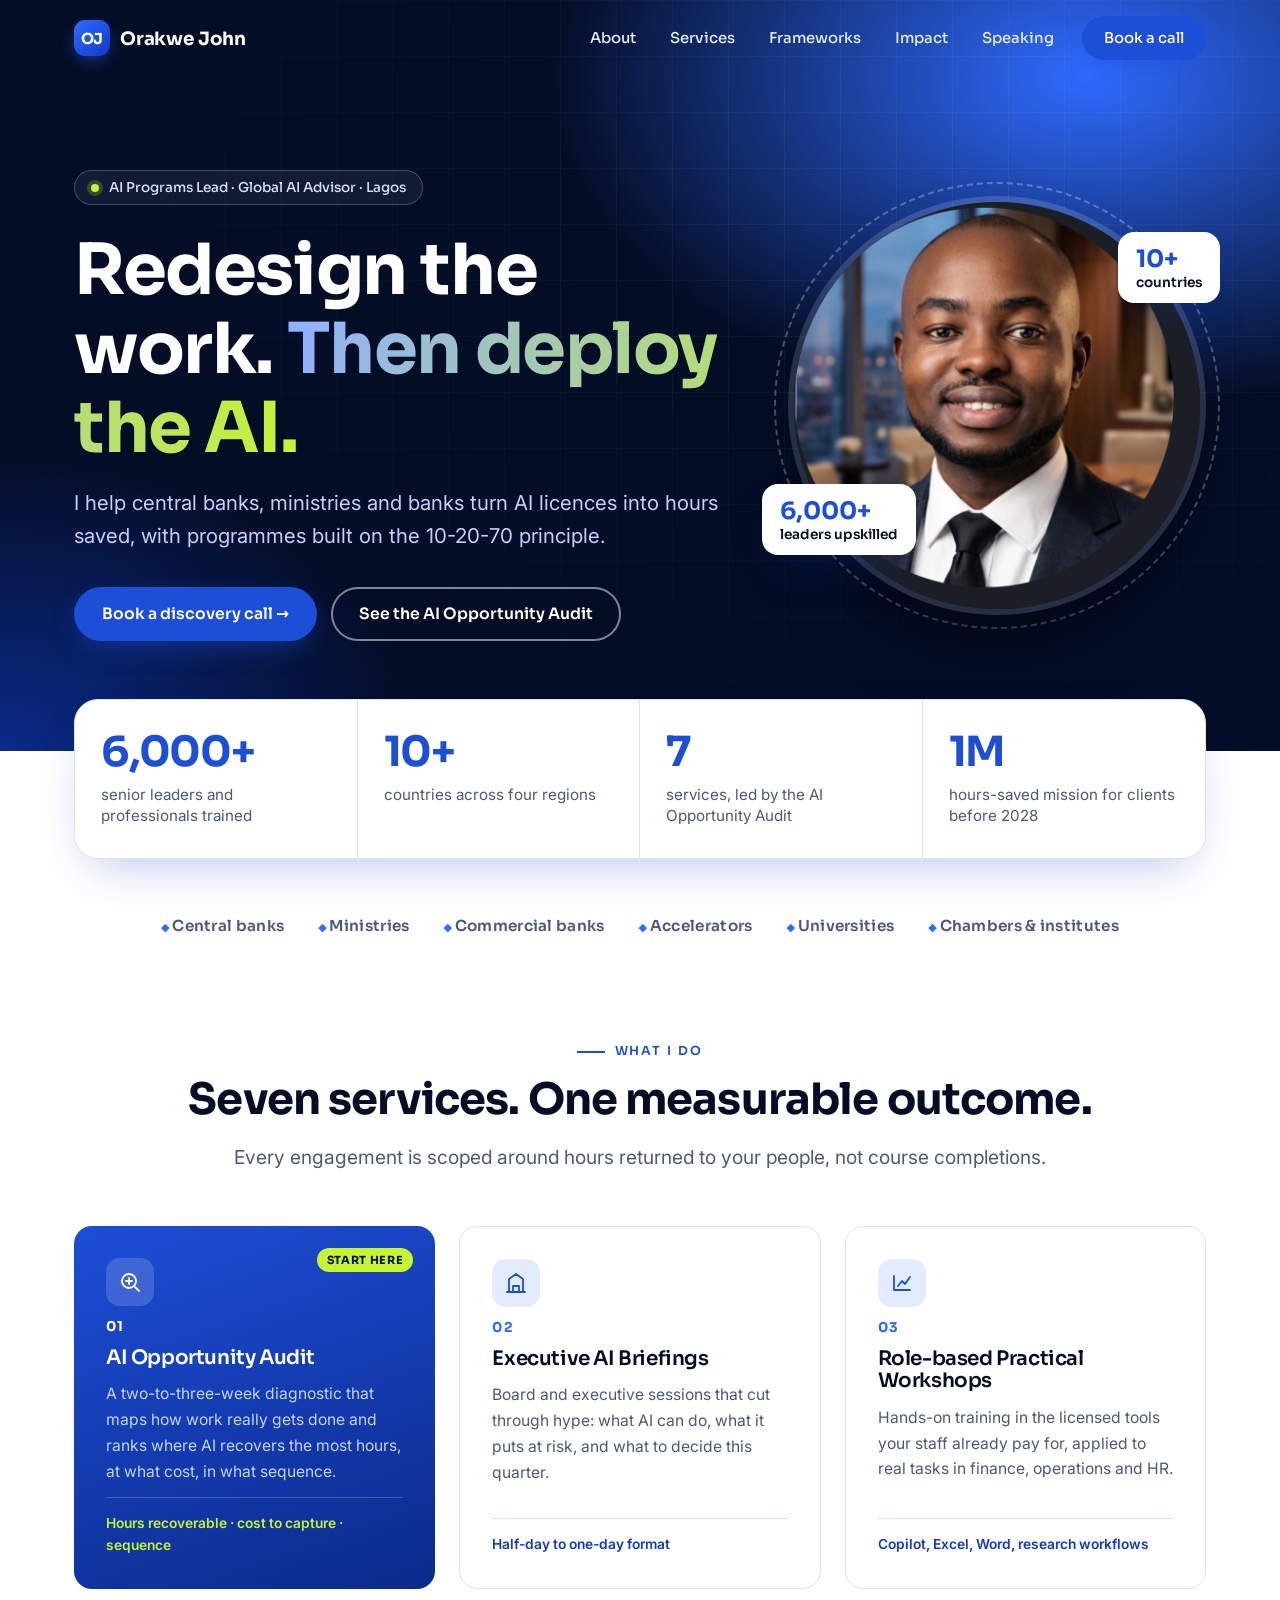
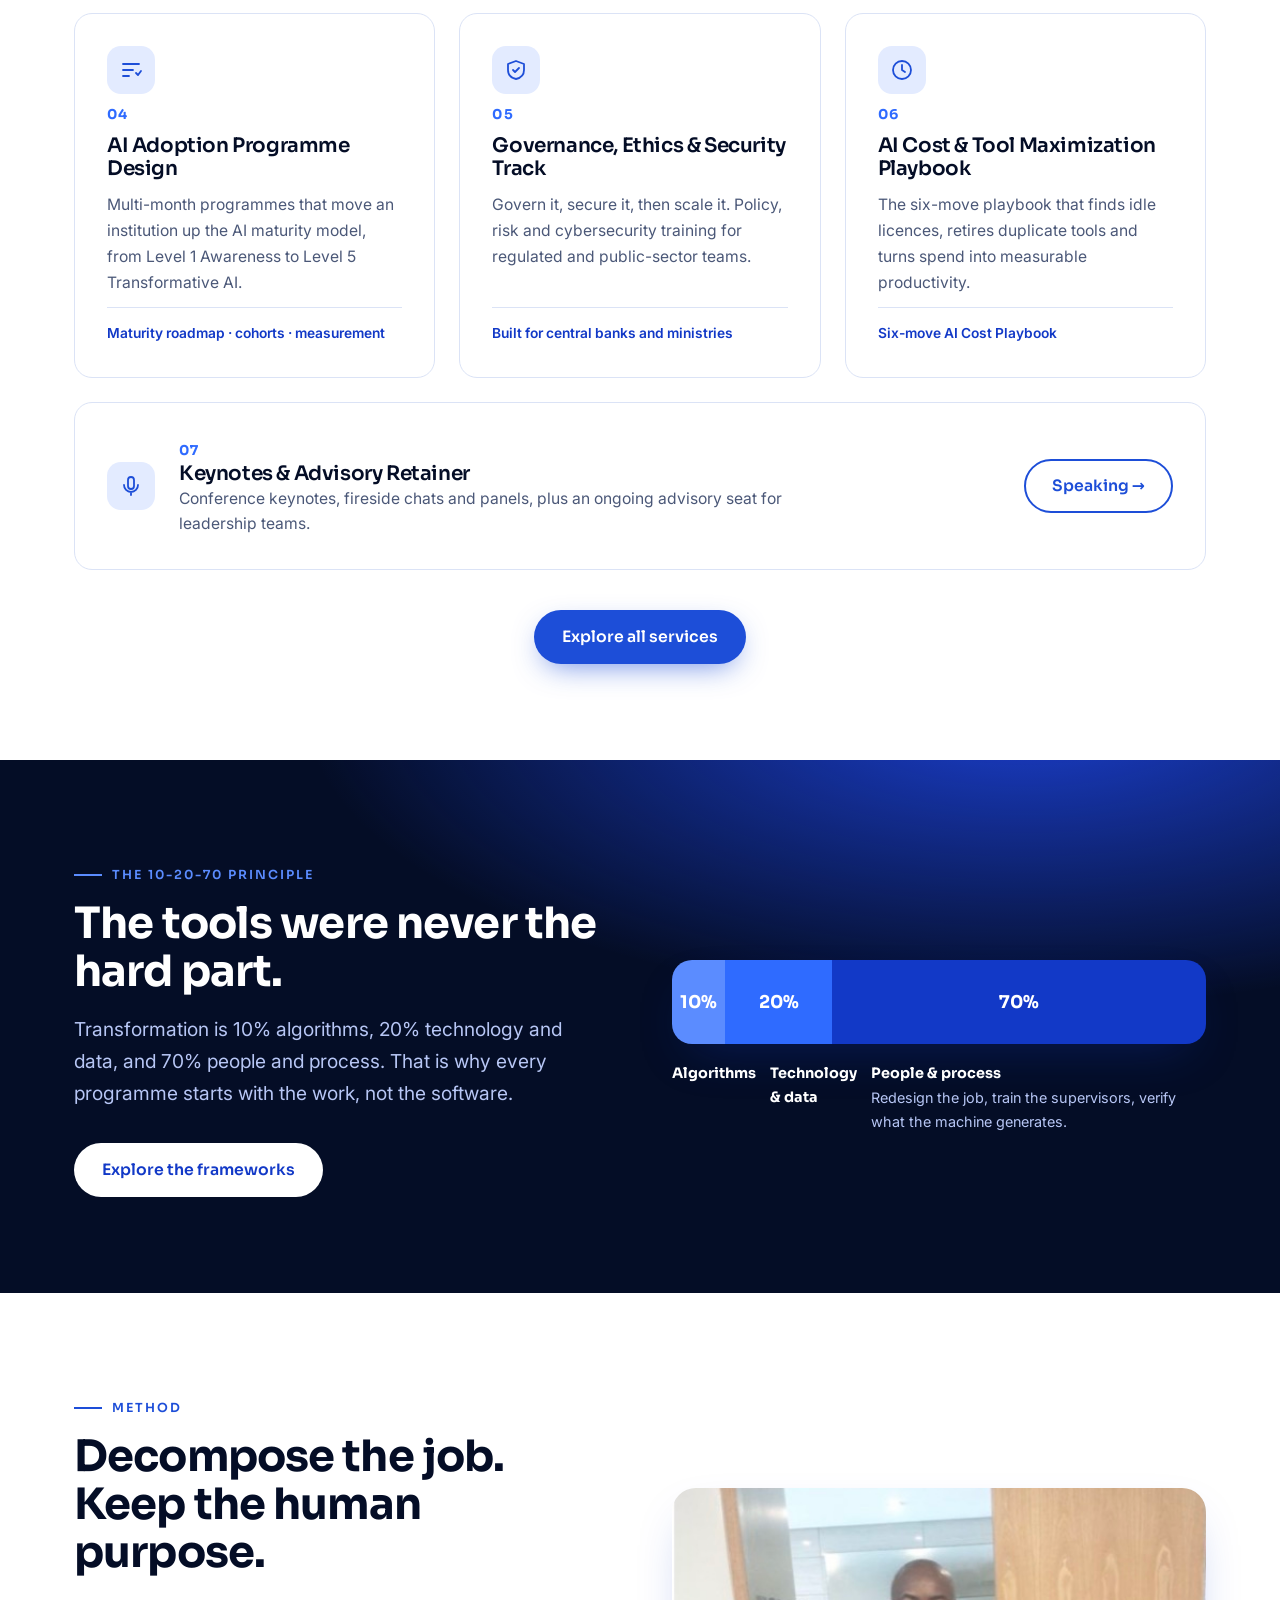
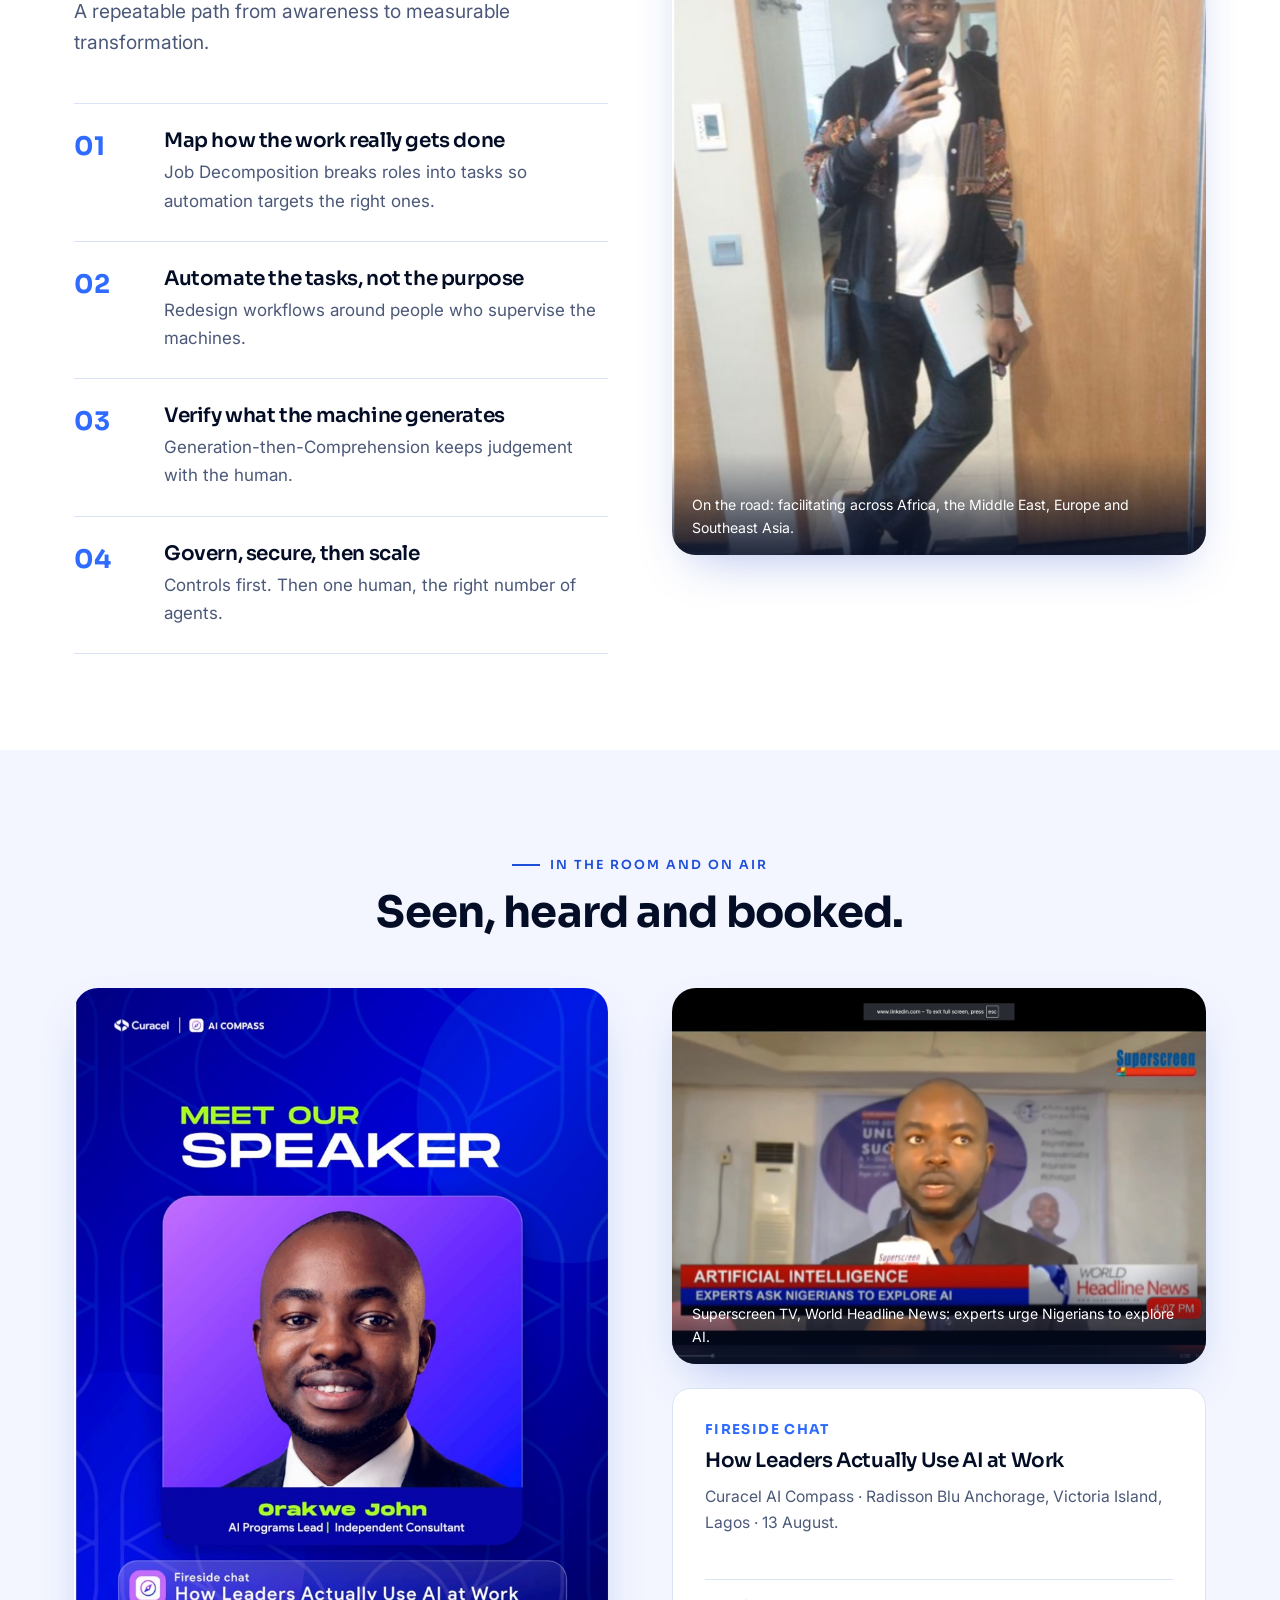
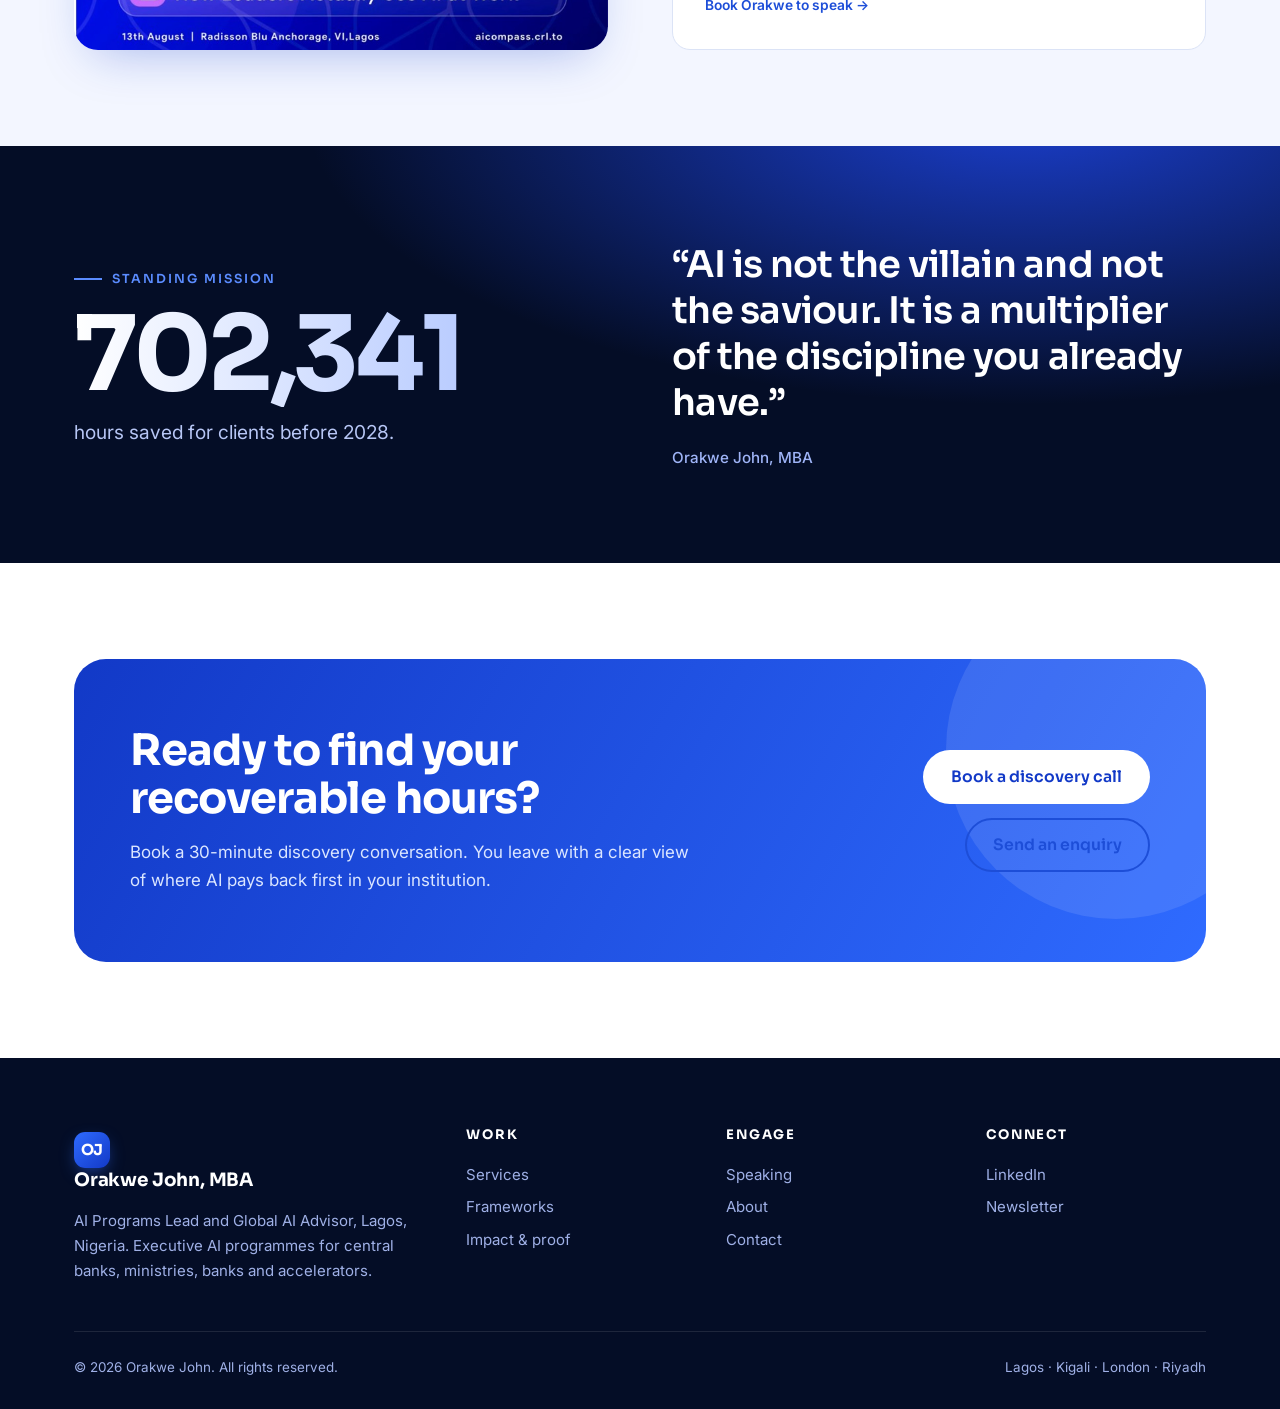
==== index.html @ abebc4cf "Add index.html" ====
<!doctype html>
<html lang="en">
<head>
<meta charset="utf-8">
<meta name="viewport" content="width=device-width,initial-scale=1">
<title>Orakwe John, MBA | From AI awareness to AI transformation</title>
<meta name="description" content="Executive AI programmes for central banks, ministries, banks and accelerators across Africa, the Middle East, Europe and Southeast Asia. Orakwe John, AI Programs Lead and Global AI Advisor.">
<meta property="og:title" content="Orakwe John, MBA | From AI awareness to AI transformation">
<meta property="og:description" content="Executive AI programmes built on the 10-20-70 principle, measured in hours saved.">
<meta property="og:image" content="assets/img/portrait.jpg">
<meta name="theme-color" content="#071a4d">
<link rel="icon" href="assets/img/favicon.svg" type="image/svg+xml">
<link rel="preconnect" href="https://fonts.googleapis.com"><link rel="preconnect" href="https://fonts.gstatic.com" crossorigin>
<link href="https://fonts.googleapis.com/css2?family=Inter:wght@400;500;600&family=Sora:wght@500;600;700&display=swap" rel="stylesheet">
<link rel="stylesheet" href="assets/css/style.css">
<script type="application/ld+json">{"@context":"https://schema.org","@type":"Person","name":"Orakwe John","honorificSuffix":"MBA","jobTitle":"AI Programs Lead and Global AI Advisor","address":{"@type":"PostalAddress","addressLocality":"Lagos","addressCountry":"NG"},"sameAs":["https://www.linkedin.com/in/orakwe"],"image":"assets/img/portrait.jpg"}</script>
</head>
<body>
<header id="site-header"></header>

<section class="hero">
  <div class="wrap grid">
    <div>
      <span class="tag"><i></i>AI Programs Lead · Global AI Advisor · Lagos</span>
      <h1>Redesign the work. <em>Then deploy the AI.</em></h1>
      <p class="lead">I help central banks, ministries and banks turn AI licences into hours saved, with programmes built on the 10-20-70 principle.</p>
      <div class="btn-row">
        <a class="btn btn-primary" data-book href="contact.html">Book a discovery call →</a>
        <a class="btn btn-ghost" href="services.html#audit">See the AI Opportunity Audit</a>
      </div>
    </div>
    <div class="portrait">
      <div class="ring"></div>
      <img src="assets/img/portrait.jpg" alt="Orakwe John, MBA" width="900" height="832" fetchpriority="high">
      <div class="chip c1"><b>6,000+</b>leaders upskilled</div>
      <div class="chip c2"><b>10+</b>countries</div>
    </div>
  </div>
</section>

<section class="proof">
  <div class="wrap">
    <div class="row">
      <div class="cell"><b>6,000+</b><span>senior leaders and professionals trained</span></div>
      <div class="cell"><b>10+</b><span>countries across four regions</span></div>
      <div class="cell"><b>7</b><span>services, led by the AI Opportunity Audit</span></div>
      <div class="cell"><b>1M</b><span>hours-saved mission for clients before 2028</span></div>
    </div>
    <div class="audiences"><span>Central banks</span><span>Ministries</span><span>Commercial banks</span><span>Accelerators</span><span>Universities</span><span>Chambers &amp; institutes</span></div>
  </div>
</section>

<section class="section">
  <div class="wrap">
    <div class="center reveal">
      <span class="eyebrow">What I do</span>
      <h2>Seven services. One measurable outcome.</h2>
      <p class="lead">Every engagement is scoped around hours returned to your people, not course completions.</p>
    </div>
    <div class="grid-3 cards">
      <article class="card feature reveal">
        <span class="badge">Start here</span>
        <div class="icon"><svg viewBox="0 0 24 24" fill="none" stroke="currentColor" stroke-width="1.8" stroke-linecap="round" stroke-linejoin="round"><circle cx="11" cy="11" r="7"/><path d="M21 21l-4.3-4.3M11 8v6M8 11h6"/></svg></div>
        <span class="num">01</span><h3>AI Opportunity Audit</h3>
        <p>A two-to-three-week diagnostic that maps how work really gets done and ranks where AI recovers the most hours, at what cost, in what sequence.</p>
        <span class="meta">Hours recoverable · cost to capture · sequence</span>
      </article>
      <article class="card reveal d1"><div class="icon"><svg viewBox="0 0 24 24" fill="none" stroke="currentColor" stroke-width="1.8" stroke-linecap="round" stroke-linejoin="round"><path d="M3 21h18M5 21V8l7-5 7 5v13M9 21v-6h6v6"/></svg></div><span class="num">02</span><h3>Executive AI Briefings</h3><p>Board and executive sessions that cut through hype: what AI can do, what it puts at risk, and what to decide this quarter.</p><span class="meta">Half-day to one-day format</span></article>
      <article class="card reveal d2"><div class="icon"><svg viewBox="0 0 24 24" fill="none" stroke="currentColor" stroke-width="1.8" stroke-linecap="round" stroke-linejoin="round"><path d="M4 19V5M4 19h16M8 15l4-5 3 3 5-7"/></svg></div><span class="num">03</span><h3>Role-based Practical Workshops</h3><p>Hands-on training in the licensed tools your staff already pay for, applied to real tasks in finance, operations and HR.</p><span class="meta">Copilot, Excel, Word, research workflows</span></article>
      <article class="card reveal"><div class="icon"><svg viewBox="0 0 24 24" fill="none" stroke="currentColor" stroke-width="1.8" stroke-linecap="round" stroke-linejoin="round"><path d="M4 6h16M4 12h10M4 18h6M17 15l2 2 3-4"/></svg></div><span class="num">04</span><h3>AI Adoption Programme Design</h3><p>Multi-month programmes that move an institution up the AI maturity model, from Level 1 Awareness to Level 5 Transformative AI.</p><span class="meta">Maturity roadmap · cohorts · measurement</span></article>
      <article class="card reveal d1"><div class="icon"><svg viewBox="0 0 24 24" fill="none" stroke="currentColor" stroke-width="1.8" stroke-linecap="round" stroke-linejoin="round"><path d="M12 3l8 3v6c0 5-3.5 8-8 9-4.5-1-8-4-8-9V6z"/><path d="M9 12l2 2 4-4"/></svg></div><span class="num">05</span><h3>Governance, Ethics &amp; Security Track</h3><p>Govern it, secure it, then scale it. Policy, risk and cybersecurity training for regulated and public-sector teams.</p><span class="meta">Built for central banks and ministries</span></article>
      <article class="card reveal d2"><div class="icon"><svg viewBox="0 0 24 24" fill="none" stroke="currentColor" stroke-width="1.8" stroke-linecap="round" stroke-linejoin="round"><circle cx="12" cy="12" r="9"/><path d="M12 7v5l3 2"/></svg></div><span class="num">06</span><h3>AI Cost &amp; Tool Maximization Playbook</h3><p>The six-move playbook that finds idle licences, retires duplicate tools and turns spend into measurable productivity.</p><span class="meta">Six-move AI Cost Playbook</span></article>
    </div>
    <div class="grid-3" style="margin-top:24px"><article class="card reveal" style="grid-column:span 3;flex-direction:row;align-items:center;gap:24px;flex-wrap:wrap"><div class="icon"><svg viewBox="0 0 24 24" fill="none" stroke="currentColor" stroke-width="1.8" stroke-linecap="round" stroke-linejoin="round"><path d="M12 3a3 3 0 00-3 3v6a3 3 0 006 0V6a3 3 0 00-3-3zM5 11a7 7 0 0014 0M12 18v3"/></svg></div><div style="flex:1;min-width:240px"><span class="num">07</span><h3>Keynotes &amp; Advisory Retainer</h3><p>Conference keynotes, fireside chats and panels, plus an ongoing advisory seat for leadership teams.</p></div><a class="btn btn-ghost" href="speaking.html">Speaking →</a></article></div>
    <p class="center" style="margin:40px auto 0"><a class="btn btn-primary" href="services.html">Explore all services</a></p>
  </div>
</section>

<section class="section dark">
  <div class="wrap">
    <div class="grid-2">
      <div class="reveal">
        <span class="eyebrow">The 10-20-70 principle</span>
        <h2>The tools were never the hard part.</h2>
        <p class="lead">Transformation is 10% algorithms, 20% technology and data, and 70% people and process. That is why every programme starts with the work, not the software.</p>
        <div class="btn-row"><a class="btn btn-light" href="frameworks.html">Explore the frameworks</a></div>
      </div>
      <div class="reveal d1">
        <div class="split"><div class="s1">10%</div><div class="s2">20%</div><div class="s3">70%</div></div>
        <div class="split-legend"><p><b>Algorithms</b></p><p><b>Technology &amp; data</b></p><p><b>People &amp; process</b>Redesign the job, train the supervisors, verify what the machine generates.</p></div>
      </div>
    </div>
  </div>
</section>

<section class="section">
  <div class="wrap grid-2">
    <div class="reveal">
      <span class="eyebrow">Method</span>
      <h2>Decompose the job. Keep the human purpose.</h2>
      <p class="lead">A repeatable path from awareness to measurable transformation.</p>
      <div class="steps">
        <div class="step"><div><h3>Map how the work really gets done</h3><p>Job Decomposition breaks roles into tasks so automation targets the right ones.</p></div></div>
        <div class="step"><div><h3>Automate the tasks, not the purpose</h3><p>Redesign workflows around people who supervise the machines.</p></div></div>
        <div class="step"><div><h3>Verify what the machine generates</h3><p>Generation-then-Comprehension keeps judgement with the human.</p></div></div>
        <div class="step"><div><h3>Govern, secure, then scale</h3><p>Controls first. Then one human, the right number of agents.</p></div></div>
      </div>
    </div>
    <figure class="photo reveal d1" style="aspect-ratio:4/5"><img src="assets/img/kente.jpg" alt="Orakwe John ahead of a workshop session" loading="lazy"><figcaption>On the road: facilitating across Africa, the Middle East, Europe and Southeast Asia.</figcaption></figure>
  </div>
</section>

<section class="section alt">
  <div class="wrap">
    <div class="center reveal"><span class="eyebrow">In the room and on air</span><h2>Seen, heard and booked.</h2></div>
    <div class="grid-2" style="margin-top:50px;align-items:stretch">
      <figure class="photo reveal"><img src="assets/img/flyer.jpg" alt="Speaker announcement: How Leaders Actually Use AI at Work, 13 August, Radisson Blu Anchorage, Victoria Island, Lagos" loading="lazy"></figure>
      <div style="display:grid;gap:24px">
        <figure class="photo reveal d1"><img src="assets/img/tv.jpg" alt="Orakwe John interviewed on Superscreen World Headline News about AI" loading="lazy"><figcaption>Superscreen TV, World Headline News: experts urge Nigerians to explore AI.</figcaption></figure>
        <div class="card reveal d2"><span class="num">FIRESIDE CHAT</span><h3>How Leaders Actually Use AI at Work</h3><p>Curacel AI Compass · Radisson Blu Anchorage, Victoria Island, Lagos · 13 August.</p><span class="meta"><a href="speaking.html">Book Orakwe to speak →</a></span></div>
      </div>
    </div>
  </div>
</section>

<section class="section dark">
  <div class="wrap grid-2">
    <div class="reveal">
      <span class="eyebrow">Standing mission</span>
      <div class="counter" data-count="target">0</div>
      <p class="lead" style="margin-top:10px">hours saved for clients before 2028.</p>
      <div class="bar-track" data-progress><i></i></div>
    </div>
    <div class="reveal d1">
      <p class="quote">“AI is not the villain and not the saviour. It is a multiplier of the discipline you already have.”<small>Orakwe John, MBA</small></p>
    </div>
  </div>
</section>

<section class="section">
  <div class="wrap">
    <div class="cta-band reveal">
      <div><h2>Ready to find your recoverable hours?</h2><p>Book a 30-minute discovery conversation. You leave with a clear view of where AI pays back first in your institution.</p></div>
      <div class="btn-row"><a class="btn btn-light" data-book href="contact.html">Book a discovery call</a><a class="btn btn-ghost" href="contact.html#enquiry">Send an enquiry</a></div>
    </div>
  </div>
</section>

<footer id="site-footer"></footer>
<script src="assets/js/main.js"></script>
</body>
</html>
---- assets/css/style.css ----
:root{
  --blue-950:#040d26;--blue-900:#071a4d;--blue-800:#0b2a8a;--blue-700:#1239c7;
  --blue-600:#1d4ed8;--blue-500:#2f6bff;--blue-400:#5b8cff;--blue-100:#e3ebff;--blue-50:#f3f6ff;
  --ink:#0b1430;--muted:#4b5878;--line:#dbe3f6;--white:#fff;--lime:#c6f432;
  --radius:18px;--shadow:0 20px 50px -20px rgba(18,57,199,.35);
  --font-head:"Sora",system-ui,sans-serif;--font-body:"Inter",system-ui,sans-serif;
  --max:1180px;
}
*{box-sizing:border-box;margin:0}
html{scroll-behavior:smooth}
body{font-family:var(--font-body);color:var(--ink);background:#fff;line-height:1.65;font-size:17px;-webkit-font-smoothing:antialiased}
img{max-width:100%;display:block}
a{color:var(--blue-600);text-decoration:none}
a:hover{color:var(--blue-800)}
h1,h2,h3,h4{font-family:var(--font-head);line-height:1.12;letter-spacing:-.02em;color:var(--blue-950)}
h1{font-size:clamp(2.4rem,5.6vw,4.4rem);font-weight:700}
h2{font-size:clamp(1.8rem,3.6vw,2.7rem);font-weight:700}
h3{font-size:1.25rem;font-weight:600}
p{max-width:68ch}
.wrap{max-width:var(--max);margin:0 auto;padding:0 24px}
.section{padding:96px 0}
.section.alt{background:var(--blue-50)}
.section.dark{background:radial-gradient(1200px 500px at 80% -10%,#1b3fd0 0%,transparent 60%),var(--blue-950);color:#d6e0ff}
.section.dark h2,.section.dark h3{color:#fff}
.eyebrow{display:inline-flex;align-items:center;gap:10px;font:600 .78rem/1 var(--font-head);letter-spacing:.16em;text-transform:uppercase;color:var(--blue-600);margin-bottom:18px}
.eyebrow::before{content:"";width:28px;height:2px;background:currentColor}
.dark .eyebrow{color:var(--blue-400)}
.lead{font-size:1.2rem;color:var(--muted);margin-top:18px}
.dark .lead{color:#b7c6f5}
.center{text-align:center}.center p,.center .lead{margin-left:auto;margin-right:auto}

/* buttons */
.btn{display:inline-flex;align-items:center;gap:10px;padding:15px 26px;border-radius:999px;font:600 .98rem var(--font-head);border:2px solid transparent;cursor:pointer;transition:.25s;white-space:nowrap}
.btn-primary{background:var(--blue-600);color:#fff;box-shadow:0 10px 30px -10px rgba(29,78,216,.7)}
.btn-primary:hover{background:var(--blue-700);color:#fff;transform:translateY(-2px)}
.btn-ghost{border-color:var(--blue-600);color:var(--blue-600);background:transparent}
.btn-ghost:hover{background:var(--blue-600);color:#fff}
.dark .btn-ghost,.hero .btn-ghost{border-color:rgba(255,255,255,.5);color:#fff}
.dark .btn-ghost:hover,.hero .btn-ghost:hover{background:#fff;color:var(--blue-900)}
.btn-light{background:#fff;color:var(--blue-700)}.btn-light:hover{background:var(--blue-100);color:var(--blue-800)}
.btn-row{display:flex;flex-wrap:wrap;gap:14px;margin-top:34px}

/* header */
.site-header{position:fixed;inset:0 0 auto 0;z-index:50;transition:.3s}
.site-header .bar{display:flex;align-items:center;justify-content:space-between;height:76px}
.site-header.scrolled,.site-header.solid{background:rgba(255,255,255,.92);backdrop-filter:blur(14px);box-shadow:0 1px 0 var(--line)}
.brand{font:700 1.15rem var(--font-head);color:#fff;display:flex;align-items:center;gap:10px;letter-spacing:-.01em}
.brand .mark{width:36px;height:36px;border-radius:11px;background:linear-gradient(135deg,var(--blue-500),var(--blue-700));display:grid;place-items:center;color:#fff;font-size:.95rem;box-shadow:0 6px 18px -6px rgba(47,107,255,.8)}
.site-header.scrolled .brand,.site-header.solid .brand{color:var(--blue-950)}
.nav{display:flex;align-items:center;gap:6px}
.nav a{color:#e5ecff;font:500 .93rem var(--font-head);padding:10px 14px;border-radius:999px}
.nav a:hover{color:#fff;background:rgba(255,255,255,.12)}
.site-header.scrolled .nav a:not(.btn),.site-header.solid .nav a:not(.btn){color:var(--ink)}
.site-header.scrolled .nav a:not(.btn):hover,.site-header.solid .nav a:not(.btn):hover{background:var(--blue-50);color:var(--blue-700)}
.nav a.active{color:var(--lime)}
.site-header.scrolled .nav a.active,.site-header.solid .nav a.active{color:var(--blue-600)}
.nav .btn{padding:11px 20px;margin-left:8px;color:#fff}
.burger{display:none;background:none;border:0;width:44px;height:44px;cursor:pointer}
.burger span{display:block;width:24px;height:2px;background:#fff;margin:5px auto;transition:.3s}
.site-header.scrolled .burger span,.site-header.solid .burger span{background:var(--blue-950)}

/* hero */
.hero{position:relative;overflow:hidden;color:#fff;padding:170px 0 110px;background:radial-gradient(900px 560px at 85% 10%,#2f6bff 0%,transparent 60%),radial-gradient(700px 500px at 0% 100%,#0b2a8a 0%,transparent 60%),var(--blue-950)}
.hero::before{content:"";position:absolute;inset:0;background-image:linear-gradient(rgba(255,255,255,.05) 1px,transparent 1px),linear-gradient(90deg,rgba(255,255,255,.05) 1px,transparent 1px);background-size:56px 56px;mask-image:radial-gradient(ellipse at 70% 30%,#000 10%,transparent 70%)}
.hero .grid{position:relative;display:grid;grid-template-columns:1.25fr .8fr;gap:60px;align-items:center}
.hero h1{color:#fff}
.hero h1 em{font-style:normal;background:linear-gradient(90deg,#8fb0ff,var(--lime));-webkit-background-clip:text;background-clip:text;color:transparent}
.hero .lead{color:#c3d1ff;font-size:1.28rem;max-width:56ch}
.tag{display:inline-flex;align-items:center;gap:10px;padding:8px 16px;border:1px solid rgba(255,255,255,.22);border-radius:999px;font:500 .85rem var(--font-head);color:#d6e0ff;margin-bottom:26px;background:rgba(255,255,255,.06)}
.tag i{width:8px;height:8px;border-radius:50%;background:var(--lime);box-shadow:0 0 0 4px rgba(198,244,50,.2)}
.portrait{position:relative;justify-self:center;width:min(430px,100%)}
.portrait .ring{position:absolute;inset:-14px;border-radius:50%;border:2px dashed rgba(255,255,255,.28);animation:spin 40s linear infinite}
.portrait img{width:100%;height:auto;aspect-ratio:1;border-radius:50%;object-fit:cover;object-position:center 40%;transform:scale(1);border:6px solid rgba(255,255,255,.14);box-shadow:0 40px 80px -30px rgba(0,0,0,.7)}
.portrait .chip{position:absolute;background:#fff;color:var(--blue-950);border-radius:16px;padding:12px 18px;font:600 .85rem var(--font-head);box-shadow:var(--shadow);display:flex;flex-direction:column;line-height:1.25}
.portrait .chip b{font-size:1.5rem;color:var(--blue-600)}
.chip.c1{left:-26px;bottom:60px}.chip.c2{right:-14px;top:36px}
@keyframes spin{to{transform:rotate(360deg)}}
.page-hero{padding:150px 0 70px;color:#fff;background:radial-gradient(800px 400px at 85% 0%,#2f6bff 0%,transparent 65%),var(--blue-950)}
.page-hero h1{color:#fff;font-size:clamp(2.2rem,4.6vw,3.6rem)}
.page-hero .lead{color:#c3d1ff}
.page-hero .eyebrow{color:var(--blue-400)}

/* proof strip */
.proof{margin-top:-52px;position:relative;z-index:5}
.proof .row{display:grid;grid-template-columns:repeat(4,1fr);background:#fff;border-radius:24px;box-shadow:var(--shadow);border:1px solid var(--line)}
.proof .cell{padding:32px 26px;border-right:1px solid var(--line)}
.proof .cell:last-child{border:0}
.proof b{display:block;font:700 2.6rem/1 var(--font-head);color:var(--blue-600);letter-spacing:-.03em}
.proof span{display:block;margin-top:10px;color:var(--muted);font-size:.95rem;line-height:1.4}
.audiences{display:flex;flex-wrap:wrap;gap:12px 34px;justify-content:center;margin-top:46px;font:600 .95rem var(--font-head);color:var(--muted);letter-spacing:.02em}
.audiences span::before{content:"◆ ";color:var(--blue-500);font-size:.7rem}

/* grids and cards */
.grid-2{display:grid;grid-template-columns:1fr 1fr;gap:64px;align-items:center}
.grid-3{display:grid;grid-template-columns:repeat(3,1fr);gap:24px}
.cards{margin-top:52px}
.card{background:#fff;border:1px solid var(--line);border-radius:var(--radius);padding:32px;transition:.3s;display:flex;flex-direction:column;gap:12px;position:relative}
.card:hover{transform:translateY(-6px);box-shadow:var(--shadow);border-color:var(--blue-400)}
.card .num{font:700 .85rem var(--font-head);color:var(--blue-500);letter-spacing:.1em}
.card p{color:var(--muted);font-size:.98rem}
.card .meta{margin-top:auto;padding-top:14px;border-top:1px solid var(--line);font-size:.86rem;color:var(--blue-700);font-weight:600}
.card.feature{background:linear-gradient(160deg,var(--blue-600),var(--blue-800));color:#dbe5ff;border:0}
.card.feature h3,.card.feature .num{color:#fff}.card.feature p{color:#c6d5ff}.card.feature .meta{color:var(--lime);border-color:rgba(255,255,255,.2)}
.badge{position:absolute;top:22px;right:22px;background:var(--lime);color:var(--blue-950);font:700 .7rem var(--font-head);padding:5px 10px;border-radius:999px;letter-spacing:.06em;text-transform:uppercase}
.icon{width:48px;height:48px;border-radius:14px;background:var(--blue-100);display:grid;place-items:center;color:var(--blue-600)}
.card.feature .icon{background:rgba(255,255,255,.16);color:#fff}
.icon svg{width:24px;height:24px}

/* 10-20-70 */
.split{display:flex;height:84px;border-radius:20px;overflow:hidden;margin:40px 0 18px;font:700 1.1rem var(--font-head);box-shadow:var(--shadow)}
.split div{display:flex;align-items:center;justify-content:center;color:#fff;width:0;transition:width 1.4s cubic-bezier(.2,.8,.2,1)}
.split.in .s1{width:10%;background:#5b8cff}.split.in .s2{width:20%;background:#2f6bff}.split.in .s3{width:70%;background:var(--blue-700)}
.split-legend{display:grid;grid-template-columns:1fr 2fr 7fr;gap:0;font-size:.92rem;color:#b7c6f5}
.split-legend p{padding-right:14px;font-size:.9rem}.split-legend b{color:#fff;display:block;font-family:var(--font-head)}
.steps{counter-reset:s;display:grid;gap:0;margin-top:44px}
.step{display:grid;grid-template-columns:70px 1fr;gap:20px;padding:26px 0;border-top:1px solid var(--line)}
.step:last-child{border-bottom:1px solid var(--line)}
.step::before{counter-increment:s;content:"0" counter(s);font:700 1.6rem var(--font-head);color:var(--blue-500)}
.step p{color:var(--muted);margin-top:6px}
.dark .step{border-color:rgba(255,255,255,.14)}.dark .step p{color:#b7c6f5}.dark .step::before{color:var(--blue-400)}

/* media */
.photo{border-radius:24px;overflow:hidden;box-shadow:var(--shadow);position:relative}
.photo img{width:100%;height:100%;object-fit:cover}
.photo figcaption{position:absolute;left:0;right:0;bottom:0;padding:40px 20px 16px;background:linear-gradient(transparent,rgba(4,13,38,.85));color:#fff;font-size:.88rem}
.gallery{display:grid;grid-template-columns:repeat(4,1fr);gap:18px;margin-top:44px}
.gallery .photo{aspect-ratio:3/4}
.quote{font:600 clamp(1.5rem,3vw,2.3rem)/1.25 var(--font-head);color:#fff;letter-spacing:-.02em;max-width:24ch}
.quote small{display:block;margin-top:22px;font:500 .95rem var(--font-body);color:#9fb4f7;letter-spacing:0}
.counter{font:700 clamp(3rem,9vw,6.5rem)/1 var(--font-head);letter-spacing:-.04em;background:linear-gradient(90deg,#fff,#9fb9ff);-webkit-background-clip:text;background-clip:text;color:transparent}
.bar-track{height:10px;background:rgba(255,255,255,.14);border-radius:999px;margin-top:26px;overflow:hidden;max-width:560px}
.bar-track i{display:block;height:100%;width:0;background:linear-gradient(90deg,var(--blue-500),var(--lime));border-radius:999px}
.list{list-style:none;padding:0;display:grid;gap:14px;margin-top:24px}
.list li{padding-left:34px;position:relative;color:var(--muted)}
.list li::before{content:"";position:absolute;left:0;top:7px;width:20px;height:20px;border-radius:50%;background:var(--blue-100) url("data:image/svg+xml,%3Csvg xmlns='http://www.w3.org/2000/svg' viewBox='0 0 20 20'%3E%3Cpath d='M5.5 10.5l3 3 6-6.5' fill='none' stroke='%231d4ed8' stroke-width='2' stroke-linecap='round' stroke-linejoin='round'/%3E%3C/svg%3E") center/20px}
.dark .list li{color:#c3d1ff}
.table{width:100%;border-collapse:collapse;margin-top:30px;font-size:.98rem}
.table th,.table td{text-align:left;padding:16px 14px;border-bottom:1px solid var(--line);vertical-align:top}
.table th{font:600 .78rem var(--font-head);text-transform:uppercase;letter-spacing:.12em;color:var(--blue-600)}
.timeline{border-left:2px solid var(--blue-100);margin-top:36px;padding-left:30px;display:grid;gap:30px}
.timeline div{position:relative}
.timeline div::before{content:"";position:absolute;left:-39px;top:6px;width:16px;height:16px;background:var(--blue-600);border:4px solid #fff;border-radius:50%;box-shadow:0 0 0 2px var(--blue-100)}
.timeline small{color:var(--blue-600);font:600 .82rem var(--font-head);letter-spacing:.08em;text-transform:uppercase}
.timeline p{color:var(--muted)}

/* forms */
.form{display:grid;gap:18px;background:#fff;border:1px solid var(--line);border-radius:24px;padding:36px;box-shadow:var(--shadow)}
.form .two{display:grid;grid-template-columns:1fr 1fr;gap:18px}
label{display:grid;gap:8px;font:600 .88rem var(--font-head);color:var(--blue-950)}
input,select,textarea{font:400 1rem var(--font-body);padding:14px 16px;border:1.5px solid var(--line);border-radius:12px;background:var(--blue-50);color:var(--ink);width:100%;transition:.2s}
input:focus,select:focus,textarea:focus{outline:0;border-color:var(--blue-500);background:#fff;box-shadow:0 0 0 4px rgba(47,107,255,.15)}
textarea{min-height:130px;resize:vertical}
.hp{position:absolute;left:-9999px}
.note{font-size:.85rem;color:var(--muted)}
.status{padding:14px 18px;border-radius:12px;background:var(--blue-100);color:var(--blue-800);font-weight:500;display:none}
.status.show{display:block}
.news{display:flex;gap:10px;margin-top:26px;max-width:520px}
.news input{background:rgba(255,255,255,.1);border-color:rgba(255,255,255,.25);color:#fff}
.news input::placeholder{color:#a5b8f5}
.cta-band{background:linear-gradient(120deg,var(--blue-700),var(--blue-500));color:#fff;border-radius:32px;padding:68px 56px;display:grid;grid-template-columns:1.4fr 1fr;gap:30px;align-items:center;position:relative;overflow:hidden}
.cta-band::after{content:"";position:absolute;right:-80px;top:-80px;width:340px;height:340px;border-radius:50%;background:rgba(255,255,255,.1)}
.cta-band h2{color:#fff}.cta-band p{color:#dbe6ff;margin-top:14px}
.cta-band .btn-row{justify-content:flex-end;margin:0;position:relative;z-index:1}

/* footer */
.site-footer{background:var(--blue-950);color:#9fb0e6;padding:70px 0 30px;font-size:.94rem}
.site-footer .cols{display:grid;grid-template-columns:1.6fr 1fr 1fr 1fr;gap:40px}
.site-footer h4{color:#fff;font-size:.82rem;text-transform:uppercase;letter-spacing:.14em;margin-bottom:16px}
.site-footer a{color:#9fb0e6;display:block;padding:4px 0}.site-footer a:hover{color:#fff}
.site-footer .brand{color:#fff;margin-bottom:14px}
.site-footer .legal{margin-top:48px;padding-top:24px;border-top:1px solid rgba(255,255,255,.1);display:flex;justify-content:space-between;flex-wrap:wrap;gap:12px;font-size:.84rem}

/* reveal */
.reveal{opacity:0;transform:translateY(28px);transition:opacity .8s,transform .8s}
.reveal.in{opacity:1;transform:none}
.reveal.d1{transition-delay:.1s}.reveal.d2{transition-delay:.2s}.reveal.d3{transition-delay:.3s}

@media (max-width:980px){
  .hero .grid,.grid-2,.cta-band{grid-template-columns:1fr}
  .portrait{order:-1;width:min(300px,80%)}
  .hero{padding-top:130px}
  .grid-3{grid-template-columns:1fr 1fr}
  .proof .row{grid-template-columns:1fr 1fr}.proof .cell:nth-child(2){border-right:0}.proof .cell:nth-child(-n+2){border-bottom:1px solid var(--line)}
  .gallery{grid-template-columns:1fr 1fr}
  .site-footer .cols{grid-template-columns:1fr 1fr}
  .cta-band .btn-row{justify-content:flex-start}
  .burger{display:block}
  .nav{position:fixed;inset:76px 0 auto 0;background:#fff;flex-direction:column;align-items:stretch;padding:14px 24px 24px;gap:2px;box-shadow:0 30px 40px -20px rgba(4,13,38,.3);transform:translateY(-130%);transition:.35s}
  .nav.open{transform:none}
  .nav a:not(.btn){color:var(--ink)!important;padding:14px 10px;border-bottom:1px solid var(--line);border-radius:0}
  .nav .btn{margin:14px 0 0;justify-content:center}
}
@media (max-width:640px){
  body{font-size:16px}.section{padding:68px 0}
  .grid-3{grid-template-columns:1fr}
  .form .two{grid-template-columns:1fr}.form{padding:24px}
  .cta-band{padding:44px 26px}
  .news{flex-direction:column}
  .chip.c1{left:-6px}.chip.c2{right:-6px}
  .split{height:64px;font-size:.9rem}
  .split-legend{grid-template-columns:1fr}
  .proof b{font-size:2rem}.proof .cell{padding:22px 18px}
  .site-footer .cols{grid-template-columns:1fr}
}
@media (prefers-reduced-motion:reduce){*{animation:none!important;transition:none!important}.reveal{opacity:1;transform:none}.split div{width:revert}}
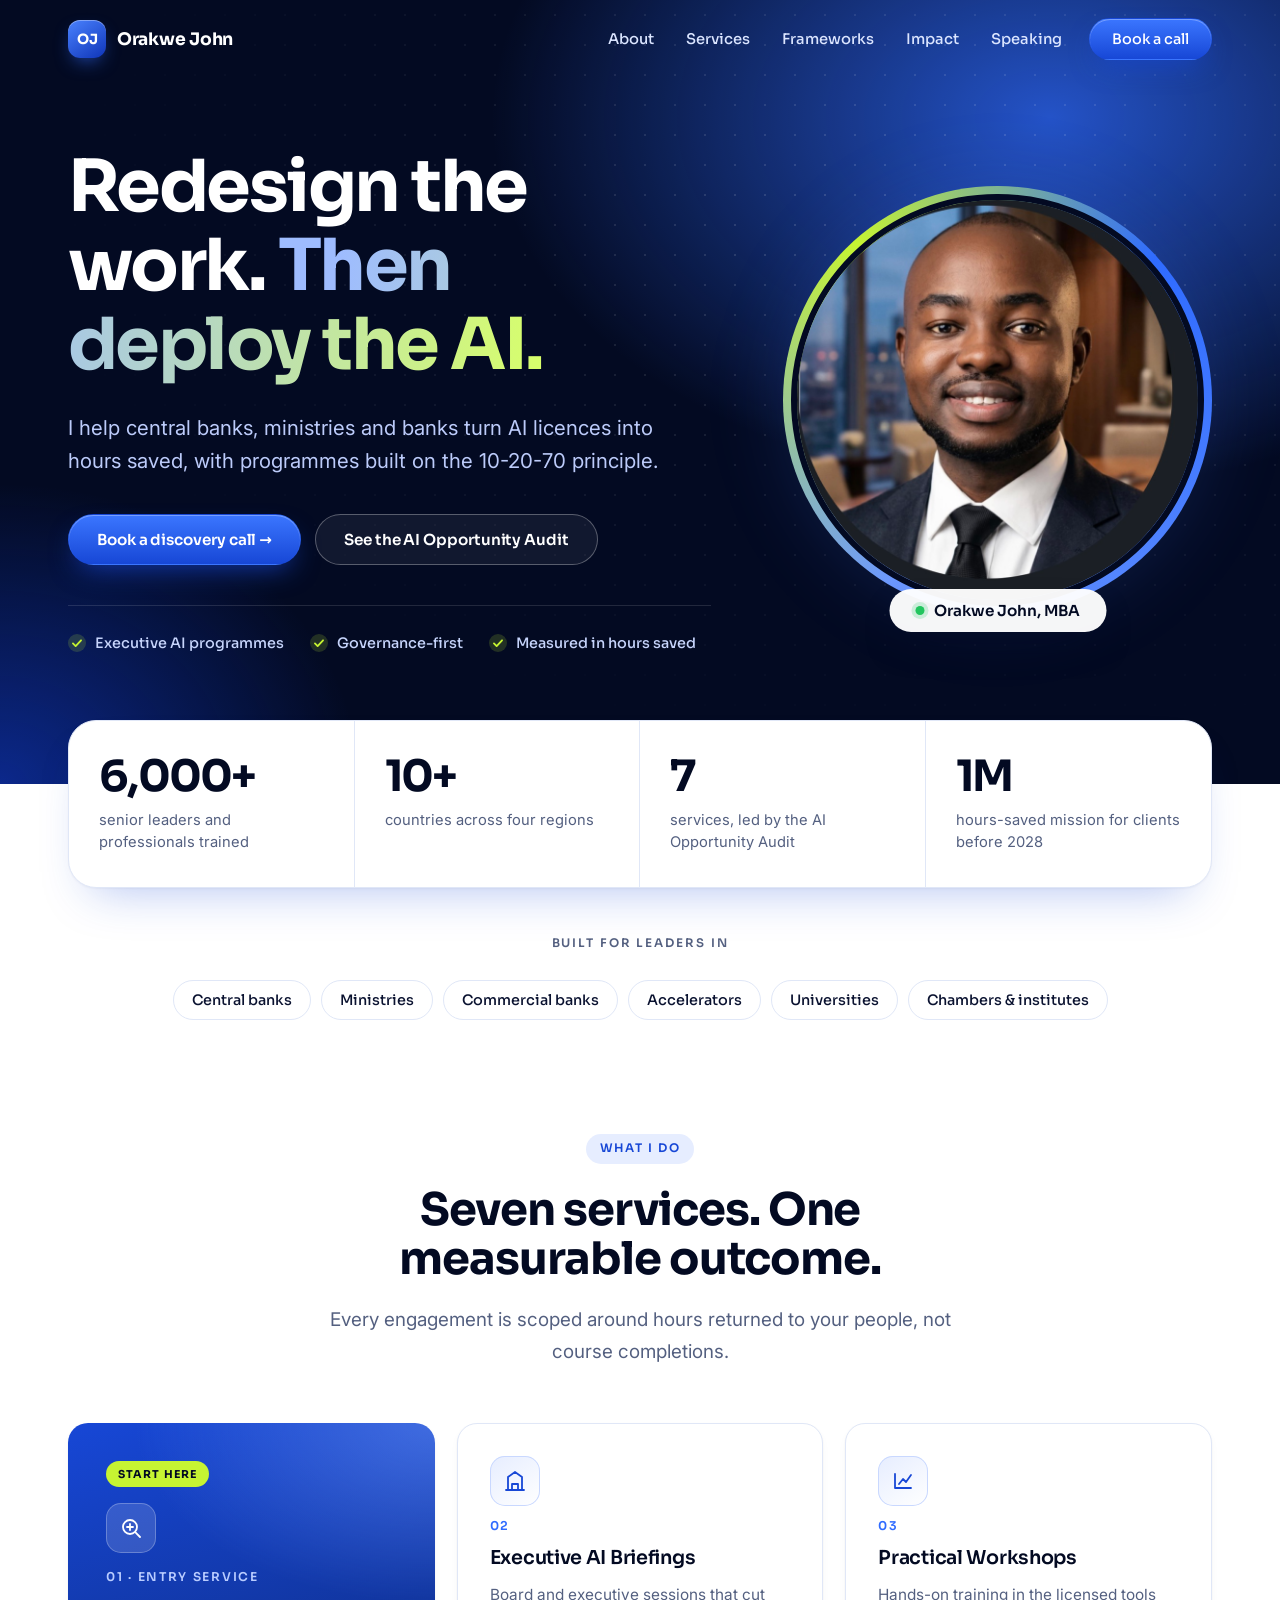
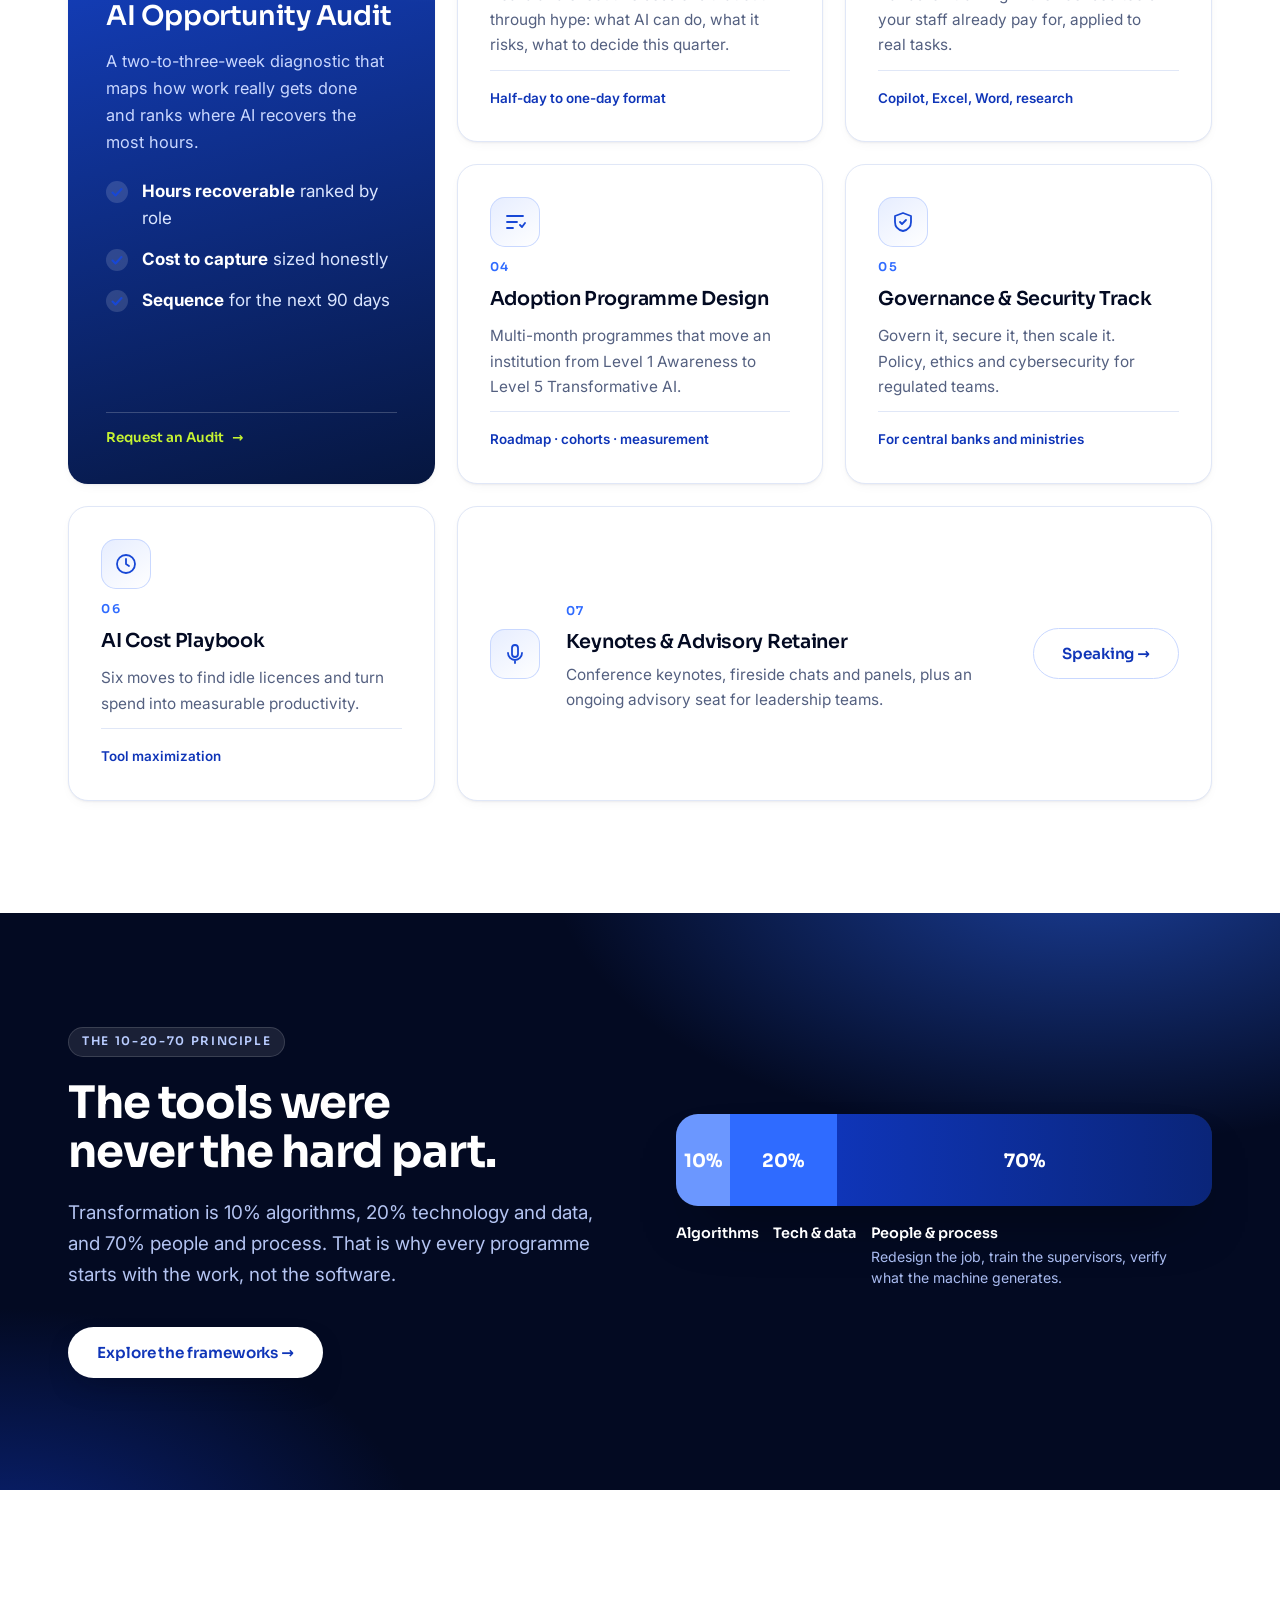
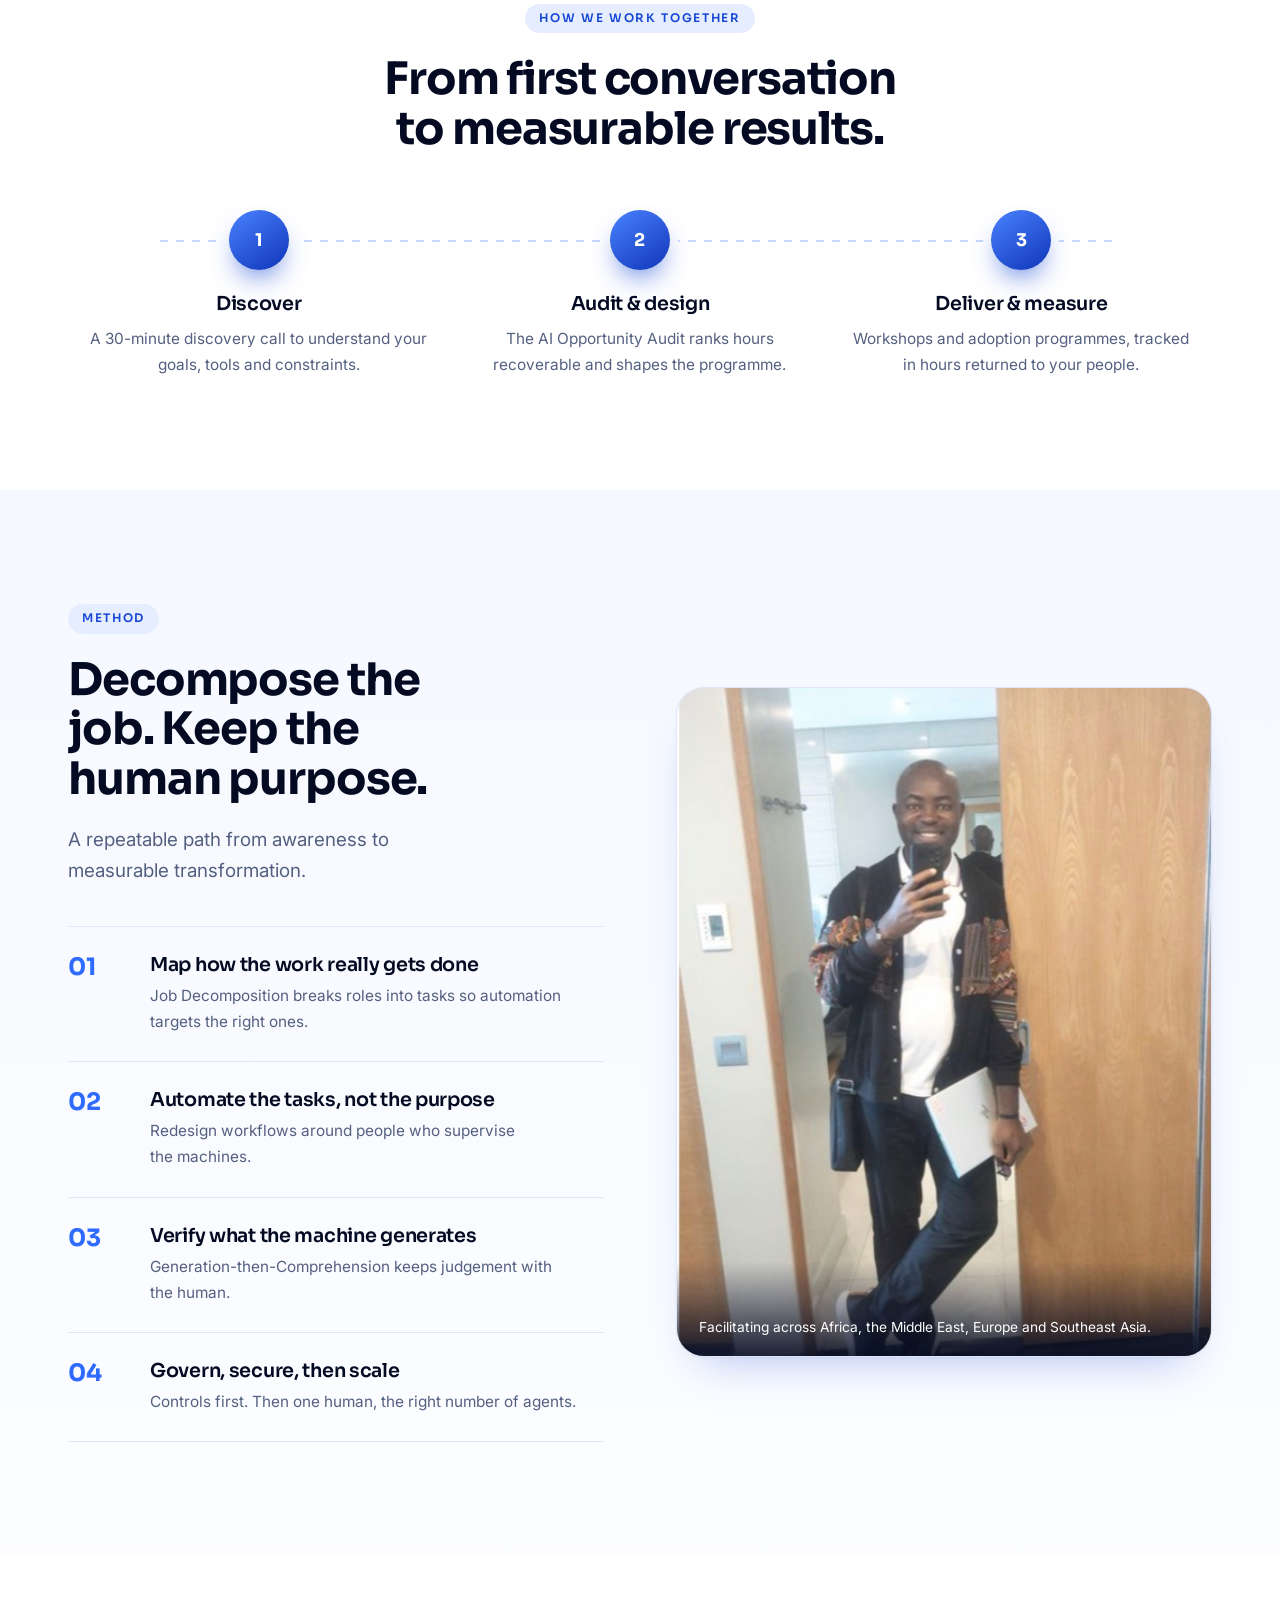
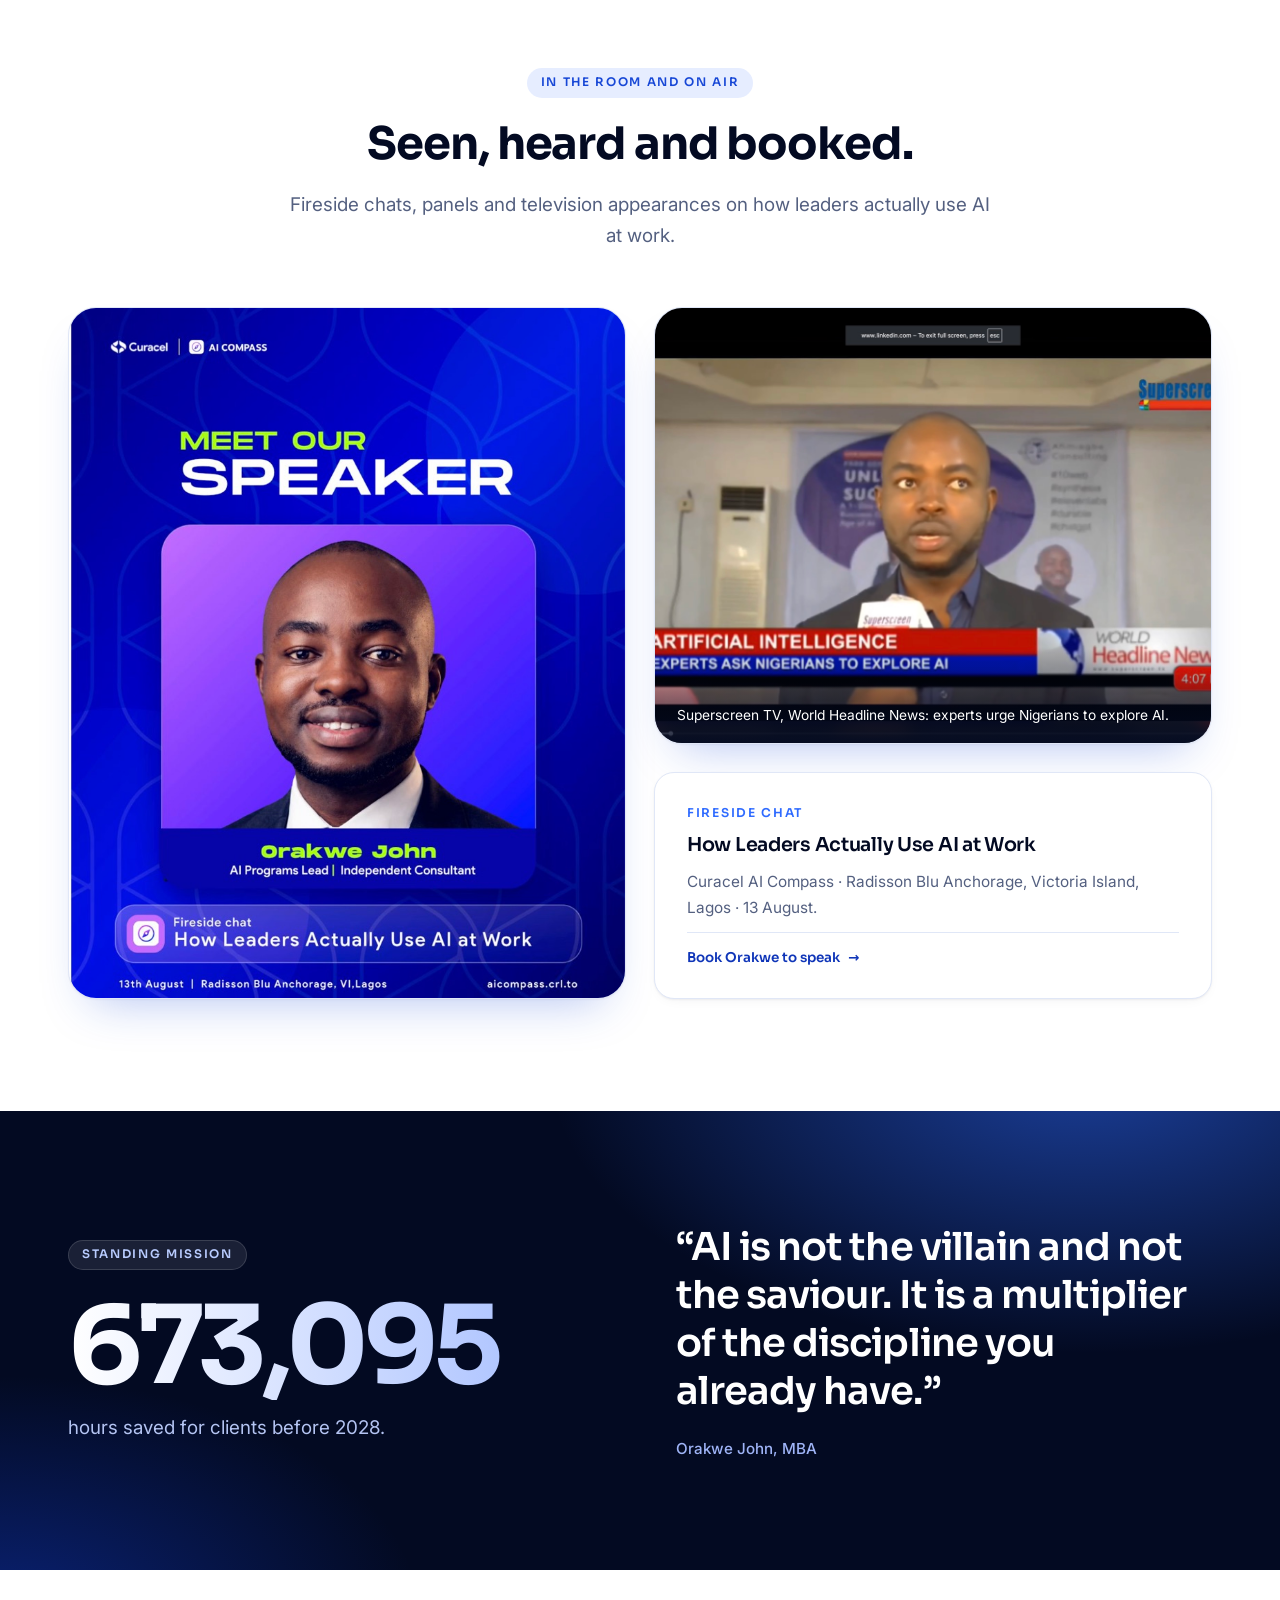
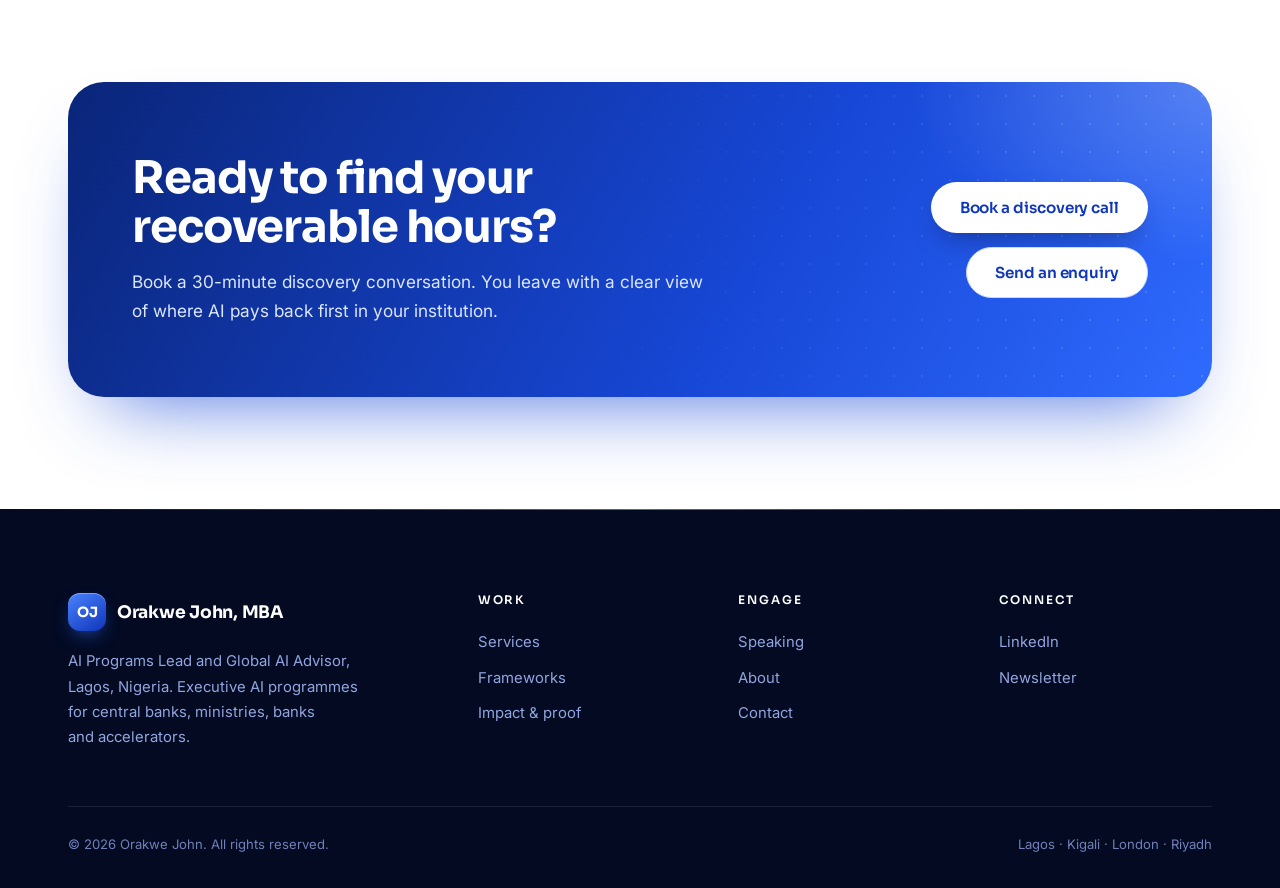
==== commit 33b450b0: "Update index.html" ====
--- a/index.html
+++ b/index.html
@@ -8,7 +8,7 @@
 <meta property="og:title" content="Orakwe John, MBA | From AI awareness to AI transformation">
 <meta property="og:description" content="Executive AI programmes built on the 10-20-70 principle, measured in hours saved.">
 <meta property="og:image" content="assets/img/portrait.jpg">
-<meta name="theme-color" content="#071a4d">
+<meta name="theme-color" content="#030a22">
 <link rel="icon" href="assets/img/favicon.svg" type="image/svg+xml">
 <link rel="preconnect" href="https://fonts.googleapis.com"><link rel="preconnect" href="https://fonts.gstatic.com" crossorigin>
 <link href="https://fonts.googleapis.com/css2?family=Inter:wght@400;500;600&family=Sora:wght@500;600;700&display=swap" rel="stylesheet">
@@ -16,24 +16,24 @@
 <script type="application/ld+json">{"@context":"https://schema.org","@type":"Person","name":"Orakwe John","honorificSuffix":"MBA","jobTitle":"AI Programs Lead and Global AI Advisor","address":{"@type":"PostalAddress","addressLocality":"Lagos","addressCountry":"NG"},"sameAs":["https://www.linkedin.com/in/orakwe"],"image":"assets/img/portrait.jpg"}</script>
 </head>
 <body>
+<a class="skip" href="#main">Skip to content</a>
 <header id="site-header"></header>
 
+<main id="main">
 <section class="hero">
   <div class="wrap grid">
     <div>
-      <span class="tag"><i></i>AI Programs Lead · Global AI Advisor · Lagos</span>
       <h1>Redesign the work. <em>Then deploy the AI.</em></h1>
       <p class="lead">I help central banks, ministries and banks turn AI licences into hours saved, with programmes built on the 10-20-70 principle.</p>
       <div class="btn-row">
         <a class="btn btn-primary" data-book href="contact.html">Book a discovery call →</a>
         <a class="btn btn-ghost" href="services.html#audit">See the AI Opportunity Audit</a>
       </div>
+      <div class="hero-points"><span>Executive AI programmes</span><span>Governance-first</span><span>Measured in hours saved</span></div>
     </div>
     <div class="portrait">
-      <div class="ring"></div>
-      <img src="assets/img/portrait.jpg" alt="Orakwe John, MBA" width="900" height="832" fetchpriority="high">
-      <div class="chip c1"><b>6,000+</b>leaders upskilled</div>
-      <div class="chip c2"><b>10+</b>countries</div>
+      <div class="frame"><img src="assets/img/portrait.jpg" alt="Orakwe John, MBA" width="900" height="832" fetchpriority="high"></div>
+      <div class="name"><i></i>Orakwe John, MBA</div>
     </div>
   </div>
 </section>
@@ -46,54 +46,63 @@
       <div class="cell"><b>7</b><span>services, led by the AI Opportunity Audit</span></div>
       <div class="cell"><b>1M</b><span>hours-saved mission for clients before 2028</span></div>
     </div>
-    <div class="audiences"><span>Central banks</span><span>Ministries</span><span>Commercial banks</span><span>Accelerators</span><span>Universities</span><span>Chambers &amp; institutes</span></div>
+    <div class="trust"><p>Built for leaders in</p><div><span>Central banks</span><span>Ministries</span><span>Commercial banks</span><span>Accelerators</span><span>Universities</span><span>Chambers &amp; institutes</span></div></div>
   </div>
 </section>
 
 <section class="section">
   <div class="wrap">
-    <div class="center reveal">
+    <div class="head reveal">
       <span class="eyebrow">What I do</span>
       <h2>Seven services. One measurable outcome.</h2>
       <p class="lead">Every engagement is scoped around hours returned to your people, not course completions.</p>
     </div>
-    <div class="grid-3 cards">
+    <div class="bento">
       <article class="card feature reveal">
         <span class="badge">Start here</span>
         <div class="icon"><svg viewBox="0 0 24 24" fill="none" stroke="currentColor" stroke-width="1.8" stroke-linecap="round" stroke-linejoin="round"><circle cx="11" cy="11" r="7"/><path d="M21 21l-4.3-4.3M11 8v6M8 11h6"/></svg></div>
-        <span class="num">01</span><h3>AI Opportunity Audit</h3>
-        <p>A two-to-three-week diagnostic that maps how work really gets done and ranks where AI recovers the most hours, at what cost, in what sequence.</p>
-        <span class="meta">Hours recoverable · cost to capture · sequence</span>
+        <span class="num">01 · Entry service</span><h3>AI Opportunity Audit</h3>
+        <p>A two-to-three-week diagnostic that maps how work really gets done and ranks where AI recovers the most hours.</p>
+        <ul class="list"><li><b>Hours recoverable</b> ranked by role</li><li><b>Cost to capture</b> sized honestly</li><li><b>Sequence</b> for the next 90 days</li></ul>
+        <a class="meta link-arrow" data-book href="contact.html">Request an Audit</a>
       </article>
-      <article class="card reveal d1"><div class="icon"><svg viewBox="0 0 24 24" fill="none" stroke="currentColor" stroke-width="1.8" stroke-linecap="round" stroke-linejoin="round"><path d="M3 21h18M5 21V8l7-5 7 5v13M9 21v-6h6v6"/></svg></div><span class="num">02</span><h3>Executive AI Briefings</h3><p>Board and executive sessions that cut through hype: what AI can do, what it puts at risk, and what to decide this quarter.</p><span class="meta">Half-day to one-day format</span></article>
-      <article class="card reveal d2"><div class="icon"><svg viewBox="0 0 24 24" fill="none" stroke="currentColor" stroke-width="1.8" stroke-linecap="round" stroke-linejoin="round"><path d="M4 19V5M4 19h16M8 15l4-5 3 3 5-7"/></svg></div><span class="num">03</span><h3>Role-based Practical Workshops</h3><p>Hands-on training in the licensed tools your staff already pay for, applied to real tasks in finance, operations and HR.</p><span class="meta">Copilot, Excel, Word, research workflows</span></article>
-      <article class="card reveal"><div class="icon"><svg viewBox="0 0 24 24" fill="none" stroke="currentColor" stroke-width="1.8" stroke-linecap="round" stroke-linejoin="round"><path d="M4 6h16M4 12h10M4 18h6M17 15l2 2 3-4"/></svg></div><span class="num">04</span><h3>AI Adoption Programme Design</h3><p>Multi-month programmes that move an institution up the AI maturity model, from Level 1 Awareness to Level 5 Transformative AI.</p><span class="meta">Maturity roadmap · cohorts · measurement</span></article>
-      <article class="card reveal d1"><div class="icon"><svg viewBox="0 0 24 24" fill="none" stroke="currentColor" stroke-width="1.8" stroke-linecap="round" stroke-linejoin="round"><path d="M12 3l8 3v6c0 5-3.5 8-8 9-4.5-1-8-4-8-9V6z"/><path d="M9 12l2 2 4-4"/></svg></div><span class="num">05</span><h3>Governance, Ethics &amp; Security Track</h3><p>Govern it, secure it, then scale it. Policy, risk and cybersecurity training for regulated and public-sector teams.</p><span class="meta">Built for central banks and ministries</span></article>
-      <article class="card reveal d2"><div class="icon"><svg viewBox="0 0 24 24" fill="none" stroke="currentColor" stroke-width="1.8" stroke-linecap="round" stroke-linejoin="round"><circle cx="12" cy="12" r="9"/><path d="M12 7v5l3 2"/></svg></div><span class="num">06</span><h3>AI Cost &amp; Tool Maximization Playbook</h3><p>The six-move playbook that finds idle licences, retires duplicate tools and turns spend into measurable productivity.</p><span class="meta">Six-move AI Cost Playbook</span></article>
+      <article class="card reveal d1"><div class="icon"><svg viewBox="0 0 24 24" fill="none" stroke="currentColor" stroke-width="1.8" stroke-linecap="round" stroke-linejoin="round"><path d="M3 21h18M5 21V8l7-5 7 5v13M9 21v-6h6v6"/></svg></div><span class="num">02</span><h3>Executive AI Briefings</h3><p>Board and executive sessions that cut through hype: what AI can do, what it risks, what to decide this quarter.</p><span class="meta">Half-day to one-day format</span></article>
+      <article class="card reveal d2"><div class="icon"><svg viewBox="0 0 24 24" fill="none" stroke="currentColor" stroke-width="1.8" stroke-linecap="round" stroke-linejoin="round"><path d="M4 19V5M4 19h16M8 15l4-5 3 3 5-7"/></svg></div><span class="num">03</span><h3>Practical Workshops</h3><p>Hands-on training in the licensed tools your staff already pay for, applied to real tasks.</p><span class="meta">Copilot, Excel, Word, research</span></article>
+      <article class="card reveal d1"><div class="icon"><svg viewBox="0 0 24 24" fill="none" stroke="currentColor" stroke-width="1.8" stroke-linecap="round" stroke-linejoin="round"><path d="M4 6h16M4 12h10M4 18h6M17 15l2 2 3-4"/></svg></div><span class="num">04</span><h3>Adoption Programme Design</h3><p>Multi-month programmes that move an institution from Level 1 Awareness to Level 5 Transformative AI.</p><span class="meta">Roadmap · cohorts · measurement</span></article>
+      <article class="card reveal d2"><div class="icon"><svg viewBox="0 0 24 24" fill="none" stroke="currentColor" stroke-width="1.8" stroke-linecap="round" stroke-linejoin="round"><path d="M12 3l8 3v6c0 5-3.5 8-8 9-4.5-1-8-4-8-9V6z"/><path d="M9 12l2 2 4-4"/></svg></div><span class="num">05</span><h3>Governance &amp; Security Track</h3><p>Govern it, secure it, then scale it. Policy, ethics and cybersecurity for regulated teams.</p><span class="meta">For central banks and ministries</span></article>
+      <article class="card reveal"><div class="icon"><svg viewBox="0 0 24 24" fill="none" stroke="currentColor" stroke-width="1.8" stroke-linecap="round" stroke-linejoin="round"><circle cx="12" cy="12" r="9"/><path d="M12 7v5l3 2"/></svg></div><span class="num">06</span><h3>AI Cost Playbook</h3><p>Six moves to find idle licences and turn spend into measurable productivity.</p><span class="meta">Tool maximization</span></article>
+      <article class="card wide reveal d1"><div class="icon"><svg viewBox="0 0 24 24" fill="none" stroke="currentColor" stroke-width="1.8" stroke-linecap="round" stroke-linejoin="round"><path d="M12 3a3 3 0 00-3 3v6a3 3 0 006 0V6a3 3 0 00-3-3zM5 11a7 7 0 0014 0M12 18v3"/></svg></div><div style="flex:1;min-width:230px"><span class="num">07</span><h3 style="margin-top:6px">Keynotes &amp; Advisory Retainer</h3><p style="margin-top:8px">Conference keynotes, fireside chats and panels, plus an ongoing advisory seat for leadership teams.</p></div><a class="btn btn-ghost" href="speaking.html">Speaking →</a></article>
     </div>
-    <div class="grid-3" style="margin-top:24px"><article class="card reveal" style="grid-column:span 3;flex-direction:row;align-items:center;gap:24px;flex-wrap:wrap"><div class="icon"><svg viewBox="0 0 24 24" fill="none" stroke="currentColor" stroke-width="1.8" stroke-linecap="round" stroke-linejoin="round"><path d="M12 3a3 3 0 00-3 3v6a3 3 0 006 0V6a3 3 0 00-3-3zM5 11a7 7 0 0014 0M12 18v3"/></svg></div><div style="flex:1;min-width:240px"><span class="num">07</span><h3>Keynotes &amp; Advisory Retainer</h3><p>Conference keynotes, fireside chats and panels, plus an ongoing advisory seat for leadership teams.</p></div><a class="btn btn-ghost" href="speaking.html">Speaking →</a></article></div>
-    <p class="center" style="margin:40px auto 0"><a class="btn btn-primary" href="services.html">Explore all services</a></p>
   </div>
 </section>
 
 <section class="section dark">
-  <div class="wrap">
-    <div class="grid-2">
-      <div class="reveal">
-        <span class="eyebrow">The 10-20-70 principle</span>
-        <h2>The tools were never the hard part.</h2>
-        <p class="lead">Transformation is 10% algorithms, 20% technology and data, and 70% people and process. That is why every programme starts with the work, not the software.</p>
-        <div class="btn-row"><a class="btn btn-light" href="frameworks.html">Explore the frameworks</a></div>
-      </div>
-      <div class="reveal d1">
-        <div class="split"><div class="s1">10%</div><div class="s2">20%</div><div class="s3">70%</div></div>
-        <div class="split-legend"><p><b>Algorithms</b></p><p><b>Technology &amp; data</b></p><p><b>People &amp; process</b>Redesign the job, train the supervisors, verify what the machine generates.</p></div>
-      </div>
+  <div class="wrap grid-2">
+    <div class="reveal">
+      <span class="eyebrow">The 10-20-70 principle</span>
+      <h2>The tools were never the hard part.</h2>
+      <p class="lead">Transformation is 10% algorithms, 20% technology and data, and 70% people and process. That is why every programme starts with the work, not the software.</p>
+      <div class="btn-row"><a class="btn btn-light" href="frameworks.html">Explore the frameworks →</a></div>
+    </div>
+    <div class="reveal d1">
+      <div class="split"><div class="s1">10%</div><div class="s2">20%</div><div class="s3">70%</div></div>
+      <div class="split-legend"><p><b>Algorithms</b></p><p><b>Tech &amp; data</b></p><p><b>People &amp; process</b>Redesign the job, train the supervisors, verify what the machine generates.</p></div>
     </div>
   </div>
 </section>
 
 <section class="section">
+  <div class="wrap">
+    <div class="head reveal"><span class="eyebrow">How we work together</span><h2>From first conversation to measurable results.</h2></div>
+    <div class="journey">
+      <div class="j reveal"><div class="dot">1</div><h3>Discover</h3><p>A 30-minute discovery call to understand your goals, tools and constraints.</p></div>
+      <div class="j reveal d1"><div class="dot">2</div><h3>Audit &amp; design</h3><p>The AI Opportunity Audit ranks hours recoverable and shapes the programme.</p></div>
+      <div class="j reveal d2"><div class="dot">3</div><h3>Deliver &amp; measure</h3><p>Workshops and adoption programmes, tracked in hours returned to your people.</p></div>
+    </div>
+  </div>
+</section>
+
+<section class="section alt">
   <div class="wrap grid-2">
     <div class="reveal">
       <span class="eyebrow">Method</span>
@@ -106,18 +115,18 @@
         <div class="step"><div><h3>Govern, secure, then scale</h3><p>Controls first. Then one human, the right number of agents.</p></div></div>
       </div>
     </div>
-    <figure class="photo reveal d1" style="aspect-ratio:4/5"><img src="assets/img/kente.jpg" alt="Orakwe John ahead of a workshop session" loading="lazy"><figcaption>On the road: facilitating across Africa, the Middle East, Europe and Southeast Asia.</figcaption></figure>
+    <figure class="photo reveal d1" style="aspect-ratio:4/5"><img src="assets/img/kente.jpg" alt="Orakwe John ahead of a workshop session" loading="lazy"><figcaption>Facilitating across Africa, the Middle East, Europe and Southeast Asia.</figcaption></figure>
   </div>
 </section>
 
-<section class="section alt">
+<section class="section">
   <div class="wrap">
-    <div class="center reveal"><span class="eyebrow">In the room and on air</span><h2>Seen, heard and booked.</h2></div>
-    <div class="grid-2" style="margin-top:50px;align-items:stretch">
+    <div class="head reveal"><span class="eyebrow">In the room and on air</span><h2>Seen, heard and booked.</h2><p class="lead">Fireside chats, panels and television appearances on how leaders actually use AI at work.</p></div>
+    <div class="grid-2" style="align-items:stretch;gap:28px">
       <figure class="photo reveal"><img src="assets/img/flyer.jpg" alt="Speaker announcement: How Leaders Actually Use AI at Work, 13 August, Radisson Blu Anchorage, Victoria Island, Lagos" loading="lazy"></figure>
-      <div style="display:grid;gap:24px">
+      <div style="display:grid;gap:28px;grid-template-rows:1fr auto">
         <figure class="photo reveal d1"><img src="assets/img/tv.jpg" alt="Orakwe John interviewed on Superscreen World Headline News about AI" loading="lazy"><figcaption>Superscreen TV, World Headline News: experts urge Nigerians to explore AI.</figcaption></figure>
-        <div class="card reveal d2"><span class="num">FIRESIDE CHAT</span><h3>How Leaders Actually Use AI at Work</h3><p>Curacel AI Compass · Radisson Blu Anchorage, Victoria Island, Lagos · 13 August.</p><span class="meta"><a href="speaking.html">Book Orakwe to speak →</a></span></div>
+        <div class="card reveal d2"><span class="num">Fireside chat</span><h3>How Leaders Actually Use AI at Work</h3><p>Curacel AI Compass · Radisson Blu Anchorage, Victoria Island, Lagos · 13 August.</p><a class="meta link-arrow" href="speaking.html">Book Orakwe to speak</a></div>
       </div>
     </div>
   </div>
@@ -128,7 +137,7 @@
     <div class="reveal">
       <span class="eyebrow">Standing mission</span>
       <div class="counter" data-count="target">0</div>
-      <p class="lead" style="margin-top:10px">hours saved for clients before 2028.</p>
+      <p class="lead" style="margin-top:12px">hours saved for clients before 2028.</p>
       <div class="bar-track" data-progress><i></i></div>
     </div>
     <div class="reveal d1">
@@ -145,6 +154,7 @@
     </div>
   </div>
 </section>
+</main>
 
 <footer id="site-footer"></footer>
 <script src="assets/js/main.js"></script>
--- a/assets/css/style.css
+++ b/assets/css/style.css
@@ -1,205 +1,250 @@
 :root{
-  --blue-950:#040d26;--blue-900:#071a4d;--blue-800:#0b2a8a;--blue-700:#1239c7;
-  --blue-600:#1d4ed8;--blue-500:#2f6bff;--blue-400:#5b8cff;--blue-100:#e3ebff;--blue-50:#f3f6ff;
-  --ink:#0b1430;--muted:#4b5878;--line:#dbe3f6;--white:#fff;--lime:#c6f432;
-  --radius:18px;--shadow:0 20px 50px -20px rgba(18,57,199,.35);
+  --blue-950:#030a22;--blue-900:#06163f;--blue-800:#0a2579;--blue-700:#0f35b8;
+  --blue-600:#1747d6;--blue-500:#2f6bff;--blue-400:#6b97ff;--blue-200:#c9d8ff;--blue-100:#e6edff;--blue-50:#f5f8ff;
+  --ink:#0a1230;--muted:#546080;--line:#e0e7f7;--white:#fff;--lime:#c6f432;
+  --r-sm:12px;--r:20px;--r-lg:28px;
+  --sh-sm:0 1px 2px rgba(10,18,48,.05),0 4px 14px -6px rgba(10,18,48,.08);
+  --sh:0 1px 2px rgba(10,18,48,.04),0 24px 48px -24px rgba(23,71,214,.35);
   --font-head:"Sora",system-ui,sans-serif;--font-body:"Inter",system-ui,sans-serif;
-  --max:1180px;
+  --max:1200px;
 }
 *{box-sizing:border-box;margin:0}
-html{scroll-behavior:smooth}
-body{font-family:var(--font-body);color:var(--ink);background:#fff;line-height:1.65;font-size:17px;-webkit-font-smoothing:antialiased}
+html{scroll-behavior:smooth;scroll-padding-top:96px}
+body{font-family:var(--font-body);color:var(--ink);background:#fff;line-height:1.7;font-size:17px;-webkit-font-smoothing:antialiased;text-rendering:optimizeLegibility}
+::selection{background:var(--blue-500);color:#fff}
 img{max-width:100%;display:block}
-a{color:var(--blue-600);text-decoration:none}
+a{color:var(--blue-600);text-decoration:none;transition:color .2s}
 a:hover{color:var(--blue-800)}
-h1,h2,h3,h4{font-family:var(--font-head);line-height:1.12;letter-spacing:-.02em;color:var(--blue-950)}
-h1{font-size:clamp(2.4rem,5.6vw,4.4rem);font-weight:700}
-h2{font-size:clamp(1.8rem,3.6vw,2.7rem);font-weight:700}
-h3{font-size:1.25rem;font-weight:600}
-p{max-width:68ch}
-.wrap{max-width:var(--max);margin:0 auto;padding:0 24px}
-.section{padding:96px 0}
-.section.alt{background:var(--blue-50)}
-.section.dark{background:radial-gradient(1200px 500px at 80% -10%,#1b3fd0 0%,transparent 60%),var(--blue-950);color:#d6e0ff}
+:focus-visible{outline:3px solid var(--blue-400);outline-offset:3px;border-radius:6px}
+.skip{position:absolute;left:16px;top:-60px;background:#fff;color:var(--blue-700);padding:10px 18px;border-radius:10px;z-index:100;font:600 .9rem var(--font-head);box-shadow:var(--sh)}
+.skip:focus{top:12px}
+h1,h2,h3,h4{font-family:var(--font-head);line-height:1.1;letter-spacing:-.025em;color:var(--blue-950);text-wrap:balance}
+h1{font-size:clamp(2.5rem,5.4vw,4.5rem);font-weight:700}
+h2{font-size:clamp(1.9rem,3.5vw,2.8rem);font-weight:700}
+h3{font-size:1.2rem;font-weight:600;letter-spacing:-.015em;line-height:1.25}
+p{max-width:66ch;text-wrap:pretty}
+.wrap{max-width:var(--max);margin:0 auto;padding:0 28px}
+.section{padding:112px 0}
+.section.alt{background:linear-gradient(180deg,var(--blue-50),#fff 140%)}
+.section.dark{position:relative;overflow:hidden;background:radial-gradient(900px 480px at 85% -10%,rgba(47,107,255,.55),transparent 60%),radial-gradient(700px 400px at 0% 110%,rgba(15,53,184,.55),transparent 60%),var(--blue-950);color:#cdd9fb}
 .section.dark h2,.section.dark h3{color:#fff}
-.eyebrow{display:inline-flex;align-items:center;gap:10px;font:600 .78rem/1 var(--font-head);letter-spacing:.16em;text-transform:uppercase;color:var(--blue-600);margin-bottom:18px}
-.eyebrow::before{content:"";width:28px;height:2px;background:currentColor}
-.dark .eyebrow{color:var(--blue-400)}
-.lead{font-size:1.2rem;color:var(--muted);margin-top:18px}
-.dark .lead{color:#b7c6f5}
+.eyebrow{display:inline-flex;align-items:center;gap:8px;font:600 .74rem/1 var(--font-head);letter-spacing:.14em;text-transform:uppercase;color:var(--blue-600);background:var(--blue-100);padding:9px 14px;border-radius:999px;margin-bottom:22px}
+.dark .eyebrow,.page-hero .eyebrow,.hero .eyebrow{color:#b9ccff;background:rgba(255,255,255,.09);box-shadow:inset 0 0 0 1px rgba(255,255,255,.14)}
+.lead{font-size:1.18rem;color:var(--muted);margin-top:20px;line-height:1.65}
+.dark .lead{color:#b4c4f2}
 .center{text-align:center}.center p,.center .lead{margin-left:auto;margin-right:auto}
+.head{max-width:720px;margin:0 auto 56px;text-align:center}.head p{margin-left:auto;margin-right:auto}
 
 /* buttons */
-.btn{display:inline-flex;align-items:center;gap:10px;padding:15px 26px;border-radius:999px;font:600 .98rem var(--font-head);border:2px solid transparent;cursor:pointer;transition:.25s;white-space:nowrap}
-.btn-primary{background:var(--blue-600);color:#fff;box-shadow:0 10px 30px -10px rgba(29,78,216,.7)}
-.btn-primary:hover{background:var(--blue-700);color:#fff;transform:translateY(-2px)}
-.btn-ghost{border-color:var(--blue-600);color:var(--blue-600);background:transparent}
-.btn-ghost:hover{background:var(--blue-600);color:#fff}
-.dark .btn-ghost,.hero .btn-ghost{border-color:rgba(255,255,255,.5);color:#fff}
-.dark .btn-ghost:hover,.hero .btn-ghost:hover{background:#fff;color:var(--blue-900)}
-.btn-light{background:#fff;color:var(--blue-700)}.btn-light:hover{background:var(--blue-100);color:var(--blue-800)}
-.btn-row{display:flex;flex-wrap:wrap;gap:14px;margin-top:34px}
+.btn{display:inline-flex;align-items:center;justify-content:center;gap:10px;padding:15px 28px;border-radius:999px;font:600 .95rem var(--font-head);border:1.5px solid transparent;cursor:pointer;transition:transform .25s,box-shadow .25s,background .25s,color .25s,border-color .25s;white-space:nowrap;letter-spacing:-.005em}
+.btn-primary{background:linear-gradient(180deg,#3b76ff,var(--blue-600));color:#fff;box-shadow:0 1px 0 rgba(255,255,255,.3) inset,0 12px 28px -10px rgba(23,71,214,.8)}
+.btn-primary:hover{color:#fff;transform:translateY(-2px);box-shadow:0 1px 0 rgba(255,255,255,.3) inset,0 18px 34px -10px rgba(23,71,214,.9)}
+.btn-ghost{border-color:var(--blue-200);color:var(--blue-700);background:#fff}
+.btn-ghost:hover{border-color:var(--blue-600);background:var(--blue-50);color:var(--blue-700)}
+.dark .btn-ghost,.hero .btn-ghost,.page-hero .btn-ghost{border-color:rgba(255,255,255,.3);color:#fff;background:rgba(255,255,255,.06)}
+.dark .btn-ghost:hover,.hero .btn-ghost:hover{background:#fff;color:var(--blue-900);border-color:#fff}
+.btn-light{background:#fff;color:var(--blue-700);box-shadow:0 12px 28px -12px rgba(3,10,34,.5)}.btn-light:hover{background:var(--blue-100);color:var(--blue-800);transform:translateY(-2px)}
+.btn-row{display:flex;flex-wrap:wrap;gap:14px;margin-top:36px}
+.link-arrow{font:600 .95rem var(--font-head);display:inline-flex;gap:8px;align-items:center}
+.link-arrow::after{content:"→";transition:transform .25s}.link-arrow:hover::after{transform:translateX(4px)}
 
 /* header */
-.site-header{position:fixed;inset:0 0 auto 0;z-index:50;transition:.3s}
-.site-header .bar{display:flex;align-items:center;justify-content:space-between;height:76px}
-.site-header.scrolled,.site-header.solid{background:rgba(255,255,255,.92);backdrop-filter:blur(14px);box-shadow:0 1px 0 var(--line)}
-.brand{font:700 1.15rem var(--font-head);color:#fff;display:flex;align-items:center;gap:10px;letter-spacing:-.01em}
-.brand .mark{width:36px;height:36px;border-radius:11px;background:linear-gradient(135deg,var(--blue-500),var(--blue-700));display:grid;place-items:center;color:#fff;font-size:.95rem;box-shadow:0 6px 18px -6px rgba(47,107,255,.8)}
+.site-header{position:fixed;inset:0 0 auto 0;z-index:50;transition:background .3s,box-shadow .3s}
+.site-header .bar{display:flex;align-items:center;justify-content:space-between;height:78px;transition:height .3s}
+.site-header.scrolled .bar,.site-header.solid .bar{height:68px}
+.site-header.scrolled,.site-header.solid{background:rgba(255,255,255,.86);backdrop-filter:saturate(180%) blur(16px);-webkit-backdrop-filter:saturate(180%) blur(16px);box-shadow:0 1px 0 var(--line)}
+.brand{font:700 1.08rem var(--font-head);color:#fff;display:flex;align-items:center;gap:11px;letter-spacing:-.015em}
+.brand:hover{color:#fff}
+.brand .mark{width:38px;height:38px;border-radius:12px;background:linear-gradient(145deg,#4a82ff,var(--blue-700));display:grid;place-items:center;color:#fff;font:700 .88rem var(--font-head);letter-spacing:0;box-shadow:0 8px 20px -8px rgba(47,107,255,.9),inset 0 1px 0 rgba(255,255,255,.35)}
 .site-header.scrolled .brand,.site-header.solid .brand{color:var(--blue-950)}
-.nav{display:flex;align-items:center;gap:6px}
-.nav a{color:#e5ecff;font:500 .93rem var(--font-head);padding:10px 14px;border-radius:999px}
-.nav a:hover{color:#fff;background:rgba(255,255,255,.12)}
-.site-header.scrolled .nav a:not(.btn),.site-header.solid .nav a:not(.btn){color:var(--ink)}
+.nav{display:flex;align-items:center;gap:2px}
+.nav a{color:#dbe5ff;font:500 .92rem var(--font-head);padding:10px 15px;border-radius:999px;position:relative}
+.nav a:not(.btn):hover{color:#fff;background:rgba(255,255,255,.1)}
+.site-header.scrolled .nav a:not(.btn),.site-header.solid .nav a:not(.btn){color:var(--muted)}
 .site-header.scrolled .nav a:not(.btn):hover,.site-header.solid .nav a:not(.btn):hover{background:var(--blue-50);color:var(--blue-700)}
-.nav a.active{color:var(--lime)}
-.site-header.scrolled .nav a.active,.site-header.solid .nav a.active{color:var(--blue-600)}
-.nav .btn{padding:11px 20px;margin-left:8px;color:#fff}
+.nav a.active{color:#fff;background:rgba(255,255,255,.12)}
+.site-header.scrolled .nav a.active,.site-header.solid .nav a.active{color:var(--blue-700);background:var(--blue-100)}
+.nav .btn{padding:11px 22px;margin-left:10px;color:#fff;font-size:.9rem}
 .burger{display:none;background:none;border:0;width:44px;height:44px;cursor:pointer}
-.burger span{display:block;width:24px;height:2px;background:#fff;margin:5px auto;transition:.3s}
+.burger span{display:block;width:22px;height:2px;background:#fff;margin:5px auto;transition:.3s;border-radius:2px}
 .site-header.scrolled .burger span,.site-header.solid .burger span{background:var(--blue-950)}
 
 /* hero */
-.hero{position:relative;overflow:hidden;color:#fff;padding:170px 0 110px;background:radial-gradient(900px 560px at 85% 10%,#2f6bff 0%,transparent 60%),radial-gradient(700px 500px at 0% 100%,#0b2a8a 0%,transparent 60%),var(--blue-950)}
-.hero::before{content:"";position:absolute;inset:0;background-image:linear-gradient(rgba(255,255,255,.05) 1px,transparent 1px),linear-gradient(90deg,rgba(255,255,255,.05) 1px,transparent 1px);background-size:56px 56px;mask-image:radial-gradient(ellipse at 70% 30%,#000 10%,transparent 70%)}
-.hero .grid{position:relative;display:grid;grid-template-columns:1.25fr .8fr;gap:60px;align-items:center}
-.hero h1{color:#fff}
-.hero h1 em{font-style:normal;background:linear-gradient(90deg,#8fb0ff,var(--lime));-webkit-background-clip:text;background-clip:text;color:transparent}
-.hero .lead{color:#c3d1ff;font-size:1.28rem;max-width:56ch}
-.tag{display:inline-flex;align-items:center;gap:10px;padding:8px 16px;border:1px solid rgba(255,255,255,.22);border-radius:999px;font:500 .85rem var(--font-head);color:#d6e0ff;margin-bottom:26px;background:rgba(255,255,255,.06)}
-.tag i{width:8px;height:8px;border-radius:50%;background:var(--lime);box-shadow:0 0 0 4px rgba(198,244,50,.2)}
-.portrait{position:relative;justify-self:center;width:min(430px,100%)}
-.portrait .ring{position:absolute;inset:-14px;border-radius:50%;border:2px dashed rgba(255,255,255,.28);animation:spin 40s linear infinite}
-.portrait img{width:100%;height:auto;aspect-ratio:1;border-radius:50%;object-fit:cover;object-position:center 40%;transform:scale(1);border:6px solid rgba(255,255,255,.14);box-shadow:0 40px 80px -30px rgba(0,0,0,.7)}
-.portrait .chip{position:absolute;background:#fff;color:var(--blue-950);border-radius:16px;padding:12px 18px;font:600 .85rem var(--font-head);box-shadow:var(--shadow);display:flex;flex-direction:column;line-height:1.25}
-.portrait .chip b{font-size:1.5rem;color:var(--blue-600)}
-.chip.c1{left:-26px;bottom:60px}.chip.c2{right:-14px;top:36px}
-@keyframes spin{to{transform:rotate(360deg)}}
-.page-hero{padding:150px 0 70px;color:#fff;background:radial-gradient(800px 400px at 85% 0%,#2f6bff 0%,transparent 65%),var(--blue-950)}
-.page-hero h1{color:#fff;font-size:clamp(2.2rem,4.6vw,3.6rem)}
-.page-hero .lead{color:#c3d1ff}
-.page-hero .eyebrow{color:var(--blue-400)}
+.hero{position:relative;overflow:hidden;color:#fff;padding:148px 0 132px;background:radial-gradient(900px 600px at 82% 15%,rgba(47,107,255,.75),transparent 62%),radial-gradient(600px 500px at 0% 100%,rgba(15,53,184,.7),transparent 60%),var(--blue-950)}
+.hero::before{content:"";position:absolute;inset:0;background-image:radial-gradient(rgba(255,255,255,.14) 1px,transparent 1.4px);background-size:30px 30px;mask-image:radial-gradient(ellipse at 72% 30%,#000 5%,transparent 68%);-webkit-mask-image:radial-gradient(ellipse at 72% 30%,#000 5%,transparent 68%)}
+.hero .grid{position:relative;display:grid;grid-template-columns:1.2fr .8fr;gap:72px;align-items:center}
+.hero h1{color:#fff;font-size:clamp(2.6rem,5.6vw,4.7rem);letter-spacing:-.035em}
+.hero h1 em{font-style:normal;background:linear-gradient(95deg,#9ebcff 10%,#d8ff6a);-webkit-background-clip:text;background-clip:text;color:transparent}
+.hero .lead{color:#bccbfa;font-size:1.28rem;max-width:52ch;margin-top:26px}
+.hero-points{display:flex;flex-wrap:wrap;gap:12px 26px;margin-top:40px;padding-top:28px;border-top:1px solid rgba(255,255,255,.12);font:500 .9rem var(--font-head);color:#c6d4fb}
+.hero-points span{display:inline-flex;align-items:center;gap:9px}
+.hero-points span::before{content:"";width:18px;height:18px;border-radius:50%;background:rgba(198,244,50,.16) url("data:image/svg+xml,%3Csvg xmlns='http://www.w3.org/2000/svg' viewBox='0 0 20 20'%3E%3Cpath d='M5.5 10.5l3 3 6-6.5' fill='none' stroke='%23c6f432' stroke-width='2' stroke-linecap='round' stroke-linejoin='round'/%3E%3C/svg%3E") center/18px}
+.portrait{position:relative;justify-self:center;width:min(440px,100%)}
+.portrait::before{content:"";position:absolute;inset:-12%;border-radius:50%;background:radial-gradient(circle,rgba(70,120,255,.55),transparent 66%);filter:blur(30px)}
+.portrait .frame{position:relative;padding:8px;border-radius:50%;background:conic-gradient(from 210deg,#6b97ff,#c6f432 30%,#2f6bff 55%,#6b97ff 100%)}
+.portrait img{width:100%;height:auto;aspect-ratio:1;border-radius:50%;object-fit:cover;object-position:center 38%;border:6px solid var(--blue-950);display:block}
+.portrait .name{position:absolute;left:50%;bottom:-18px;transform:translateX(-50%);background:rgba(255,255,255,.96);color:var(--blue-950);border-radius:999px;padding:12px 26px;font:600 .95rem var(--font-head);box-shadow:0 18px 36px -14px rgba(3,10,34,.7);white-space:nowrap;display:flex;align-items:center;gap:10px}
+.portrait .name i{width:9px;height:9px;border-radius:50%;background:#22c55e;box-shadow:0 0 0 4px rgba(34,197,94,.2)}
+.page-hero{position:relative;overflow:hidden;padding:164px 0 84px;color:#fff;background:radial-gradient(800px 420px at 88% -10%,rgba(47,107,255,.7),transparent 65%),var(--blue-950)}
+.page-hero::before{content:"";position:absolute;inset:0;background-image:radial-gradient(rgba(255,255,255,.12) 1px,transparent 1.4px);background-size:30px 30px;mask-image:linear-gradient(90deg,transparent 30%,#000);-webkit-mask-image:linear-gradient(90deg,transparent 30%,#000)}
+.page-hero .wrap{position:relative}
+.page-hero h1{color:#fff;font-size:clamp(2.2rem,4.5vw,3.7rem);max-width:20ch}
+.page-hero .lead{color:#bccbfa;max-width:56ch}
 
 /* proof strip */
-.proof{margin-top:-52px;position:relative;z-index:5}
-.proof .row{display:grid;grid-template-columns:repeat(4,1fr);background:#fff;border-radius:24px;box-shadow:var(--shadow);border:1px solid var(--line)}
-.proof .cell{padding:32px 26px;border-right:1px solid var(--line)}
+.proof{margin-top:-64px;position:relative;z-index:5}
+.proof .row{display:grid;grid-template-columns:repeat(4,1fr);background:#fff;border-radius:var(--r-lg);box-shadow:var(--sh);border:1px solid var(--line)}
+.proof .cell{padding:34px 30px;border-right:1px solid var(--line)}
 .proof .cell:last-child{border:0}
-.proof b{display:block;font:700 2.6rem/1 var(--font-head);color:var(--blue-600);letter-spacing:-.03em}
-.proof span{display:block;margin-top:10px;color:var(--muted);font-size:.95rem;line-height:1.4}
-.audiences{display:flex;flex-wrap:wrap;gap:12px 34px;justify-content:center;margin-top:46px;font:600 .95rem var(--font-head);color:var(--muted);letter-spacing:.02em}
-.audiences span::before{content:"◆ ";color:var(--blue-500);font-size:.7rem}
+.proof b{display:block;font:700 2.7rem/1 var(--font-head);color:var(--blue-950);letter-spacing:-.04em}
+.proof b sup,.proof b small{color:var(--blue-500);font-size:.6em}
+.proof span{display:block;margin-top:12px;color:var(--muted);font-size:.92rem;line-height:1.45}
+.trust{margin-top:48px;text-align:center}
+.trust p{margin:0 auto 18px;font:600 .74rem var(--font-head);letter-spacing:.16em;text-transform:uppercase;color:var(--muted)}
+.trust div{display:flex;flex-wrap:wrap;gap:10px;justify-content:center}
+.trust span{padding:10px 18px;border:1px solid var(--line);border-radius:999px;font:500 .9rem var(--font-head);color:var(--ink);background:#fff}
 
 /* grids and cards */
-.grid-2{display:grid;grid-template-columns:1fr 1fr;gap:64px;align-items:center}
+.grid-2{display:grid;grid-template-columns:1fr 1fr;gap:72px;align-items:center}
 .grid-3{display:grid;grid-template-columns:repeat(3,1fr);gap:24px}
 .cards{margin-top:52px}
-.card{background:#fff;border:1px solid var(--line);border-radius:var(--radius);padding:32px;transition:.3s;display:flex;flex-direction:column;gap:12px;position:relative}
-.card:hover{transform:translateY(-6px);box-shadow:var(--shadow);border-color:var(--blue-400)}
-.card .num{font:700 .85rem var(--font-head);color:var(--blue-500);letter-spacing:.1em}
-.card p{color:var(--muted);font-size:.98rem}
-.card .meta{margin-top:auto;padding-top:14px;border-top:1px solid var(--line);font-size:.86rem;color:var(--blue-700);font-weight:600}
-.card.feature{background:linear-gradient(160deg,var(--blue-600),var(--blue-800));color:#dbe5ff;border:0}
-.card.feature h3,.card.feature .num{color:#fff}.card.feature p{color:#c6d5ff}.card.feature .meta{color:var(--lime);border-color:rgba(255,255,255,.2)}
-.badge{position:absolute;top:22px;right:22px;background:var(--lime);color:var(--blue-950);font:700 .7rem var(--font-head);padding:5px 10px;border-radius:999px;letter-spacing:.06em;text-transform:uppercase}
-.icon{width:48px;height:48px;border-radius:14px;background:var(--blue-100);display:grid;place-items:center;color:var(--blue-600)}
-.card.feature .icon{background:rgba(255,255,255,.16);color:#fff}
+.bento{display:grid;grid-template-columns:repeat(3,1fr);grid-auto-rows:minmax(0,auto);gap:22px}
+.bento .feature{grid-row:span 2}
+.bento .wide{grid-column:span 2;flex-direction:row;align-items:center;gap:26px;flex-wrap:wrap}
+.card{background:#fff;border:1px solid var(--line);border-radius:var(--r);padding:32px;transition:transform .3s,box-shadow .3s,border-color .3s;display:flex;flex-direction:column;gap:12px;position:relative;box-shadow:var(--sh-sm)}
+.card:hover{transform:translateY(-5px);box-shadow:var(--sh);border-color:var(--blue-200)}
+.card .num{font:600 .76rem var(--font-head);color:var(--blue-500);letter-spacing:.14em;text-transform:uppercase}
+.card p{color:var(--muted);font-size:.96rem;line-height:1.65}
+.card .meta{margin-top:auto;padding-top:16px;border-top:1px solid var(--line);font-size:.84rem;color:var(--blue-700);font-weight:600}
+.card.feature{background:radial-gradient(500px 300px at 100% 0%,rgba(107,151,255,.5),transparent 60%),linear-gradient(165deg,var(--blue-600),var(--blue-900));color:#d4e0ff;border:0;padding:38px;justify-content:flex-start;gap:16px}
+.card.feature h3{color:#fff;font-size:1.7rem;line-height:1.15}.card.feature .num{color:#b9ccff}.card.feature p{color:#c9d7ff;font-size:1.02rem}.card.feature .meta{color:var(--lime);border-color:rgba(255,255,255,.2)}
+.card.feature .list{margin-top:6px}.card.feature .list li{color:#dbe6ff}
+.badge{align-self:flex-start;background:var(--lime);color:var(--blue-950);font:700 .68rem var(--font-head);padding:6px 12px;border-radius:999px;letter-spacing:.1em;text-transform:uppercase}
+.icon{width:50px;height:50px;border-radius:15px;background:linear-gradient(145deg,var(--blue-100),#fff);display:grid;place-items:center;color:var(--blue-600);box-shadow:inset 0 0 0 1px var(--blue-200)}
+.card.feature .icon{background:rgba(255,255,255,.14);color:#fff;box-shadow:inset 0 0 0 1px rgba(255,255,255,.25)}
 .icon svg{width:24px;height:24px}
 
 /* 10-20-70 */
-.split{display:flex;height:84px;border-radius:20px;overflow:hidden;margin:40px 0 18px;font:700 1.1rem var(--font-head);box-shadow:var(--shadow)}
-.split div{display:flex;align-items:center;justify-content:center;color:#fff;width:0;transition:width 1.4s cubic-bezier(.2,.8,.2,1)}
-.split.in .s1{width:10%;background:#5b8cff}.split.in .s2{width:20%;background:#2f6bff}.split.in .s3{width:70%;background:var(--blue-700)}
-.split-legend{display:grid;grid-template-columns:1fr 2fr 7fr;gap:0;font-size:.92rem;color:#b7c6f5}
-.split-legend p{padding-right:14px;font-size:.9rem}.split-legend b{color:#fff;display:block;font-family:var(--font-head)}
-.steps{counter-reset:s;display:grid;gap:0;margin-top:44px}
-.step{display:grid;grid-template-columns:70px 1fr;gap:20px;padding:26px 0;border-top:1px solid var(--line)}
+.split{display:flex;height:92px;border-radius:22px;overflow:hidden;margin:0 0 18px;font:700 1.15rem var(--font-head);box-shadow:0 30px 60px -30px rgba(0,0,0,.6),inset 0 0 0 1px rgba(255,255,255,.1)}
+.split div{display:flex;align-items:center;justify-content:center;color:#fff;width:0;overflow:hidden;transition:width 1.5s cubic-bezier(.2,.8,.2,1)}
+.split.in .s1{width:10%;background:#6b97ff}.split.in .s2{width:20%;background:#2f6bff}.split.in .s3{width:70%;background:linear-gradient(90deg,var(--blue-700),var(--blue-800))}
+.split-legend{display:grid;grid-template-columns:1fr 2fr 7fr;gap:0;font-size:.9rem;color:#a9bbf0}
+.split-legend p{padding-right:14px;font-size:.88rem;line-height:1.5}.split-legend b{color:#fff;display:block;font:600 .9rem var(--font-head);margin-bottom:4px}
+.steps{counter-reset:s;display:grid;gap:0;margin-top:40px}
+.step{display:grid;grid-template-columns:64px 1fr;gap:18px;padding:26px 0;border-top:1px solid var(--line);align-items:start}
 .step:last-child{border-bottom:1px solid var(--line)}
-.step::before{counter-increment:s;content:"0" counter(s);font:700 1.6rem var(--font-head);color:var(--blue-500)}
-.step p{color:var(--muted);margin-top:6px}
-.dark .step{border-color:rgba(255,255,255,.14)}.dark .step p{color:#b7c6f5}.dark .step::before{color:var(--blue-400)}
+.step::before{counter-increment:s;content:"0" counter(s);font:700 1.5rem var(--font-head);color:var(--blue-500);letter-spacing:-.02em;line-height:1.2}
+.step p{color:var(--muted);margin-top:6px;font-size:.96rem}
+.dark .step{border-color:rgba(255,255,255,.13)}.dark .step p{color:#a9bbf0}.dark .step::before{color:var(--blue-400)}
+
+/* journey */
+.journey{display:grid;grid-template-columns:repeat(3,1fr);gap:0;position:relative;margin-top:12px}
+.journey::before{content:"";position:absolute;left:8%;right:8%;top:30px;height:2px;background:repeating-linear-gradient(90deg,var(--blue-200) 0 8px,transparent 8px 16px)}
+.journey .j{position:relative;text-align:center;padding:0 22px}
+.journey .dot{width:60px;height:60px;border-radius:50%;margin:0 auto 22px;background:linear-gradient(145deg,#4a82ff,var(--blue-700));color:#fff;display:grid;place-items:center;font:700 1.1rem var(--font-head);box-shadow:0 14px 28px -10px rgba(23,71,214,.8),0 0 0 8px #fff;position:relative}
+.journey p{margin:10px auto 0;color:var(--muted);font-size:.96rem}
 
 /* media */
-.photo{border-radius:24px;overflow:hidden;box-shadow:var(--shadow);position:relative}
-.photo img{width:100%;height:100%;object-fit:cover}
-.photo figcaption{position:absolute;left:0;right:0;bottom:0;padding:40px 20px 16px;background:linear-gradient(transparent,rgba(4,13,38,.85));color:#fff;font-size:.88rem}
-.gallery{display:grid;grid-template-columns:repeat(4,1fr);gap:18px;margin-top:44px}
+.photo{border-radius:var(--r-lg);overflow:hidden;box-shadow:var(--sh);position:relative;background:var(--blue-100);border:1px solid var(--line)}
+.photo img{width:100%;height:100%;object-fit:cover;transition:transform .8s}
+.photo:hover img{transform:scale(1.03)}
+.photo figcaption{position:absolute;left:0;right:0;bottom:0;padding:56px 22px 18px;background:linear-gradient(transparent,rgba(3,10,34,.88));color:#fff;font-size:.86rem;line-height:1.5}
+.gallery{display:grid;grid-template-columns:repeat(4,1fr);gap:18px;margin-top:48px}
 .gallery .photo{aspect-ratio:3/4}
-.quote{font:600 clamp(1.5rem,3vw,2.3rem)/1.25 var(--font-head);color:#fff;letter-spacing:-.02em;max-width:24ch}
-.quote small{display:block;margin-top:22px;font:500 .95rem var(--font-body);color:#9fb4f7;letter-spacing:0}
-.counter{font:700 clamp(3rem,9vw,6.5rem)/1 var(--font-head);letter-spacing:-.04em;background:linear-gradient(90deg,#fff,#9fb9ff);-webkit-background-clip:text;background-clip:text;color:transparent}
+.quote{font:600 clamp(1.6rem,3vw,2.4rem)/1.25 var(--font-head);color:#fff;letter-spacing:-.025em;max-width:22ch}
+.quote small{display:block;margin-top:24px;font:500 .95rem var(--font-body);color:#9fb4f7;letter-spacing:0}
+.counter{font:700 clamp(3.2rem,9vw,6.8rem)/1 var(--font-head);letter-spacing:-.05em;background:linear-gradient(90deg,#fff,#9fb9ff);-webkit-background-clip:text;background-clip:text;color:transparent}
 .bar-track{height:10px;background:rgba(255,255,255,.14);border-radius:999px;margin-top:26px;overflow:hidden;max-width:560px}
 .bar-track i{display:block;height:100%;width:0;background:linear-gradient(90deg,var(--blue-500),var(--lime));border-radius:999px}
-.list{list-style:none;padding:0;display:grid;gap:14px;margin-top:24px}
-.list li{padding-left:34px;position:relative;color:var(--muted)}
-.list li::before{content:"";position:absolute;left:0;top:7px;width:20px;height:20px;border-radius:50%;background:var(--blue-100) url("data:image/svg+xml,%3Csvg xmlns='http://www.w3.org/2000/svg' viewBox='0 0 20 20'%3E%3Cpath d='M5.5 10.5l3 3 6-6.5' fill='none' stroke='%231d4ed8' stroke-width='2' stroke-linecap='round' stroke-linejoin='round'/%3E%3C/svg%3E") center/20px}
-.dark .list li{color:#c3d1ff}
-.table{width:100%;border-collapse:collapse;margin-top:30px;font-size:.98rem}
-.table th,.table td{text-align:left;padding:16px 14px;border-bottom:1px solid var(--line);vertical-align:top}
-.table th{font:600 .78rem var(--font-head);text-transform:uppercase;letter-spacing:.12em;color:var(--blue-600)}
-.timeline{border-left:2px solid var(--blue-100);margin-top:36px;padding-left:30px;display:grid;gap:30px}
+.list{list-style:none;padding:0;display:grid;gap:14px;margin-top:26px}
+.list li{padding-left:36px;position:relative;color:var(--muted);line-height:1.6}
+.list li b{color:var(--ink)}
+.list li::before{content:"";position:absolute;left:0;top:3px;width:22px;height:22px;border-radius:50%;background:var(--blue-100) url("data:image/svg+xml,%3Csvg xmlns='http://www.w3.org/2000/svg' viewBox='0 0 20 20'%3E%3Cpath d='M5.5 10.5l3 3 6-6.5' fill='none' stroke='%231747d6' stroke-width='2' stroke-linecap='round' stroke-linejoin='round'/%3E%3C/svg%3E") center/20px}
+.dark .list li,.feature .list li{color:#c3d1fb}.dark .list li b,.feature .list li b{color:#fff}
+.dark .list li::before,.feature .list li::before{background-color:rgba(255,255,255,.14)}
+.table{width:100%;border-collapse:separate;border-spacing:0;margin-top:30px;font-size:.96rem;background:#fff;border:1px solid var(--line);border-radius:var(--r);overflow:hidden;box-shadow:var(--sh-sm)}
+.table th,.table td{text-align:left;padding:18px 22px;border-bottom:1px solid var(--line);vertical-align:top}
+.table tr:last-child td{border-bottom:0}
+.table tbody tr:hover td{background:var(--blue-50)}
+.table th{font:600 .72rem var(--font-head);text-transform:uppercase;letter-spacing:.14em;color:var(--blue-600);background:var(--blue-50)}
+.table td:first-child{color:var(--blue-950)}
+.timeline{border-left:2px solid var(--blue-100);margin-top:36px;padding-left:34px;display:grid;gap:32px}
 .timeline div{position:relative}
-.timeline div::before{content:"";position:absolute;left:-39px;top:6px;width:16px;height:16px;background:var(--blue-600);border:4px solid #fff;border-radius:50%;box-shadow:0 0 0 2px var(--blue-100)}
-.timeline small{color:var(--blue-600);font:600 .82rem var(--font-head);letter-spacing:.08em;text-transform:uppercase}
-.timeline p{color:var(--muted)}
+.timeline div::before{content:"";position:absolute;left:-43px;top:5px;width:16px;height:16px;background:var(--blue-600);border:4px solid #fff;border-radius:50%;box-shadow:0 0 0 2px var(--blue-200)}
+.timeline small{color:var(--blue-600);font:600 .74rem var(--font-head);letter-spacing:.12em;text-transform:uppercase}
+.timeline h3{margin:6px 0 4px}.timeline p{color:var(--muted);font-size:.96rem}
 
 /* forms */
-.form{display:grid;gap:18px;background:#fff;border:1px solid var(--line);border-radius:24px;padding:36px;box-shadow:var(--shadow)}
-.form .two{display:grid;grid-template-columns:1fr 1fr;gap:18px}
-label{display:grid;gap:8px;font:600 .88rem var(--font-head);color:var(--blue-950)}
-input,select,textarea{font:400 1rem var(--font-body);padding:14px 16px;border:1.5px solid var(--line);border-radius:12px;background:var(--blue-50);color:var(--ink);width:100%;transition:.2s}
+.form{display:grid;gap:20px;background:#fff;border:1px solid var(--line);border-radius:var(--r-lg);padding:40px;box-shadow:var(--sh)}
+.form .two{display:grid;grid-template-columns:1fr 1fr;gap:20px}
+label{display:grid;gap:8px;font:600 .84rem var(--font-head);color:var(--blue-950)}
+input,select,textarea{font:400 1rem var(--font-body);padding:14px 16px;border:1.5px solid var(--line);border-radius:var(--r-sm);background:var(--blue-50);color:var(--ink);width:100%;transition:border-color .2s,background .2s,box-shadow .2s}
+input:hover,select:hover,textarea:hover{border-color:var(--blue-200)}
 input:focus,select:focus,textarea:focus{outline:0;border-color:var(--blue-500);background:#fff;box-shadow:0 0 0 4px rgba(47,107,255,.15)}
-textarea{min-height:130px;resize:vertical}
+textarea{min-height:140px;resize:vertical}
 .hp{position:absolute;left:-9999px}
-.note{font-size:.85rem;color:var(--muted)}
-.status{padding:14px 18px;border-radius:12px;background:var(--blue-100);color:var(--blue-800);font-weight:500;display:none}
+.note{font-size:.84rem;color:var(--muted)}
+.status{padding:14px 18px;border-radius:var(--r-sm);background:var(--blue-100);color:var(--blue-800);font-weight:500;display:none;font-size:.95rem}
 .status.show{display:block}
-.news{display:flex;gap:10px;margin-top:26px;max-width:520px}
-.news input{background:rgba(255,255,255,.1);border-color:rgba(255,255,255,.25);color:#fff}
+.news{display:flex;gap:10px;margin-top:28px;max-width:520px}
+.news input{background:rgba(255,255,255,.08);border-color:rgba(255,255,255,.22);color:#fff}
 .news input::placeholder{color:#a5b8f5}
-.cta-band{background:linear-gradient(120deg,var(--blue-700),var(--blue-500));color:#fff;border-radius:32px;padding:68px 56px;display:grid;grid-template-columns:1.4fr 1fr;gap:30px;align-items:center;position:relative;overflow:hidden}
-.cta-band::after{content:"";position:absolute;right:-80px;top:-80px;width:340px;height:340px;border-radius:50%;background:rgba(255,255,255,.1)}
-.cta-band h2{color:#fff}.cta-band p{color:#dbe6ff;margin-top:14px}
-.cta-band .btn-row{justify-content:flex-end;margin:0;position:relative;z-index:1}
+.cta-band{background:radial-gradient(500px 300px at 100% 0%,rgba(255,255,255,.22),transparent 60%),linear-gradient(120deg,var(--blue-800),var(--blue-600) 60%,var(--blue-500));color:#fff;border-radius:36px;padding:72px 64px;display:grid;grid-template-columns:1.4fr 1fr;gap:34px;align-items:center;position:relative;overflow:hidden;box-shadow:0 40px 80px -40px rgba(23,71,214,.8)}
+.cta-band::before{content:"";position:absolute;inset:0;background-image:radial-gradient(rgba(255,255,255,.16) 1px,transparent 1.4px);background-size:28px 28px;mask-image:linear-gradient(90deg,transparent 40%,#000);-webkit-mask-image:linear-gradient(90deg,transparent 40%,#000)}
+.cta-band>*{position:relative}
+.cta-band h2{color:#fff}.cta-band p{color:#dbe6ff;margin-top:14px;font-size:1.08rem}
+.cta-band .btn-row{justify-content:flex-end;margin:0}
 
 /* footer */
-.site-footer{background:var(--blue-950);color:#9fb0e6;padding:70px 0 30px;font-size:.94rem}
-.site-footer .cols{display:grid;grid-template-columns:1.6fr 1fr 1fr 1fr;gap:40px}
-.site-footer h4{color:#fff;font-size:.82rem;text-transform:uppercase;letter-spacing:.14em;margin-bottom:16px}
-.site-footer a{color:#9fb0e6;display:block;padding:4px 0}.site-footer a:hover{color:#fff}
-.site-footer .brand{color:#fff;margin-bottom:14px}
-.site-footer .legal{margin-top:48px;padding-top:24px;border-top:1px solid rgba(255,255,255,.1);display:flex;justify-content:space-between;flex-wrap:wrap;gap:12px;font-size:.84rem}
+.site-footer{background:var(--blue-950);color:#93a5de;padding:84px 0 32px;font-size:.93rem;position:relative}
+.site-footer::before{content:"";position:absolute;top:0;left:0;right:0;height:1px;background:linear-gradient(90deg,transparent,var(--blue-500),transparent)}
+.site-footer .cols{display:grid;grid-template-columns:1.7fr 1fr 1fr 1fr;gap:48px}
+.site-footer h4{color:#fff;font:600 .74rem var(--font-head);text-transform:uppercase;letter-spacing:.16em;margin-bottom:18px}
+.site-footer a{color:#93a5de;display:block;padding:5px 0}.site-footer a:hover{color:#fff}
+.site-footer .brand{color:#fff;margin-bottom:18px;display:inline-flex;padding:0}
+.site-footer .cols p{max-width:34ch;line-height:1.7}
+.site-footer .legal{margin-top:56px;padding-top:26px;border-top:1px solid rgba(255,255,255,.09);display:flex;justify-content:space-between;flex-wrap:wrap;gap:12px;font-size:.82rem;color:#6f81b8}
 
 /* reveal */
-.reveal{opacity:0;transform:translateY(28px);transition:opacity .8s,transform .8s}
+.reveal{opacity:0;transform:translateY(24px);transition:opacity .8s cubic-bezier(.2,.7,.2,1),transform .8s cubic-bezier(.2,.7,.2,1)}
 .reveal.in{opacity:1;transform:none}
 .reveal.d1{transition-delay:.1s}.reveal.d2{transition-delay:.2s}.reveal.d3{transition-delay:.3s}
 
-@media (max-width:980px){
+@media (max-width:1020px){
   .hero .grid,.grid-2,.cta-band{grid-template-columns:1fr}
-  .portrait{order:-1;width:min(300px,80%)}
-  .hero{padding-top:130px}
-  .grid-3{grid-template-columns:1fr 1fr}
+  .hero .grid{gap:56px}
+  .grid-2{gap:48px}
+  .portrait{order:-1;width:min(300px,76%);margin-bottom:12px}
+  .hero{padding:118px 0 112px}
+  .grid-3,.bento{grid-template-columns:1fr 1fr}
+  .bento .feature{grid-row:auto;grid-column:span 2}
+  .bento .wide{grid-column:span 2}
   .proof .row{grid-template-columns:1fr 1fr}.proof .cell:nth-child(2){border-right:0}.proof .cell:nth-child(-n+2){border-bottom:1px solid var(--line)}
   .gallery{grid-template-columns:1fr 1fr}
   .site-footer .cols{grid-template-columns:1fr 1fr}
-  .cta-band .btn-row{justify-content:flex-start}
+  .cta-band{padding:56px 36px}.cta-band .btn-row{justify-content:flex-start}
   .burger{display:block}
-  .nav{position:fixed;inset:76px 0 auto 0;background:#fff;flex-direction:column;align-items:stretch;padding:14px 24px 24px;gap:2px;box-shadow:0 30px 40px -20px rgba(4,13,38,.3);transform:translateY(-130%);transition:.35s}
+  .nav{position:fixed;inset:68px 0 auto 0;background:#fff;flex-direction:column;align-items:stretch;padding:12px 24px 26px;gap:0;box-shadow:0 30px 40px -20px rgba(3,10,34,.3);transform:translateY(-130%);transition:transform .35s;border-top:1px solid var(--line)}
+  .site-header .bar{height:68px}
   .nav.open{transform:none}
-  .nav a:not(.btn){color:var(--ink)!important;padding:14px 10px;border-bottom:1px solid var(--line);border-radius:0}
-  .nav .btn{margin:14px 0 0;justify-content:center}
+  .nav a:not(.btn){color:var(--ink)!important;background:none!important;padding:16px 6px;border-bottom:1px solid var(--line);border-radius:0}
+  .nav a.active{color:var(--blue-600)!important}
+  .nav .btn{margin:18px 0 0}
+  .journey{grid-template-columns:1fr;gap:34px}.journey::before{display:none}
 }
 @media (max-width:640px){
-  body{font-size:16px}.section{padding:68px 0}
-  .grid-3{grid-template-columns:1fr}
-  .form .two{grid-template-columns:1fr}.form{padding:24px}
-  .cta-band{padding:44px 26px}
+  body{font-size:16px}.section{padding:76px 0}.wrap{padding:0 20px}
+  .grid-3,.bento{grid-template-columns:1fr}.bento .feature,.bento .wide{grid-column:auto}
+  .form .two{grid-template-columns:1fr}.form{padding:26px 22px}
+  .cta-band{padding:46px 26px;border-radius:28px}
   .news{flex-direction:column}
-  .chip.c1{left:-6px}.chip.c2{right:-6px}
-  .split{height:64px;font-size:.9rem}
-  .split-legend{grid-template-columns:1fr}
-  .proof b{font-size:2rem}.proof .cell{padding:22px 18px}
-  .site-footer .cols{grid-template-columns:1fr}
+  .split{height:68px;font-size:.9rem}
+  .split-legend{grid-template-columns:1fr;gap:12px}
+  .proof .cell{padding:24px 20px}.proof b{font-size:2.1rem}
+  .site-footer .cols{grid-template-columns:1fr;gap:32px}
+  .hero-points{gap:10px 18px}
+  .btn-row .btn{flex:1 1 100%}
+  .table th,.table td{padding:14px 12px;font-size:.88rem}
+  .gallery{gap:12px}
 }
-@media (prefers-reduced-motion:reduce){*{animation:none!important;transition:none!important}.reveal{opacity:1;transform:none}.split div{width:revert}}
+@media (prefers-reduced-motion:reduce){html{scroll-behavior:auto}*{animation:none!important;transition:none!important}.reveal{opacity:1;transform:none}.split.in div{transition:none}}
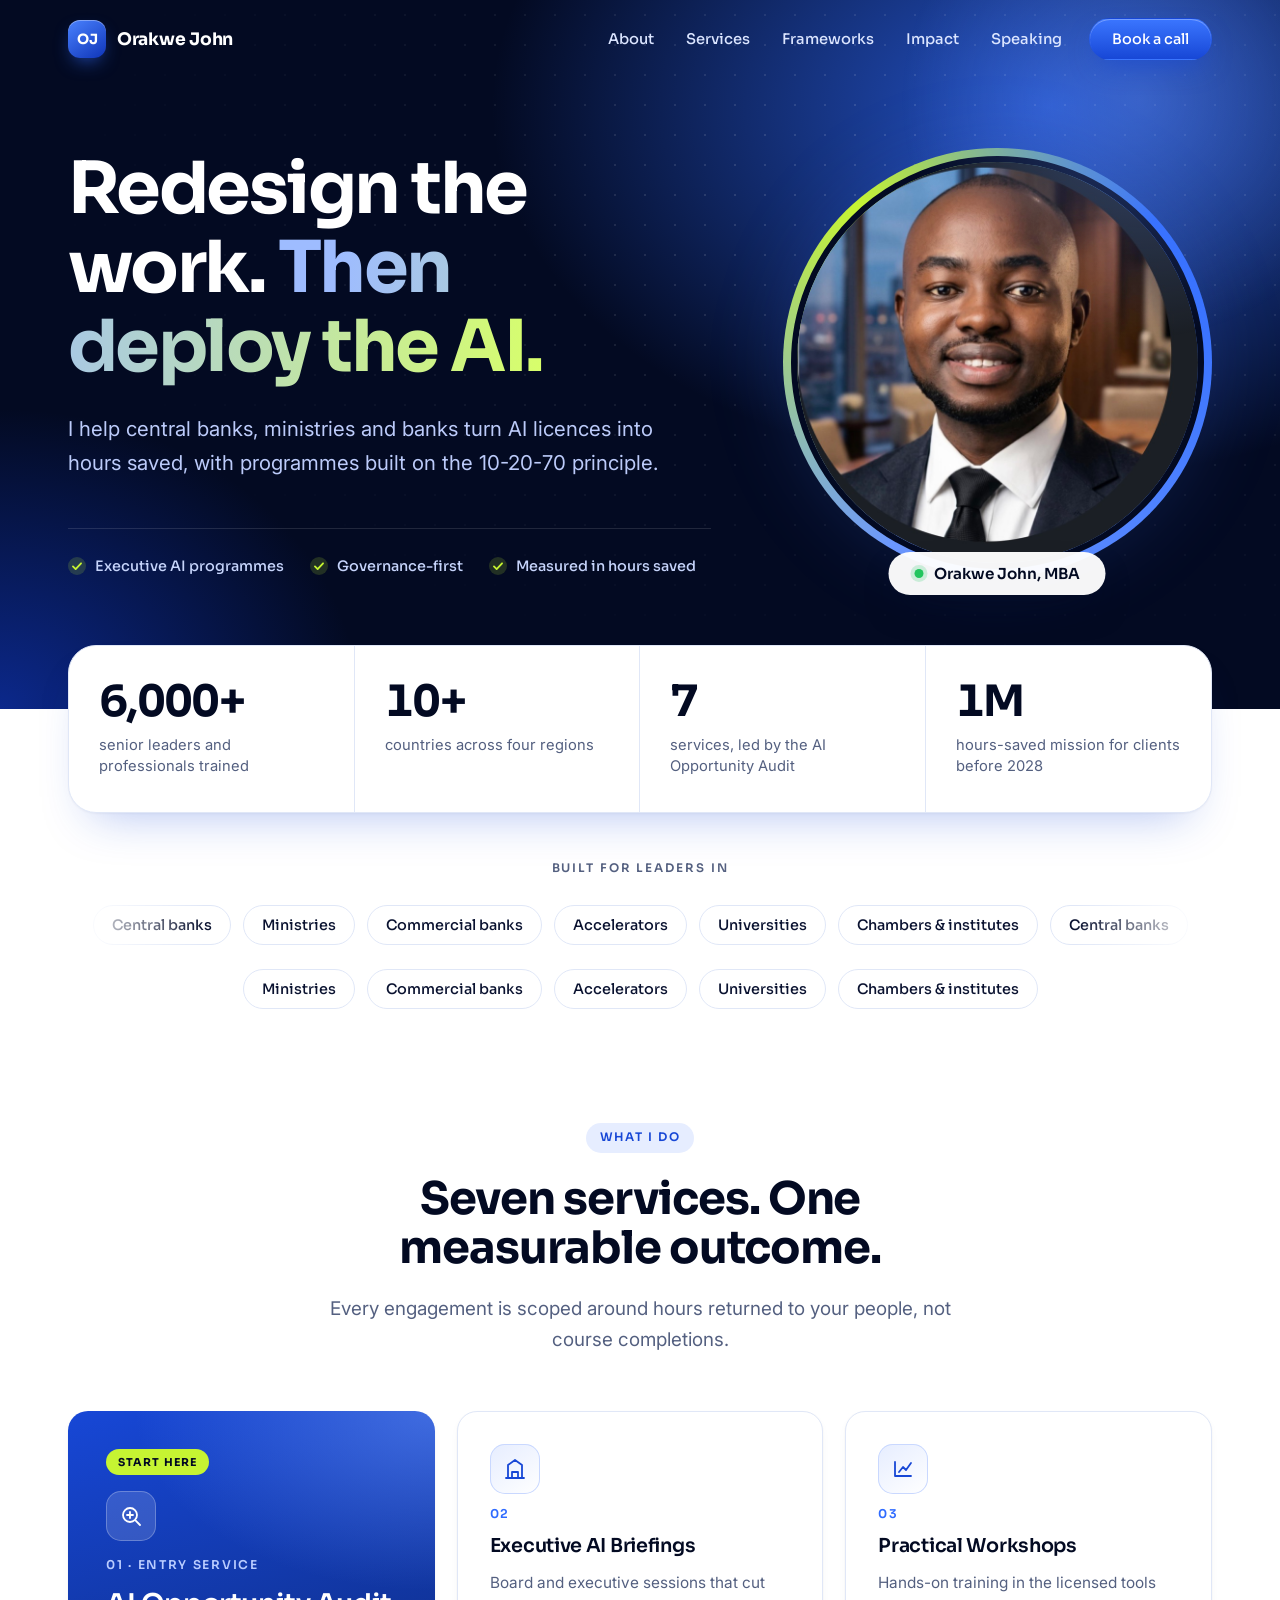
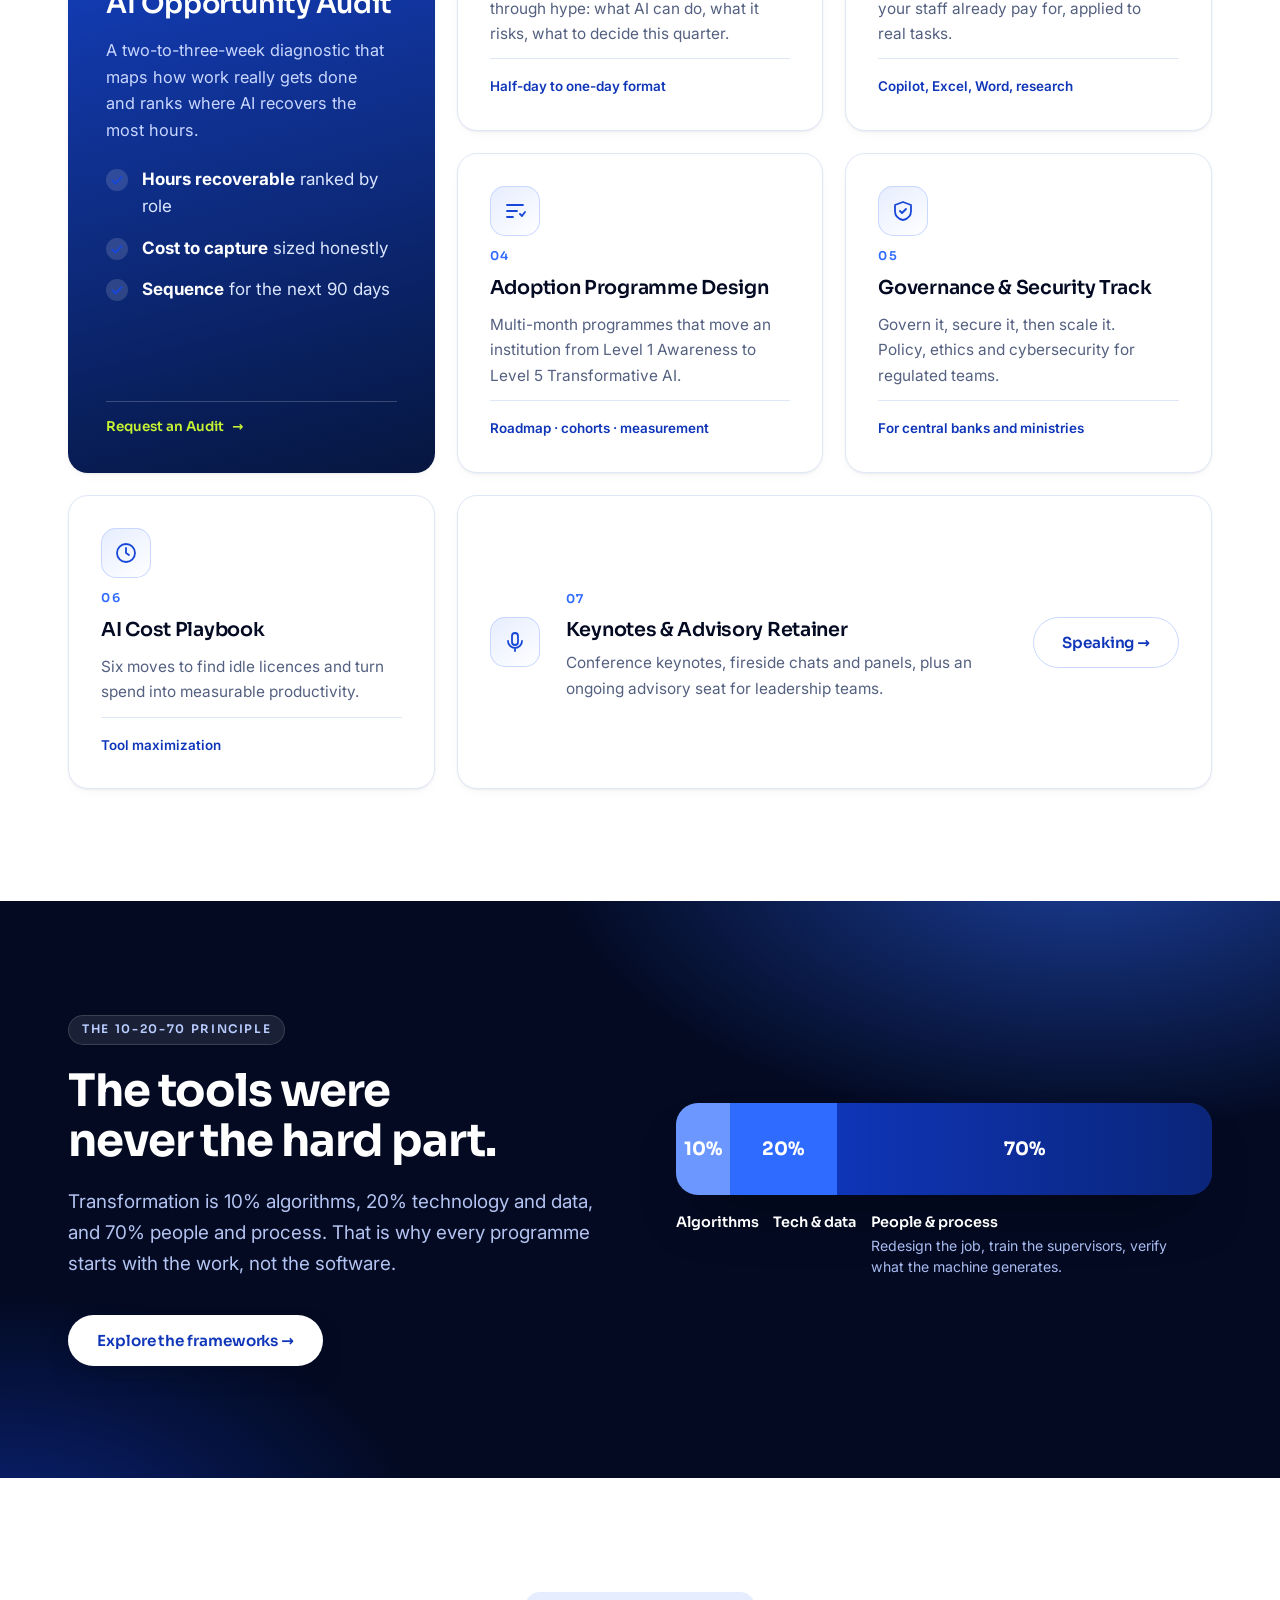
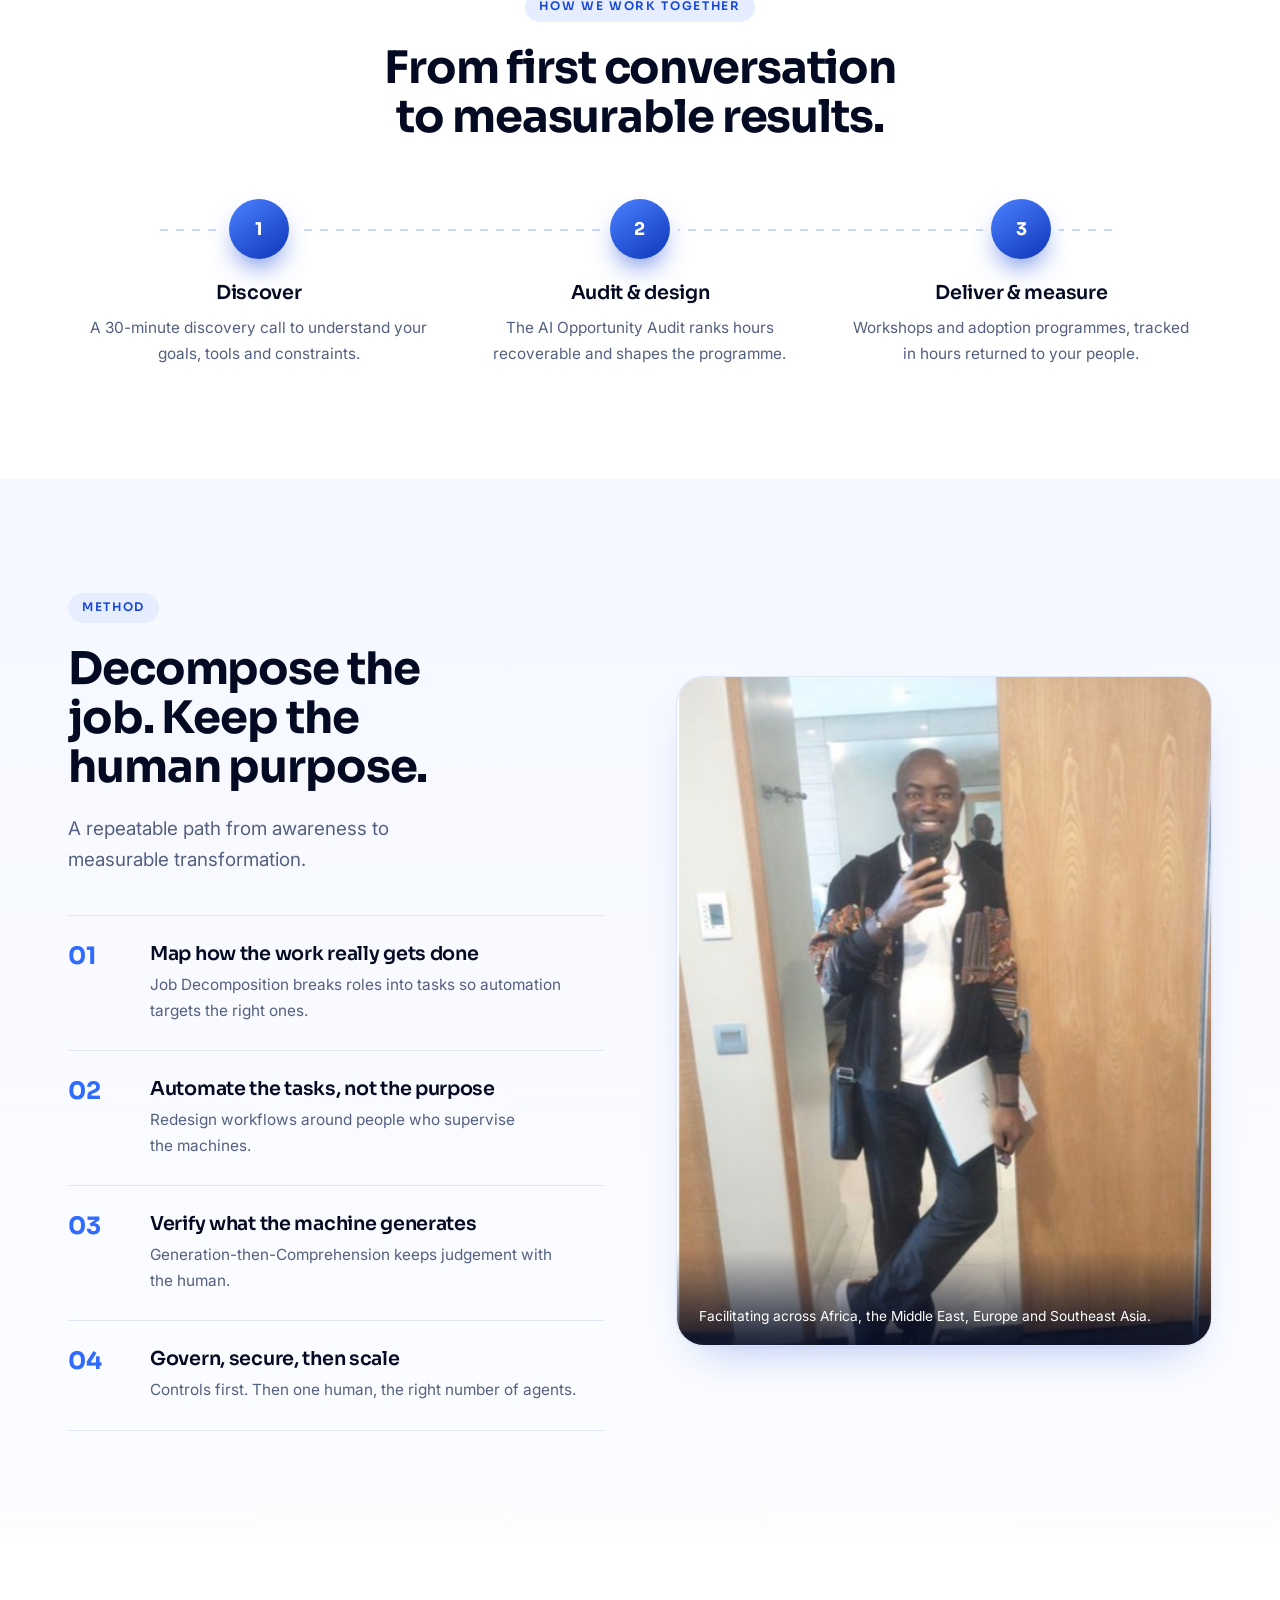
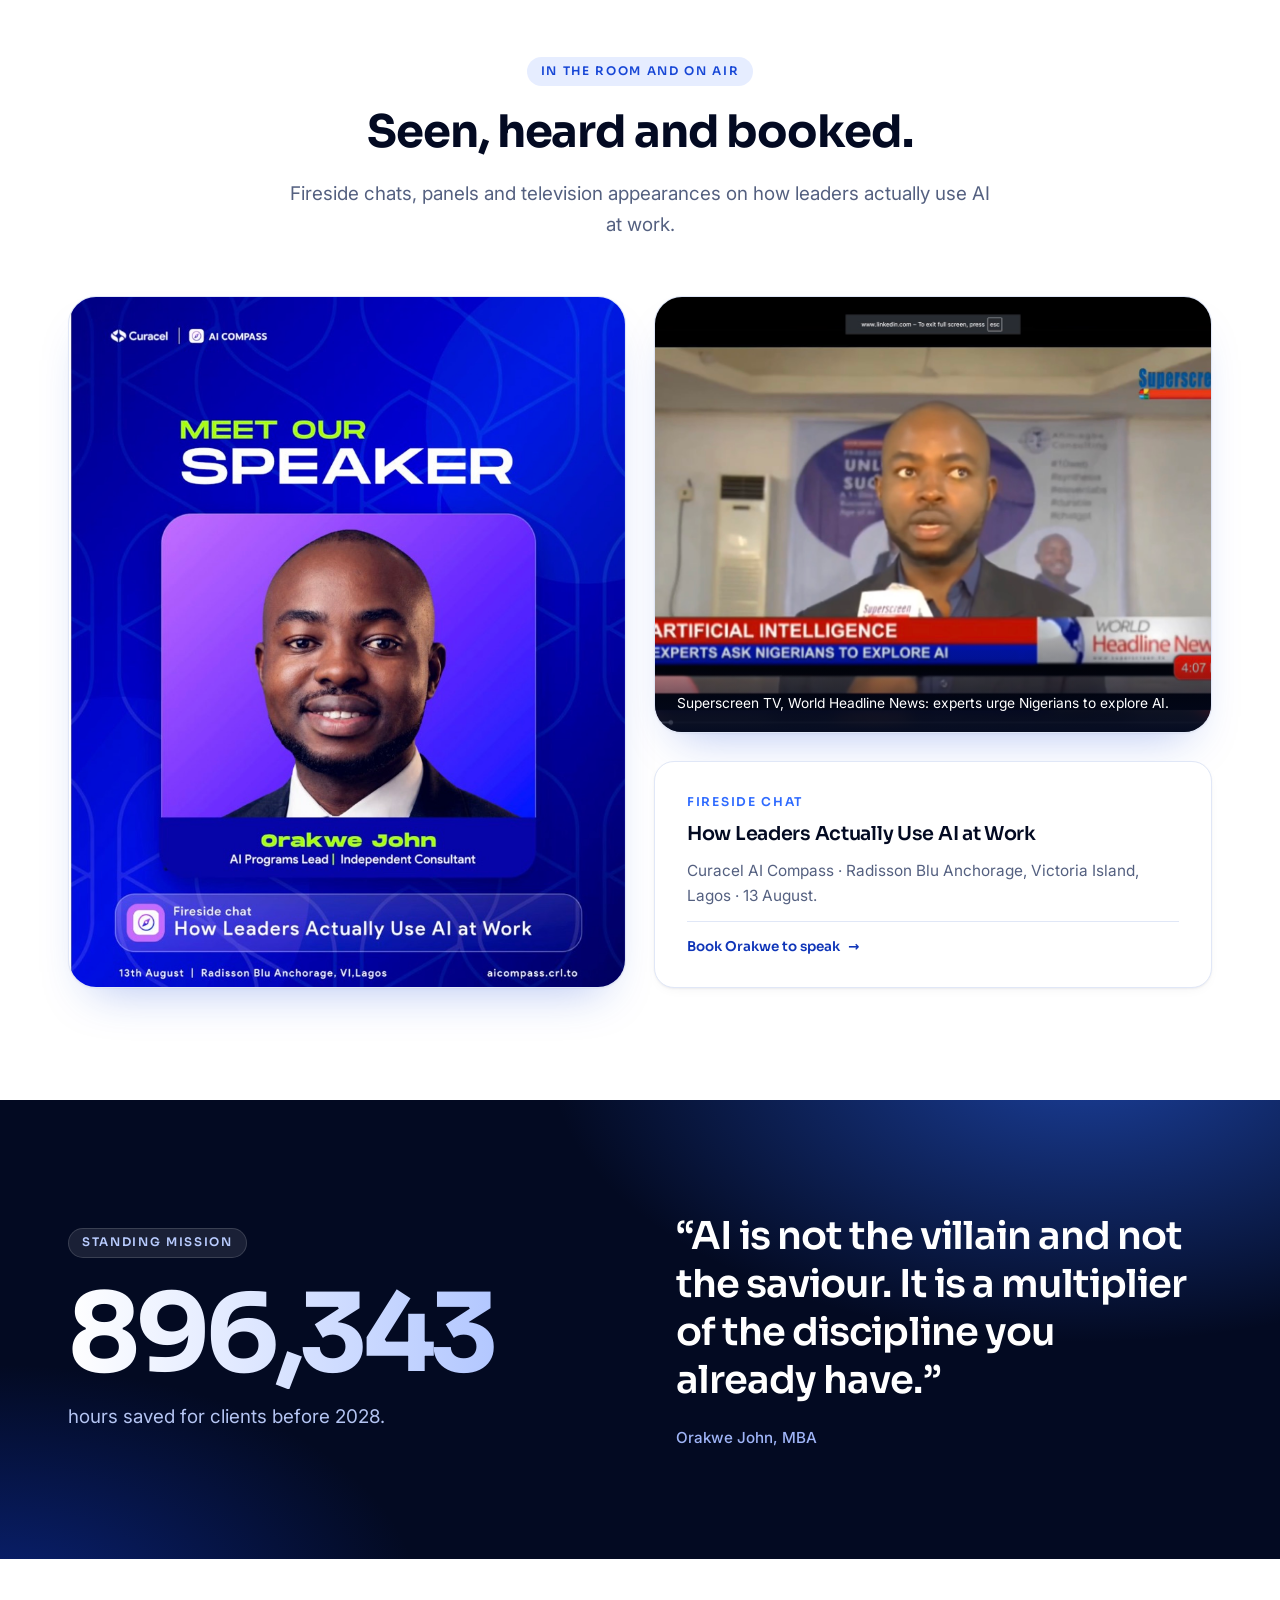
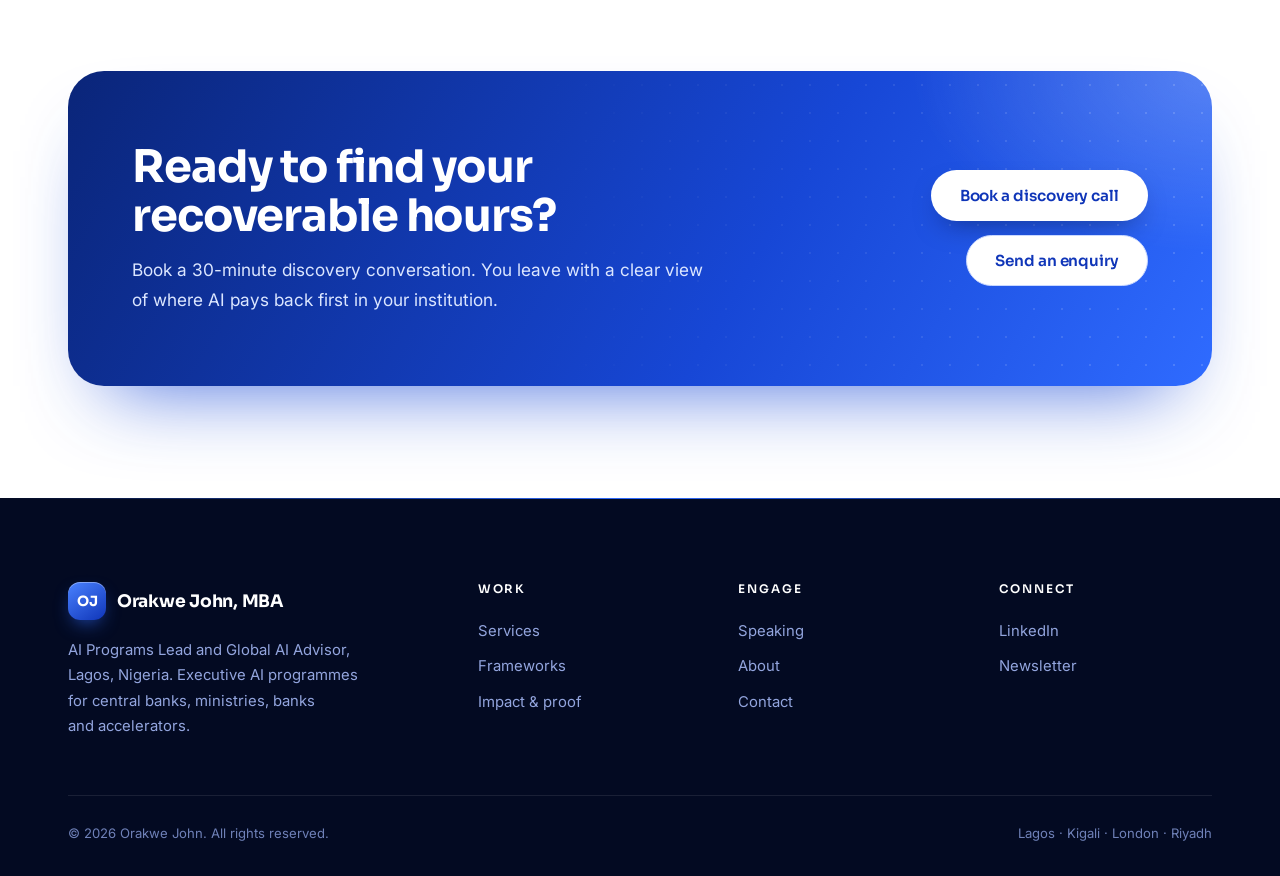
==== commit 48579f43: "Update index.html" ====
--- a/index.html
+++ b/index.html
@@ -24,11 +24,7 @@
   <div class="wrap grid">
     <div>
       <h1>Redesign the work. <em>Then deploy the AI.</em></h1>
-      <p class="lead">I help central banks, ministries and banks turn AI licences into hours saved, with programmes built on the 10-20-70 principle.</p>
-      <div class="btn-row">
-        <a class="btn btn-primary" data-book href="contact.html">Book a discovery call →</a>
-        <a class="btn btn-ghost" href="services.html#audit">See the AI Opportunity Audit</a>
-      </div>
+      <p class="lead typed" data-type="I help central banks, ministries and banks turn AI licences into hours saved, with programmes built on the 10-20-70 principle.">I help central banks, ministries and banks turn AI licences into hours saved, with programmes built on the 10-20-70 principle.</p>
       <div class="hero-points"><span>Executive AI programmes</span><span>Governance-first</span><span>Measured in hours saved</span></div>
     </div>
     <div class="portrait">
@@ -41,12 +37,16 @@
 <section class="proof">
   <div class="wrap">
     <div class="row">
-      <div class="cell"><b>6,000+</b><span>senior leaders and professionals trained</span></div>
-      <div class="cell"><b>10+</b><span>countries across four regions</span></div>
-      <div class="cell"><b>7</b><span>services, led by the AI Opportunity Audit</span></div>
-      <div class="cell"><b>1M</b><span>hours-saved mission for clients before 2028</span></div>
+      <div class="cell"><b data-count="6000" data-suffix="+">6,000+</b><span>senior leaders and professionals trained</span></div>
+      <div class="cell"><b data-count="10" data-suffix="+">10+</b><span>countries across four regions</span></div>
+      <div class="cell"><b data-count="7">7</b><span>services, led by the AI Opportunity Audit</span></div>
+      <div class="cell"><b data-count="1" data-suffix="M">1M</b><span>hours-saved mission for clients before 2028</span></div>
     </div>
-    <div class="trust"><p>Built for leaders in</p><div><span>Central banks</span><span>Ministries</span><span>Commercial banks</span><span>Accelerators</span><span>Universities</span><span>Chambers &amp; institutes</span></div></div>
+    <div class="trust"><p>Built for leaders in</p>
+      <div class="marquee" aria-label="Central banks, ministries, commercial banks, accelerators, universities, chambers and institutes"><div class="track" aria-hidden="true">
+        <span>Central banks</span><span>Ministries</span><span>Commercial banks</span><span>Accelerators</span><span>Universities</span><span>Chambers &amp; institutes</span>
+        <span>Central banks</span><span>Ministries</span><span>Commercial banks</span><span>Accelerators</span><span>Universities</span><span>Chambers &amp; institutes</span>
+      </div></div></div>
   </div>
 </section>
 
--- a/assets/css/style.css
+++ b/assets/css/style.css
@@ -248,3 +248,47 @@
   .gallery{gap:12px}
 }
 @media (prefers-reduced-motion:reduce){html{scroll-behavior:auto}*{animation:none!important;transition:none!important}.reveal{opacity:1;transform:none}.split.in div{transition:none}}
+
+/* ---- refinements ---- */
+.sr-only{position:absolute;width:1px;height:1px;overflow:hidden;clip:rect(0 0 0 0);white-space:nowrap}
+.progress{position:fixed;top:0;left:0;right:0;height:3px;z-index:60;transform-origin:0 50%;transform:scaleX(0);background:linear-gradient(90deg,var(--blue-500),var(--lime));pointer-events:none}
+
+/* typewriter */
+.typed{position:relative;min-height:1px}
+.typed .tw-ghost{visibility:hidden}
+.typed .tw-live{position:absolute;left:0;top:0;right:0}
+.typed .tw-live::after{content:"";display:inline-block;width:2px;height:1.05em;margin-left:3px;vertical-align:-.15em;background:var(--lime);animation:blink 1s steps(1) infinite}
+.typed.done .tw-live::after{animation:blink 1s steps(1) 3,fadeout .3s 3s forwards}
+@keyframes blink{50%{opacity:0}}
+@keyframes fadeout{to{opacity:0}}
+
+/* hero entrance */
+@keyframes rise{from{opacity:0;transform:translateY(22px)}to{opacity:1;transform:none}}
+@keyframes pop{from{opacity:0;transform:scale(.92)}to{opacity:1;transform:none}}
+.hero h1{animation:rise .9s cubic-bezier(.2,.7,.2,1) both}
+.hero .lead{animation:rise .9s .15s cubic-bezier(.2,.7,.2,1) both}
+.hero .hero-points{animation:rise .9s .3s cubic-bezier(.2,.7,.2,1) both}
+.hero .portrait{animation:pop 1.1s .1s cubic-bezier(.2,.7,.2,1) both}
+.hero::after{content:"";position:absolute;width:520px;height:520px;right:-120px;top:-160px;border-radius:50%;background:radial-gradient(circle,rgba(107,151,255,.35),transparent 65%);animation:drift 14s ease-in-out infinite alternate;pointer-events:none}
+@keyframes drift{to{transform:translate(-60px,50px) scale(1.15)}}
+.hero-points{margin-top:48px}
+
+/* marquee */
+.marquee{overflow:hidden;mask-image:linear-gradient(90deg,transparent,#000 12%,#000 88%,transparent);-webkit-mask-image:linear-gradient(90deg,transparent,#000 12%,#000 88%,transparent)}
+.marquee .track{display:flex;gap:12px;width:max-content;animation:scroll 38s linear infinite}
+.marquee:hover .track{animation-play-state:paused}
+.trust .marquee span{white-space:nowrap}
+@keyframes scroll{to{transform:translateX(calc(-50% - 6px))}}
+
+/* card spotlight */
+.card::after{content:"";position:absolute;inset:0;border-radius:inherit;pointer-events:none;opacity:0;transition:opacity .3s;background:radial-gradient(320px circle at var(--mx,50%) var(--my,50%),rgba(47,107,255,.10),transparent 70%)}
+.card:hover::after{opacity:1}
+.card.feature::after{background:radial-gradient(360px circle at var(--mx,50%) var(--my,50%),rgba(255,255,255,.16),transparent 70%)}
+.proof .cell{transition:background .3s}
+.proof .cell:hover{background:var(--blue-50)}
+.proof .cell:first-child{border-radius:var(--r-lg) 0 0 var(--r-lg)}.proof .cell:last-child{border-radius:0 var(--r-lg) var(--r-lg) 0}
+.proof b{font-variant-numeric:tabular-nums}
+.btn:active{transform:translateY(0) scale(.98)}
+.site-header.scrolled{box-shadow:0 1px 0 var(--line),0 12px 30px -18px rgba(10,18,48,.25)}
+@media (max-width:1020px){.proof .cell:first-child,.proof .cell:last-child{border-radius:0}}
+@media (prefers-reduced-motion:reduce){.hero h1,.hero .lead,.hero .hero-points,.hero .portrait{animation:none}.marquee .track{animation:none;flex-wrap:wrap;width:auto;justify-content:center}.hero::after{animation:none}}
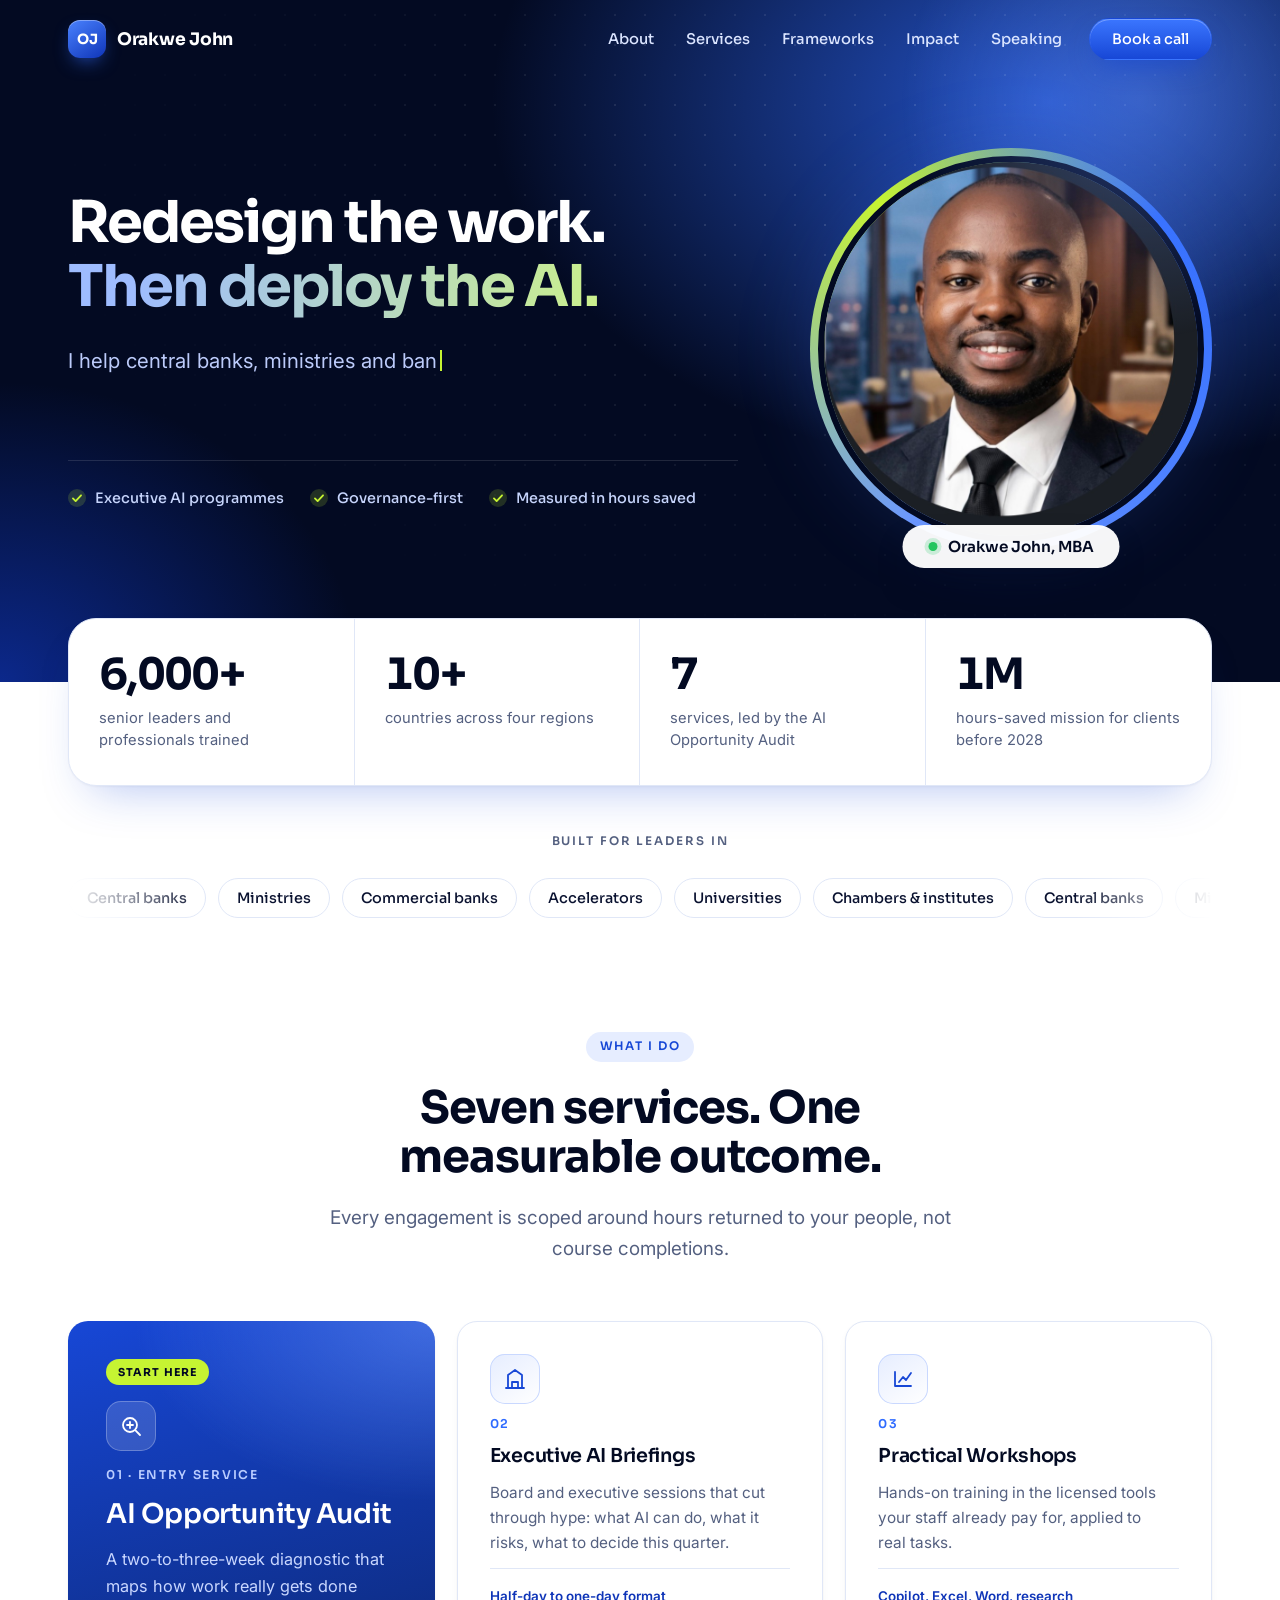
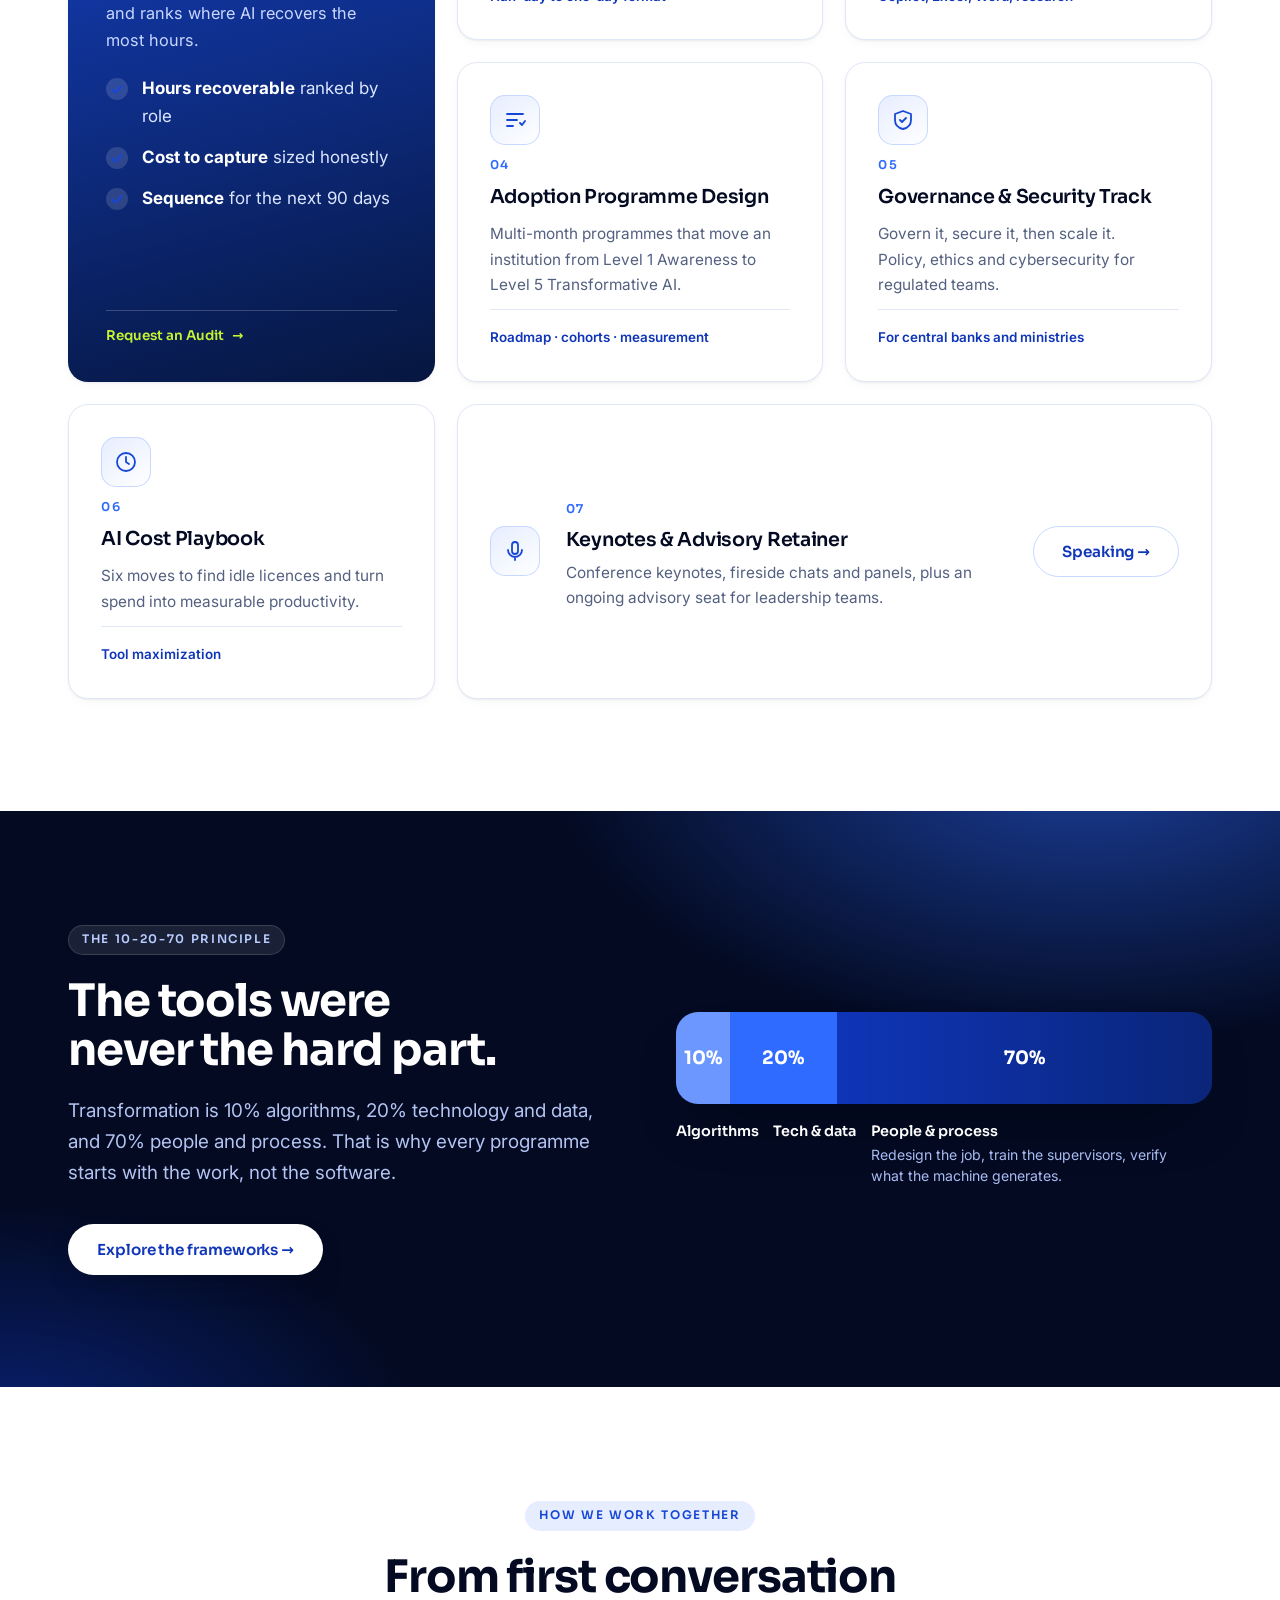
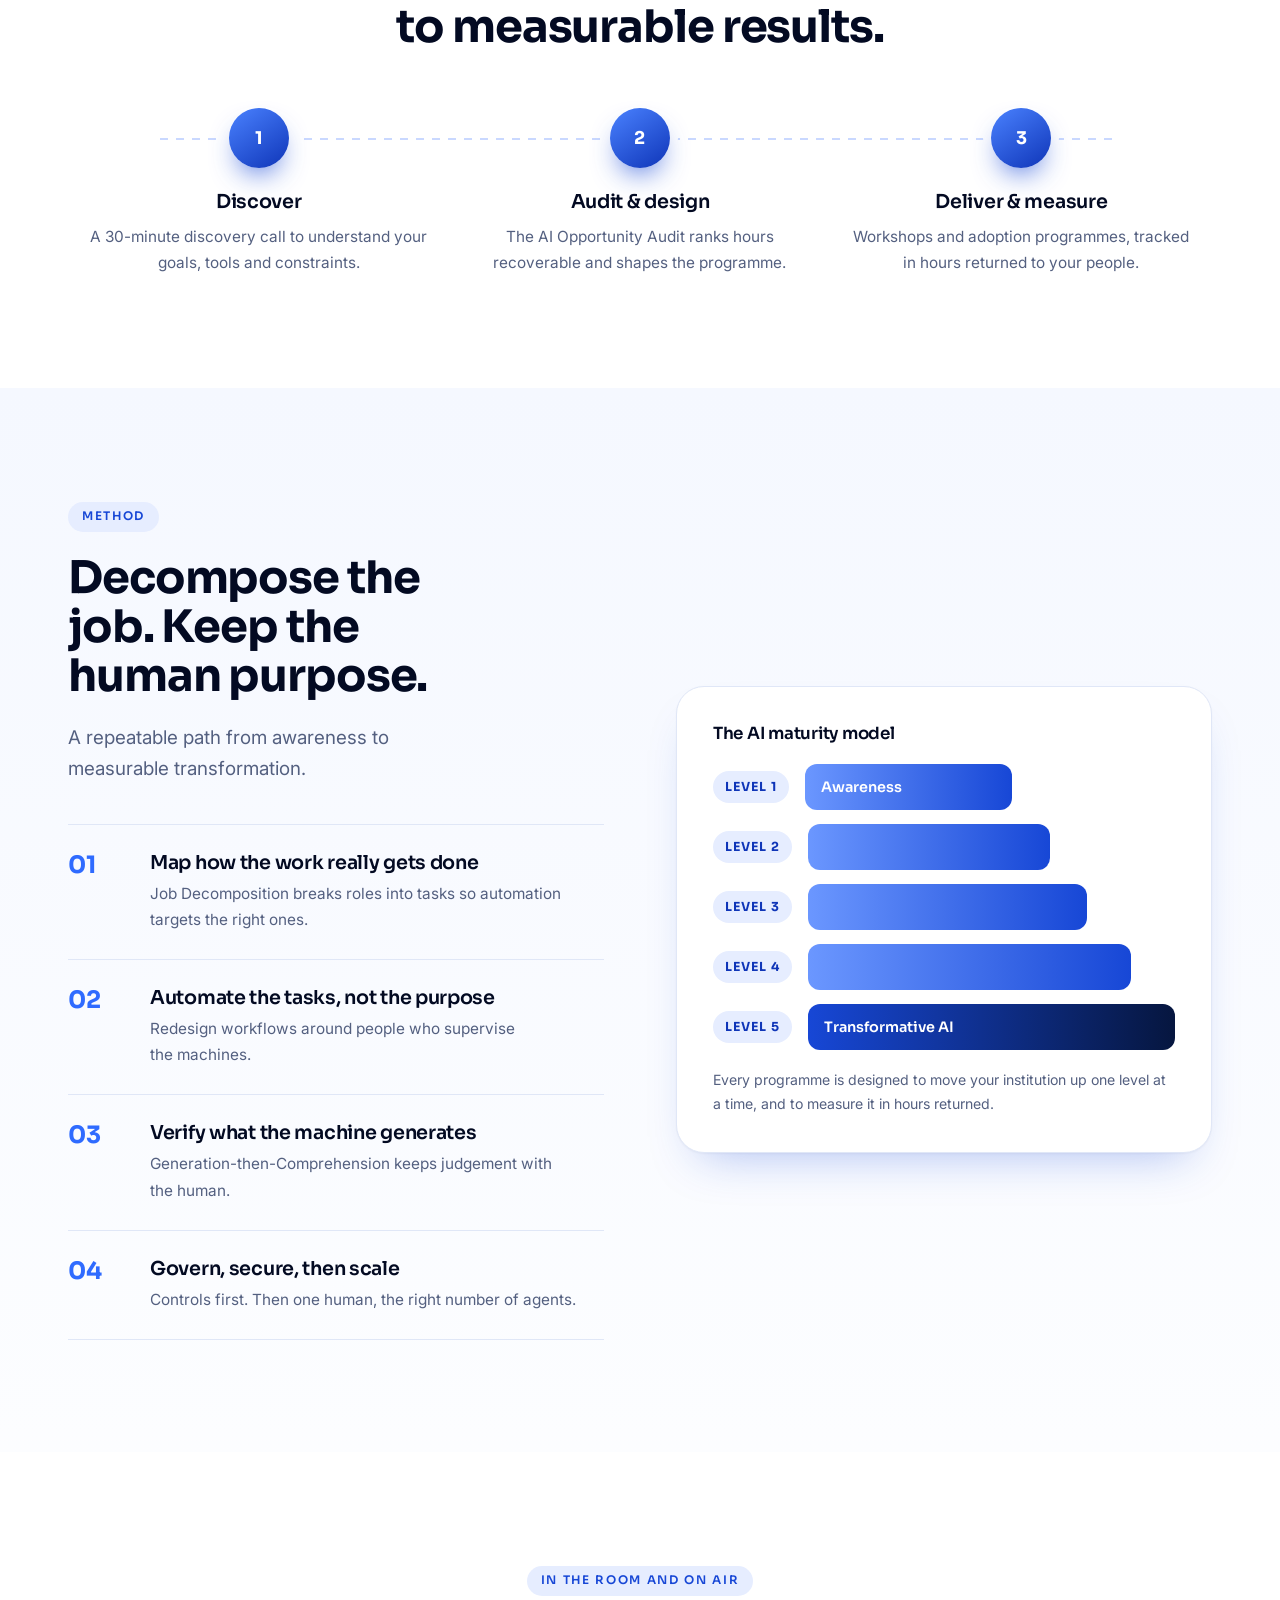
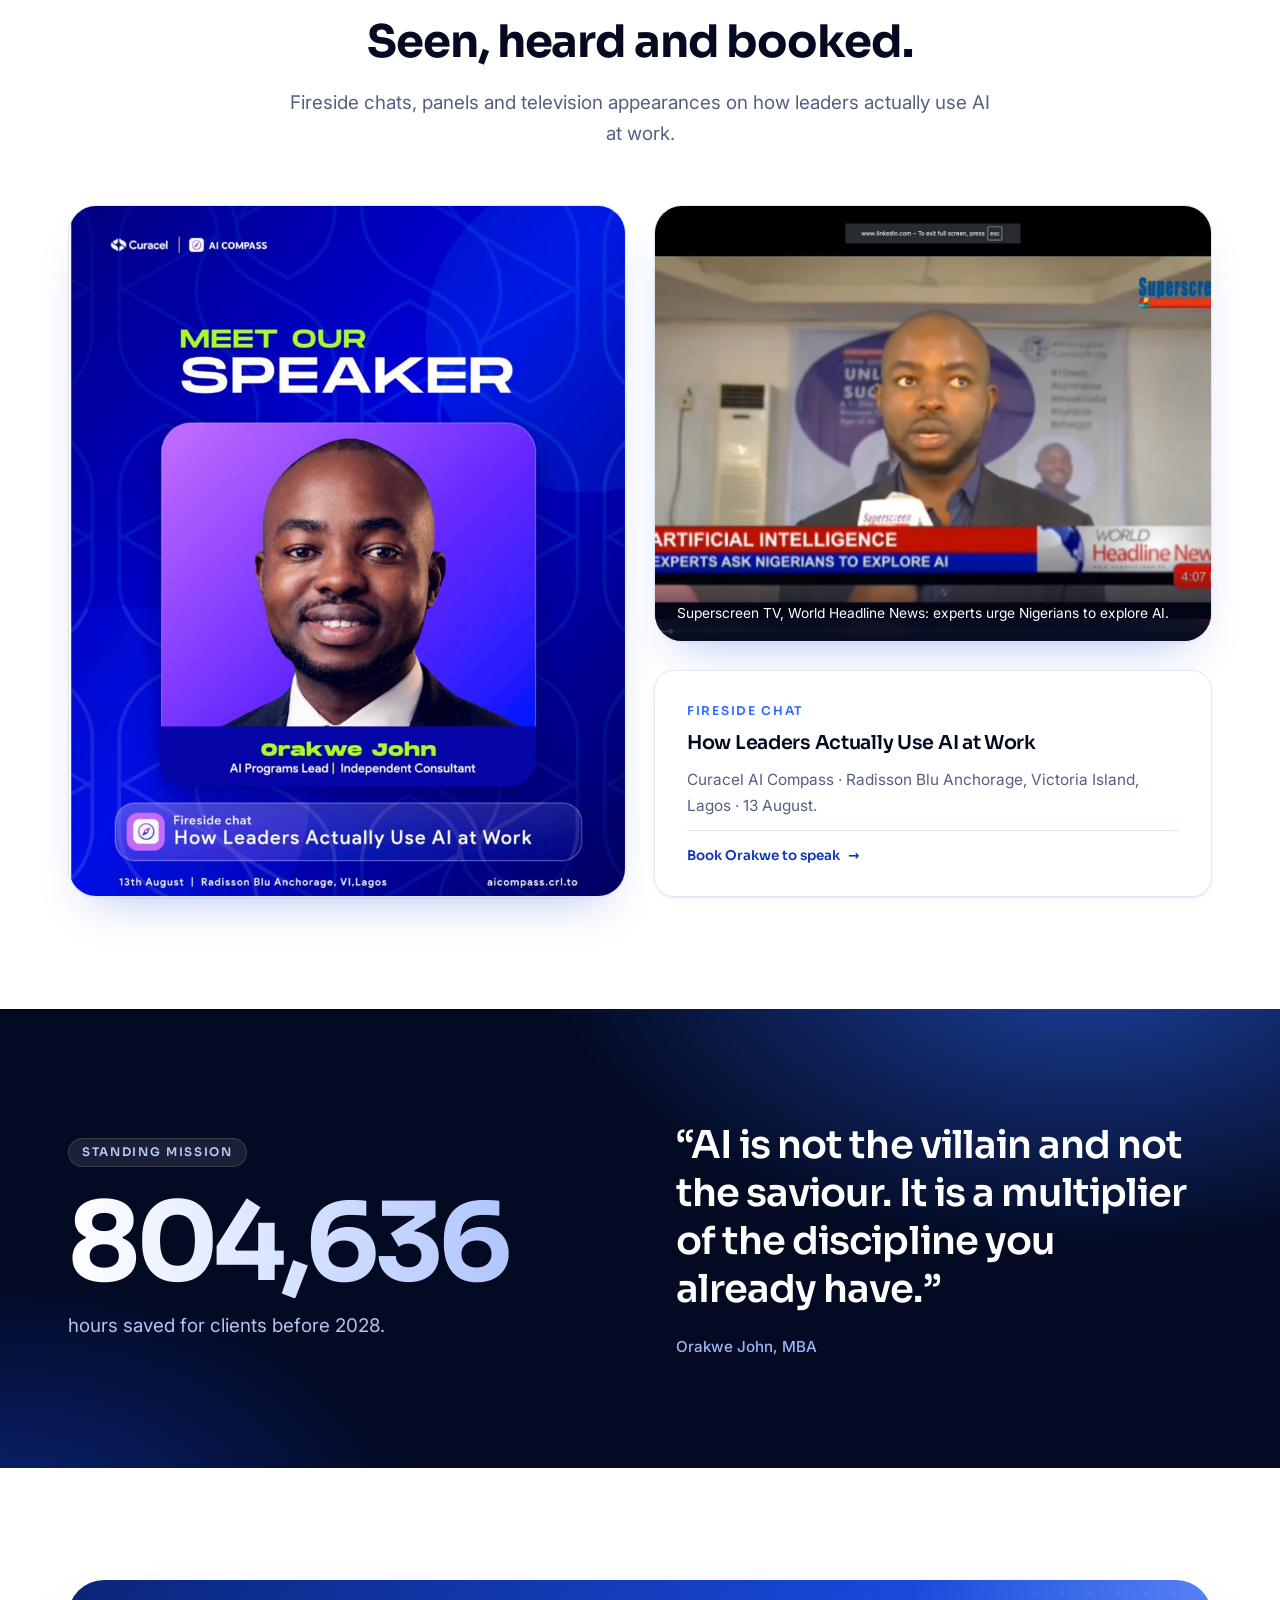
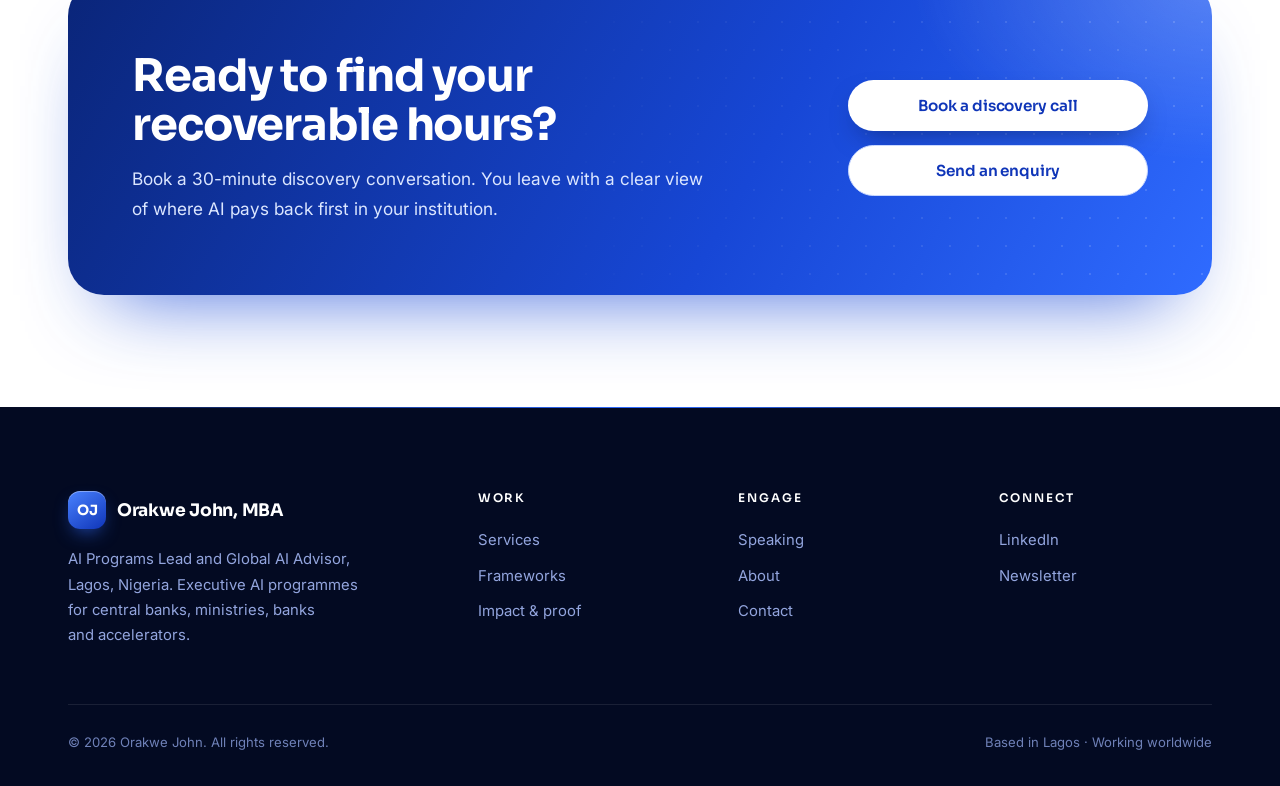
==== commit 742baad6: "Update index.html" ====
--- a/index.html
+++ b/index.html
@@ -23,7 +23,7 @@
 <section class="hero">
   <div class="wrap grid">
     <div>
-      <h1>Redesign the work. <em>Then deploy the AI.</em></h1>
+      <h1><span class="ln">Redesign the work.</span> <em class="ln">Then deploy the AI.</em></h1>
       <p class="lead typed" data-type="I help central banks, ministries and banks turn AI licences into hours saved, with programmes built on the 10-20-70 principle.">I help central banks, ministries and banks turn AI licences into hours saved, with programmes built on the 10-20-70 principle.</p>
       <div class="hero-points"><span>Executive AI programmes</span><span>Governance-first</span><span>Measured in hours saved</span></div>
     </div>
@@ -115,7 +115,15 @@
         <div class="step"><div><h3>Govern, secure, then scale</h3><p>Controls first. Then one human, the right number of agents.</p></div></div>
       </div>
     </div>
-    <figure class="photo reveal d1" style="aspect-ratio:4/5"><img src="assets/img/kente.jpg" alt="Orakwe John ahead of a workshop session" loading="lazy"><figcaption>Facilitating across Africa, the Middle East, Europe and Southeast Asia.</figcaption></figure>
+    <div class="ladder reveal d1" aria-label="AI maturity model, Level 1 Awareness to Level 5 Transformative AI">
+      <h3>The AI maturity model</h3>
+      <div class="rung"><i>LEVEL 1</i><div>Awareness</div></div>
+      <div class="rung"><i>LEVEL 2</i><div></div></div>
+      <div class="rung"><i>LEVEL 3</i><div></div></div>
+      <div class="rung"><i>LEVEL 4</i><div></div></div>
+      <div class="rung"><i>LEVEL 5</i><div>Transformative AI</div></div>
+      <p>Every programme is designed to move your institution up one level at a time, and to measure it in hours returned.</p>
+    </div>
   </div>
 </section>
 
--- a/assets/css/style.css
+++ b/assets/css/style.css
@@ -72,8 +72,9 @@
 /* hero */
 .hero{position:relative;overflow:hidden;color:#fff;padding:148px 0 132px;background:radial-gradient(900px 600px at 82% 15%,rgba(47,107,255,.75),transparent 62%),radial-gradient(600px 500px at 0% 100%,rgba(15,53,184,.7),transparent 60%),var(--blue-950)}
 .hero::before{content:"";position:absolute;inset:0;background-image:radial-gradient(rgba(255,255,255,.14) 1px,transparent 1.4px);background-size:30px 30px;mask-image:radial-gradient(ellipse at 72% 30%,#000 5%,transparent 68%);-webkit-mask-image:radial-gradient(ellipse at 72% 30%,#000 5%,transparent 68%)}
-.hero .grid{position:relative;display:grid;grid-template-columns:1.2fr .8fr;gap:72px;align-items:center}
-.hero h1{color:#fff;font-size:clamp(2.6rem,5.6vw,4.7rem);letter-spacing:-.035em}
+.hero .grid{position:relative;display:grid;grid-template-columns:1.25fr .75fr;gap:72px;align-items:center}
+.hero h1{color:#fff;font-size:clamp(2.5rem,4.5vw,4.3rem);letter-spacing:-.035em}
+.hero h1 .ln{display:block}
 .hero h1 em{font-style:normal;background:linear-gradient(95deg,#9ebcff 10%,#d8ff6a);-webkit-background-clip:text;background-clip:text;color:transparent}
 .hero .lead{color:#bccbfa;font-size:1.28rem;max-width:52ch;margin-top:26px}
 .hero-points{display:flex;flex-wrap:wrap;gap:12px 26px;margin-top:40px;padding-top:28px;border-top:1px solid rgba(255,255,255,.12);font:500 .9rem var(--font-head);color:#c6d4fb}
@@ -101,7 +102,7 @@
 .proof span{display:block;margin-top:12px;color:var(--muted);font-size:.92rem;line-height:1.45}
 .trust{margin-top:48px;text-align:center}
 .trust p{margin:0 auto 18px;font:600 .74rem var(--font-head);letter-spacing:.16em;text-transform:uppercase;color:var(--muted)}
-.trust div{display:flex;flex-wrap:wrap;gap:10px;justify-content:center}
+.trust>div{display:block}
 .trust span{padding:10px 18px;border:1px solid var(--line);border-radius:999px;font:500 .9rem var(--font-head);color:var(--ink);background:#fff}
 
 /* grids and cards */
@@ -193,7 +194,8 @@
 .cta-band::before{content:"";position:absolute;inset:0;background-image:radial-gradient(rgba(255,255,255,.16) 1px,transparent 1.4px);background-size:28px 28px;mask-image:linear-gradient(90deg,transparent 40%,#000);-webkit-mask-image:linear-gradient(90deg,transparent 40%,#000)}
 .cta-band>*{position:relative}
 .cta-band h2{color:#fff}.cta-band p{color:#dbe6ff;margin-top:14px;font-size:1.08rem}
-.cta-band .btn-row{justify-content:flex-end;margin:0}
+.cta-band .btn-row{margin:0;flex-direction:column;align-items:stretch;justify-self:end;width:min(300px,100%)}
+.cta-band .btn-row .btn{width:100%}
 
 /* footer */
 .site-footer{background:var(--blue-950);color:#93a5de;padding:84px 0 32px;font-size:.93rem;position:relative}
@@ -222,7 +224,7 @@
   .proof .row{grid-template-columns:1fr 1fr}.proof .cell:nth-child(2){border-right:0}.proof .cell:nth-child(-n+2){border-bottom:1px solid var(--line)}
   .gallery{grid-template-columns:1fr 1fr}
   .site-footer .cols{grid-template-columns:1fr 1fr}
-  .cta-band{padding:56px 36px}.cta-band .btn-row{justify-content:flex-start}
+  .cta-band{padding:56px 36px}.cta-band .btn-row{justify-self:start}
   .burger{display:block}
   .nav{position:fixed;inset:68px 0 auto 0;background:#fff;flex-direction:column;align-items:stretch;padding:12px 24px 26px;gap:0;box-shadow:0 30px 40px -20px rgba(3,10,34,.3);transform:translateY(-130%);transition:transform .35s;border-top:1px solid var(--line)}
   .site-header .bar{height:68px}
@@ -265,7 +267,8 @@
 /* hero entrance */
 @keyframes rise{from{opacity:0;transform:translateY(22px)}to{opacity:1;transform:none}}
 @keyframes pop{from{opacity:0;transform:scale(.92)}to{opacity:1;transform:none}}
-.hero h1{animation:rise .9s cubic-bezier(.2,.7,.2,1) both}
+.hero h1{animation:rise-soft .9s cubic-bezier(.2,.7,.2,1) both}
+@keyframes rise-soft{from{transform:translateY(16px)}to{transform:none}}
 .hero .lead{animation:rise .9s .15s cubic-bezier(.2,.7,.2,1) both}
 .hero .hero-points{animation:rise .9s .3s cubic-bezier(.2,.7,.2,1) both}
 .hero .portrait{animation:pop 1.1s .1s cubic-bezier(.2,.7,.2,1) both}
@@ -275,7 +278,7 @@
 
 /* marquee */
 .marquee{overflow:hidden;mask-image:linear-gradient(90deg,transparent,#000 12%,#000 88%,transparent);-webkit-mask-image:linear-gradient(90deg,transparent,#000 12%,#000 88%,transparent)}
-.marquee .track{display:flex;gap:12px;width:max-content;animation:scroll 38s linear infinite}
+.marquee .track{display:flex;flex-wrap:nowrap;justify-content:flex-start;gap:12px;width:max-content;animation:scroll 38s linear infinite}
 .marquee:hover .track{animation-play-state:paused}
 .trust .marquee span{white-space:nowrap}
 @keyframes scroll{to{transform:translateX(calc(-50% - 6px))}}
@@ -292,3 +295,13 @@
 .site-header.scrolled{box-shadow:0 1px 0 var(--line),0 12px 30px -18px rgba(10,18,48,.25)}
 @media (max-width:1020px){.proof .cell:first-child,.proof .cell:last-child{border-radius:0}}
 @media (prefers-reduced-motion:reduce){.hero h1,.hero .lead,.hero .hero-points,.hero .portrait{animation:none}.marquee .track{animation:none;flex-wrap:wrap;width:auto;justify-content:center}.hero::after{animation:none}}
+
+/* maturity ladder */
+.ladder{display:grid;gap:14px;padding:36px;background:#fff;border:1px solid var(--line);border-radius:var(--r-lg);box-shadow:var(--sh)}
+.ladder h3{font-size:1.05rem;margin-bottom:6px}
+.ladder .rung{display:grid;grid-template-columns:auto 1fr;gap:16px;align-items:center}
+.ladder .rung i{font:700 .78rem var(--font-head);font-style:normal;letter-spacing:.08em;color:var(--blue-700);background:var(--blue-100);border-radius:999px;padding:8px 12px;white-space:nowrap}
+.ladder .rung div{white-space:nowrap;overflow:hidden;height:46px;border-radius:12px;display:flex;align-items:center;padding:0 16px;font:600 .9rem var(--font-head);color:#fff;background:linear-gradient(90deg,var(--blue-400),var(--blue-600));width:0;transition:width 1.2s cubic-bezier(.2,.8,.2,1)}
+.ladder.in .rung:nth-of-type(1) div{width:56%}.ladder.in .rung:nth-of-type(2) div{width:66%}.ladder.in .rung:nth-of-type(3) div{width:76%}.ladder.in .rung:nth-of-type(4) div{width:88%}.ladder.in .rung:nth-of-type(5) div{width:100%;background:linear-gradient(90deg,var(--blue-600),var(--blue-900))}
+.ladder p{font-size:.88rem;color:var(--muted);margin-top:4px}
+@media (max-width:640px){.ladder{padding:24px 18px}.ladder .rung div{height:42px;font-size:.8rem}}
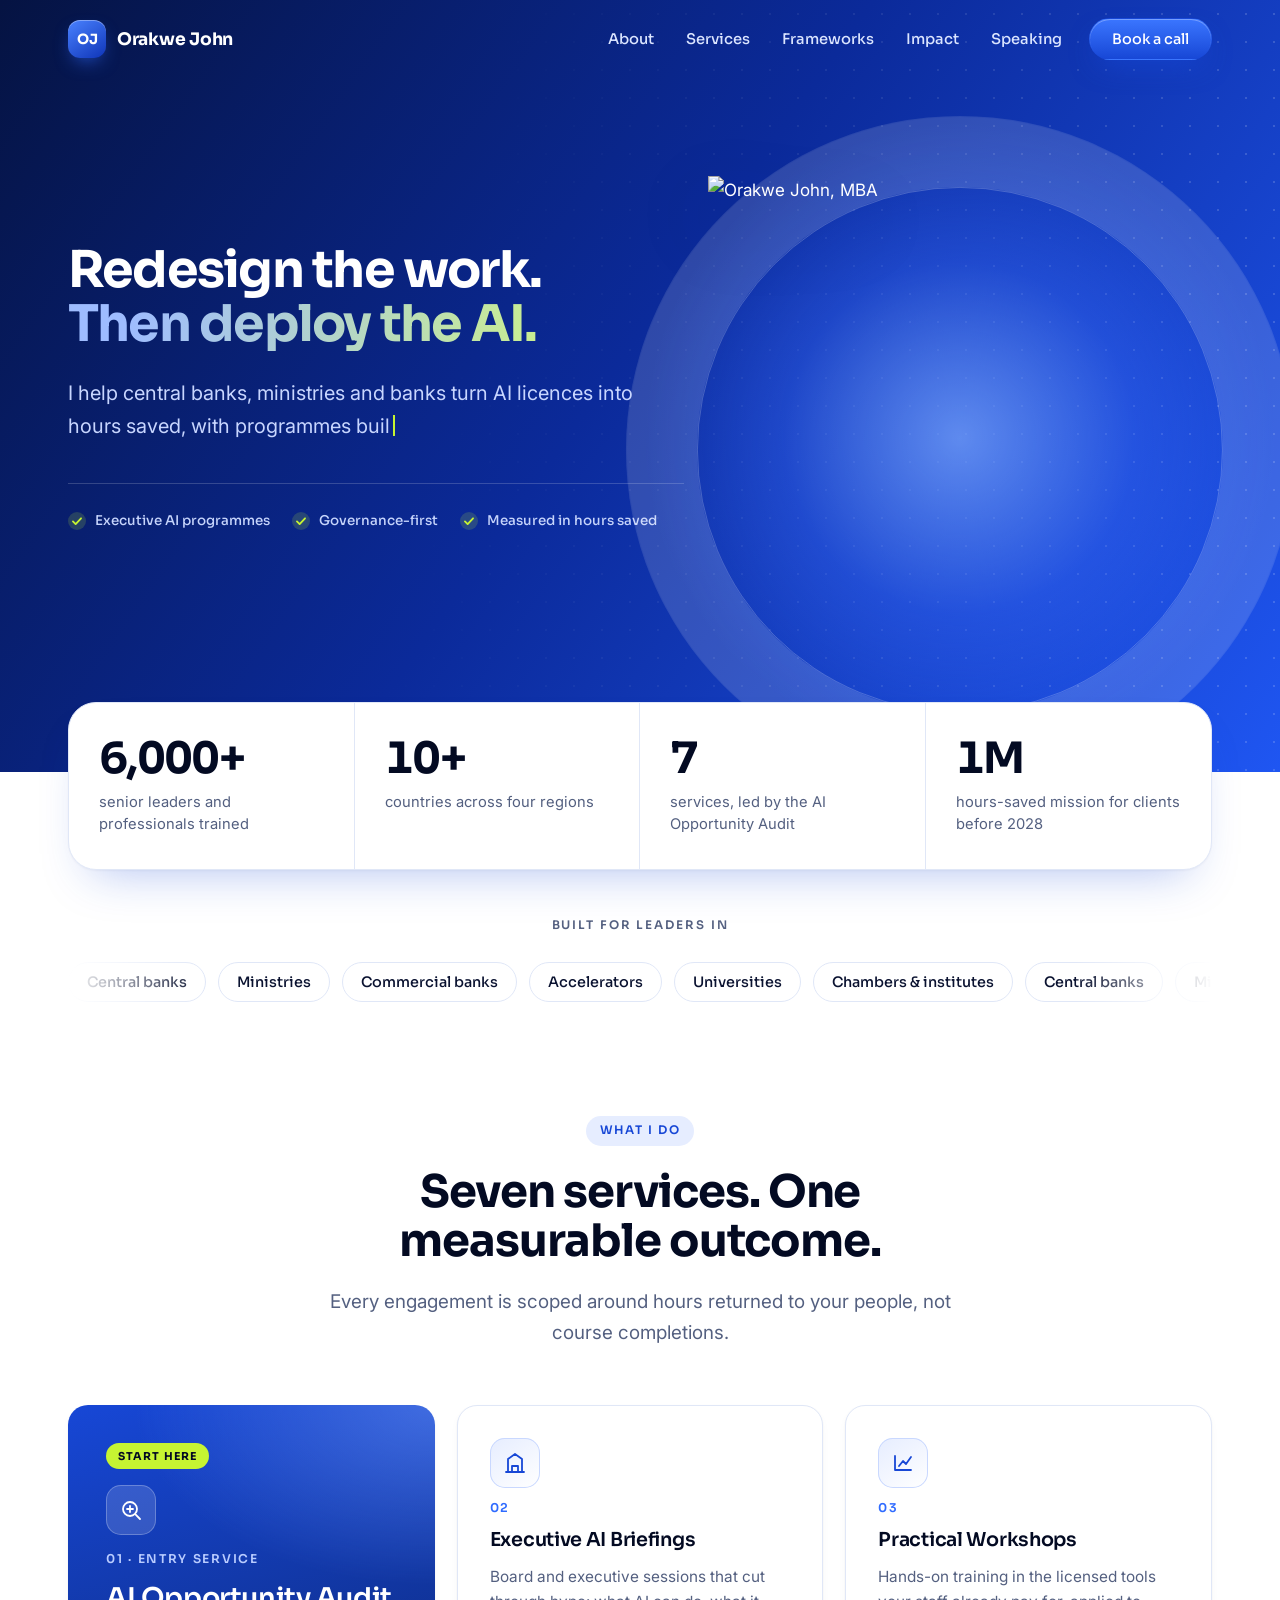
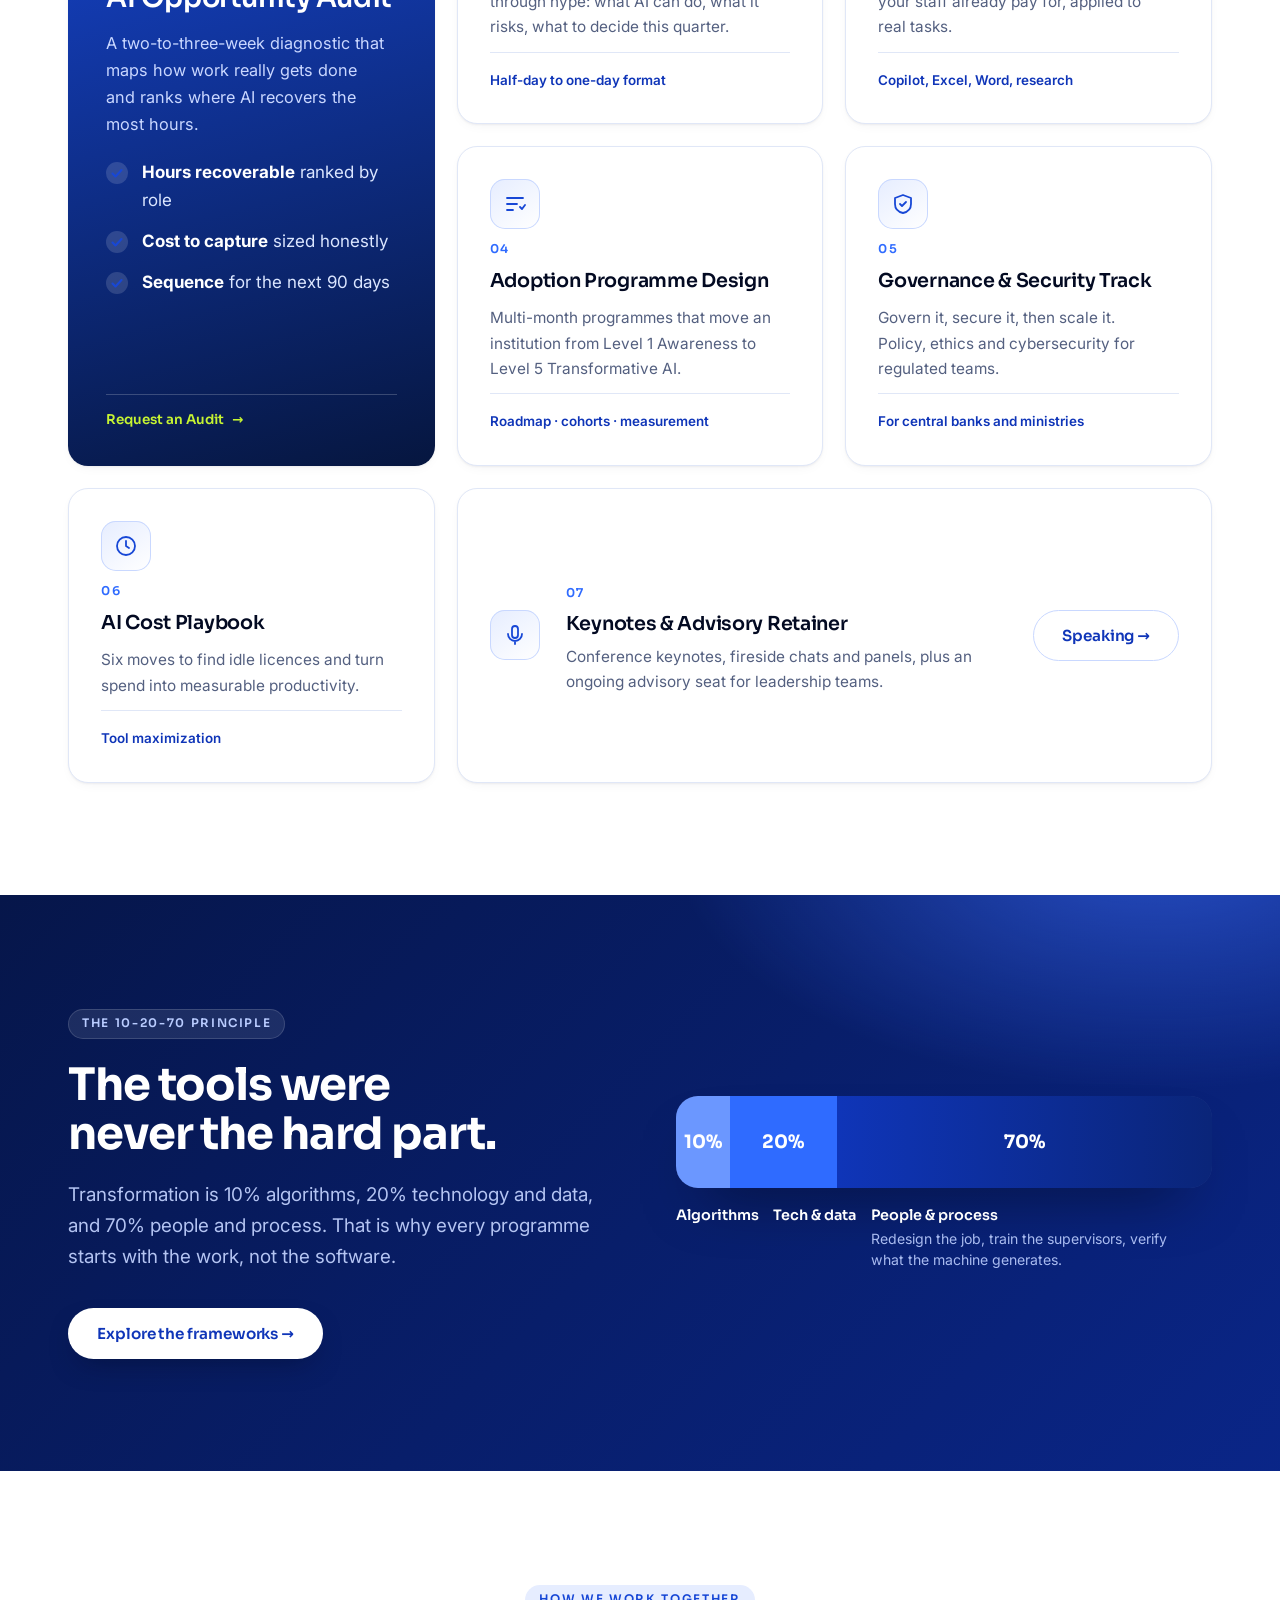
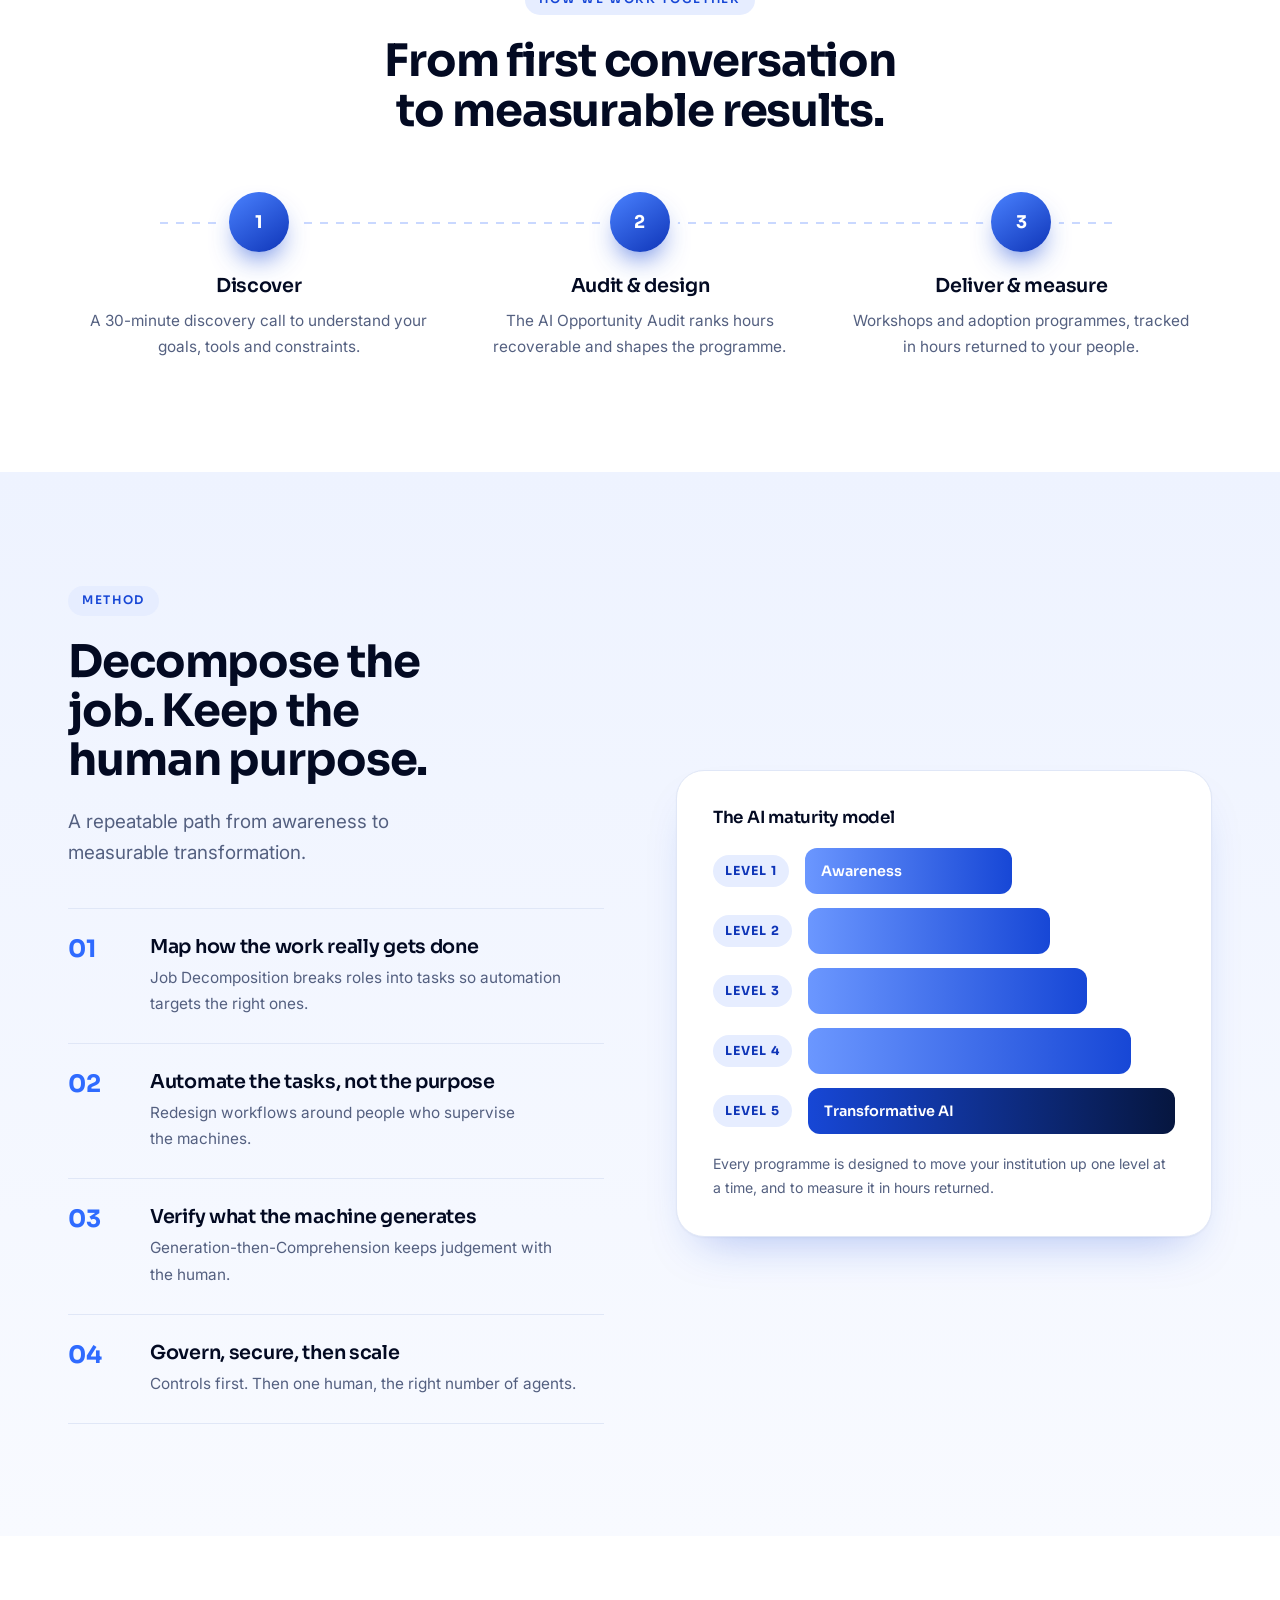
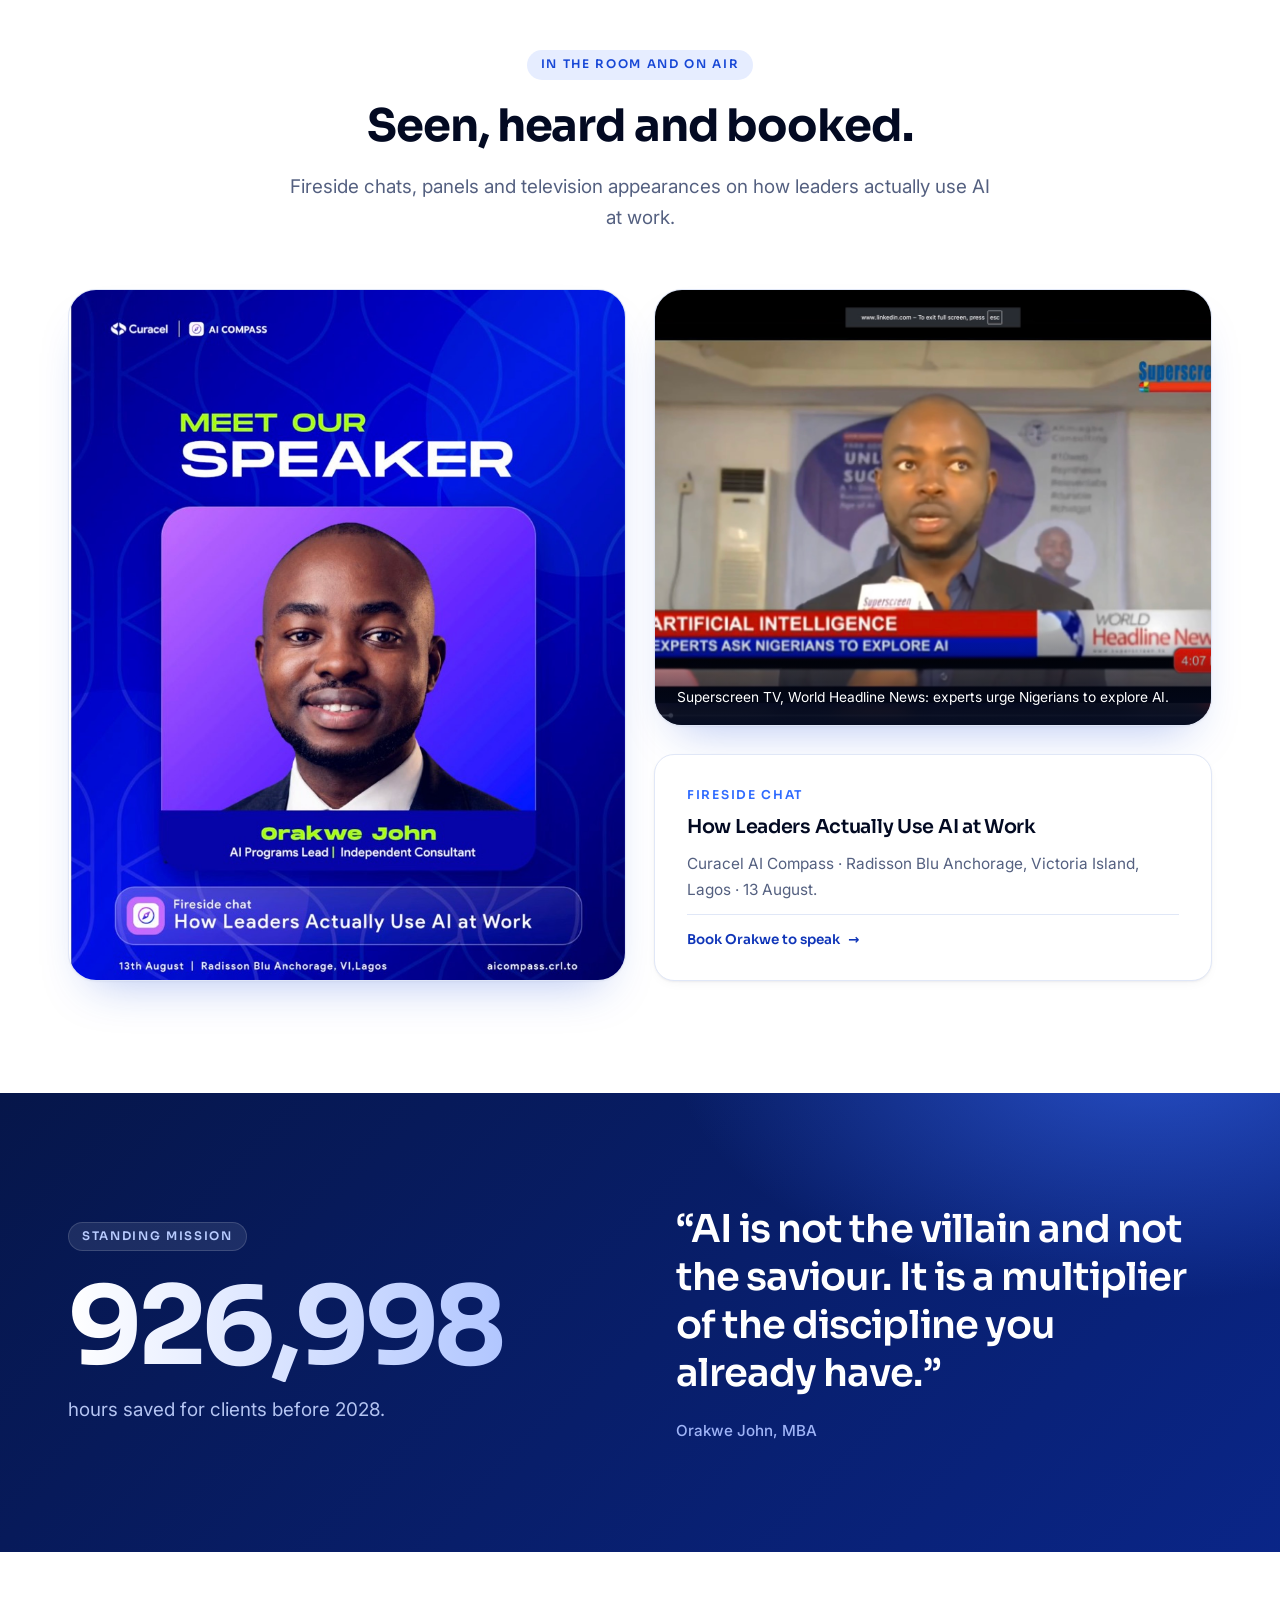
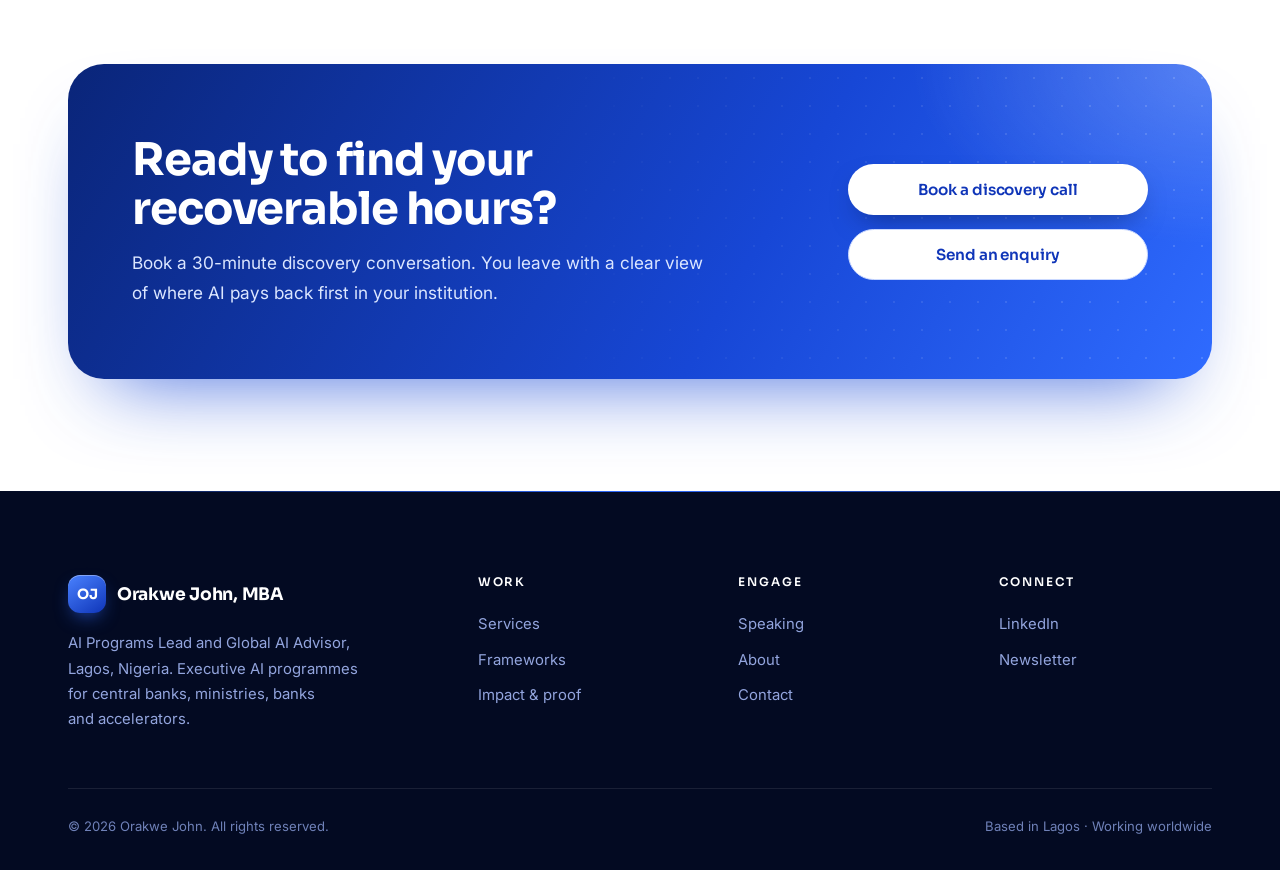
==== commit 60e2cf94: "Update index.html" ====
--- a/index.html
+++ b/index.html
@@ -22,15 +22,12 @@
 <main id="main">
 <section class="hero">
   <div class="wrap grid">
-    <div>
+    <div class="copy">
       <h1><span class="ln">Redesign the work.</span> <em class="ln">Then deploy the AI.</em></h1>
       <p class="lead typed" data-type="I help central banks, ministries and banks turn AI licences into hours saved, with programmes built on the 10-20-70 principle.">I help central banks, ministries and banks turn AI licences into hours saved, with programmes built on the 10-20-70 principle.</p>
       <div class="hero-points"><span>Executive AI programmes</span><span>Governance-first</span><span>Measured in hours saved</span></div>
     </div>
-    <div class="portrait">
-      <div class="frame"><img src="assets/img/portrait.jpg" alt="Orakwe John, MBA" width="900" height="832" fetchpriority="high"></div>
-      <div class="name"><i></i>Orakwe John, MBA</div>
-    </div>
+    <div class="figure"><img src="assets/img/portrait-cut.webp" alt="Orakwe John, MBA" width="860" height="1017" fetchpriority="high"></div>
   </div>
 </section>
 
--- a/assets/css/style.css
+++ b/assets/css/style.css
@@ -305,3 +305,34 @@
 .ladder.in .rung:nth-of-type(1) div{width:56%}.ladder.in .rung:nth-of-type(2) div{width:66%}.ladder.in .rung:nth-of-type(3) div{width:76%}.ladder.in .rung:nth-of-type(4) div{width:88%}.ladder.in .rung:nth-of-type(5) div{width:100%;background:linear-gradient(90deg,var(--blue-600),var(--blue-900))}
 .ladder p{font-size:.88rem;color:var(--muted);margin-top:4px}
 @media (max-width:640px){.ladder{padding:24px 18px}.ladder .rung div{height:42px;font-size:.8rem}}
+
+/* ===== v3 design upgrade: vivid blue hero with cutout portrait ===== */
+:root{--hero-grad:linear-gradient(125deg,#051342 0%,#0b2a9a 48%,#1f56f2 100%)}
+.hero{background:var(--hero-grad);padding:132px 0 0;overflow:hidden}
+.hero::before{background-image:radial-gradient(rgba(255,255,255,.16) 1px,transparent 1.4px);background-size:28px 28px;mask-image:linear-gradient(100deg,transparent 35%,#000 90%);-webkit-mask-image:linear-gradient(100deg,transparent 35%,#000 90%)}
+.hero::after{display:none}
+.hero .grid{grid-template-columns:1.1fr .9fr;gap:24px;align-items:end;min-height:640px}
+.hero .copy{padding-bottom:150px;align-self:center;padding-top:20px}
+.hero h1{font-size:clamp(2.4rem,3.95vw,3.9rem);line-height:1.05}
+.hero .lead{font-size:1.25rem;color:#c8d6ff;max-width:46ch}
+.hero-points{margin-top:40px;border-top:1px solid rgba(255,255,255,.18)}
+.hero .figure{position:relative;align-self:end;justify-self:center;width:min(560px,100%);animation:pop 1.1s .1s cubic-bezier(.2,.7,.2,1) both}
+.hero .figure img{position:relative;z-index:2;width:100%;height:auto;display:block;filter:drop-shadow(0 30px 40px rgba(2,10,50,.45))}
+.hero .figure::before{content:"";position:absolute;left:50%;top:44%;width:130%;aspect-ratio:1;transform:translate(-50%,-50%);border-radius:50%;background:radial-gradient(circle,rgba(120,165,255,.75) 0%,rgba(60,110,255,.35) 38%,transparent 68%);z-index:0}
+.hero .figure::after{content:"";position:absolute;left:50%;top:46%;width:104%;aspect-ratio:1;transform:translate(-50%,-50%);border-radius:50%;border:1.5px solid rgba(255,255,255,.22);box-shadow:0 0 0 70px rgba(255,255,255,.03),0 0 0 71px rgba(255,255,255,.12);z-index:1}
+.hero .portrait,.hero .name{display:none}
+.proof{margin-top:-70px}
+.section.dark{background:radial-gradient(800px 420px at 90% -10%,rgba(60,110,255,.6),transparent 60%),linear-gradient(135deg,#06164a,#0b2a9a 130%)}
+.page-hero{background:radial-gradient(800px 420px at 88% -20%,rgba(120,165,255,.55),transparent 65%),var(--hero-grad)}
+.section.alt{background:linear-gradient(180deg,#eef3ff,#f8faff)}
+.cutout-card{position:relative;overflow:hidden;border-radius:var(--r-lg);background:radial-gradient(420px 420px at 50% 38%,rgba(120,165,255,.9),transparent 70%),linear-gradient(150deg,#0b2a9a,#2f6bff);aspect-ratio:1/1.12;box-shadow:var(--sh);display:flex;align-items:flex-end;justify-content:center}
+.cutout-card img{width:92%;height:auto;filter:drop-shadow(0 24px 30px rgba(2,10,50,.4))}
+@media (max-width:1020px){
+  .hero{padding-top:112px}
+  .hero .grid{grid-template-columns:1fr;min-height:0;gap:0}
+  .hero .copy{padding-bottom:36px}
+  .hero .figure{width:min(380px,86%);margin-bottom:-1px;order:2}
+  .proof{margin-top:-40px}
+}
+.hero-points{gap:10px 22px;font-size:.84rem}
+@media (max-width:1020px){.hero-points{margin-top:30px}}
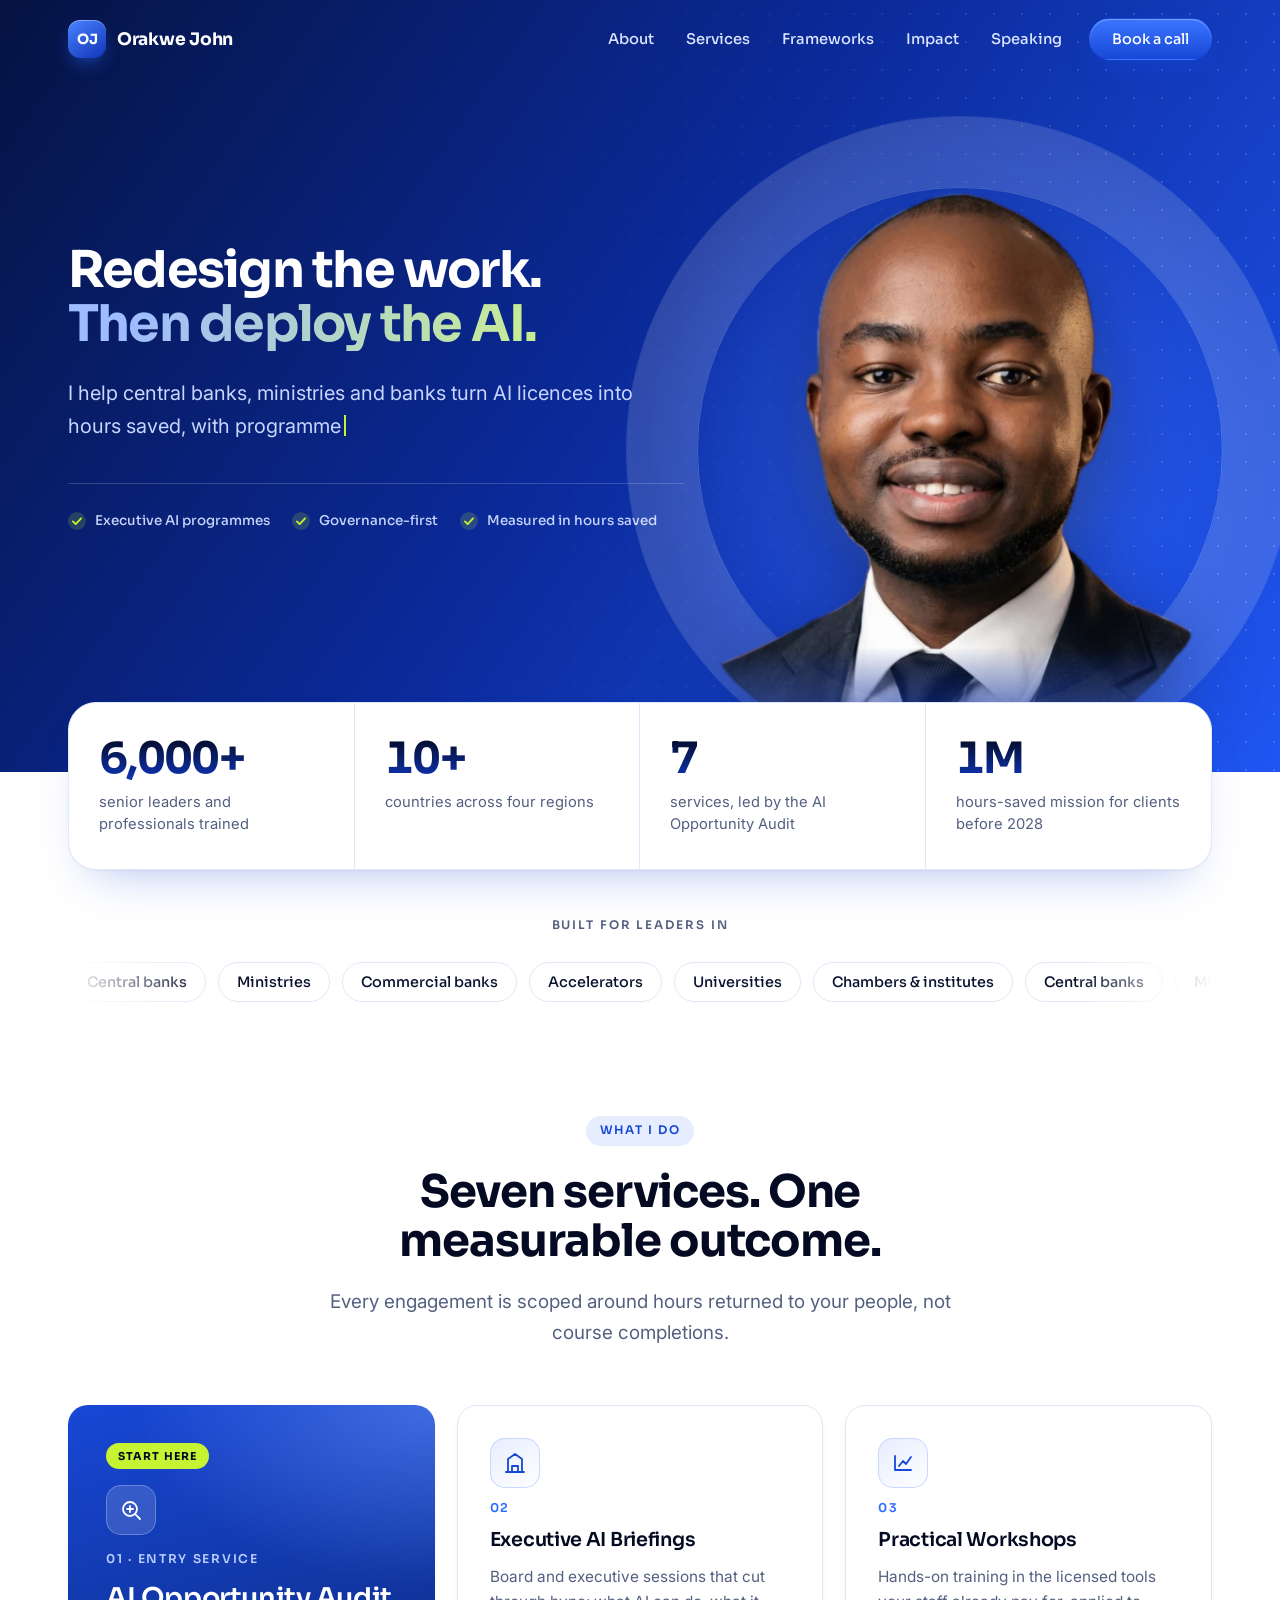
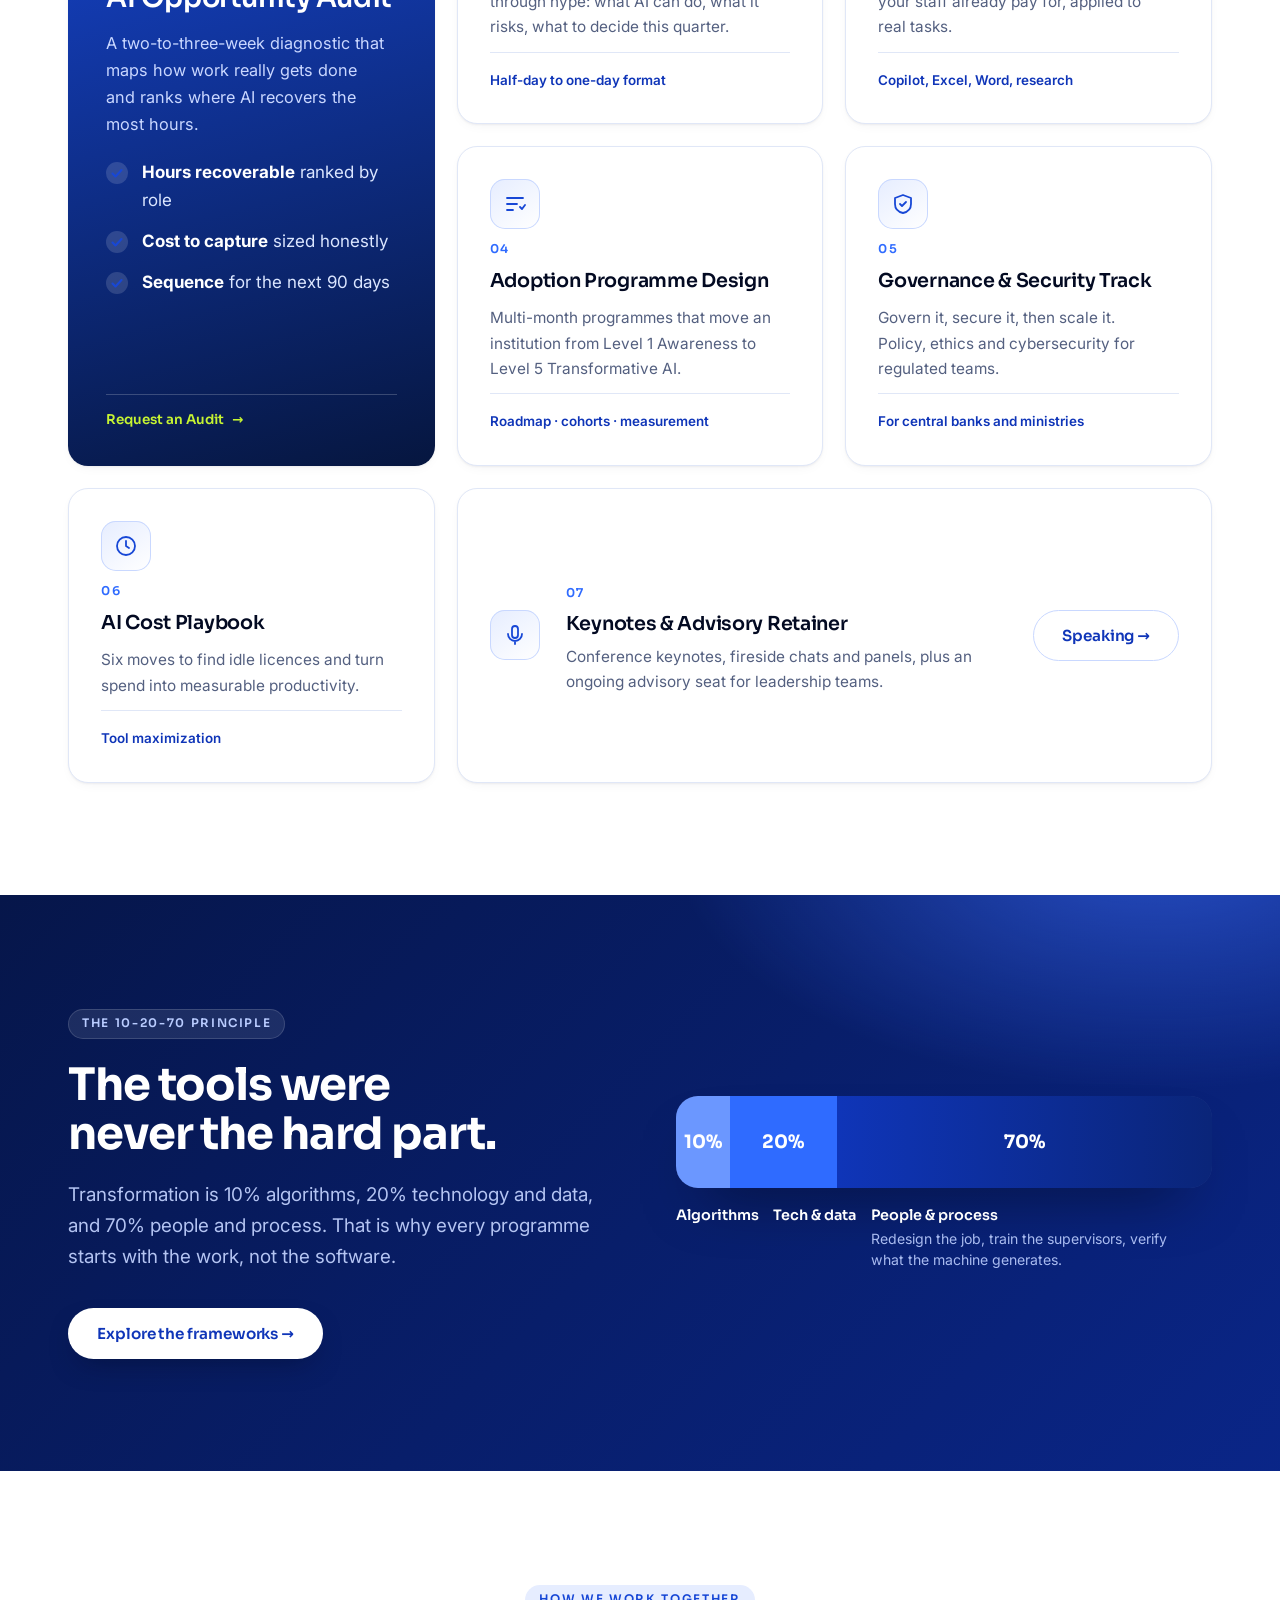
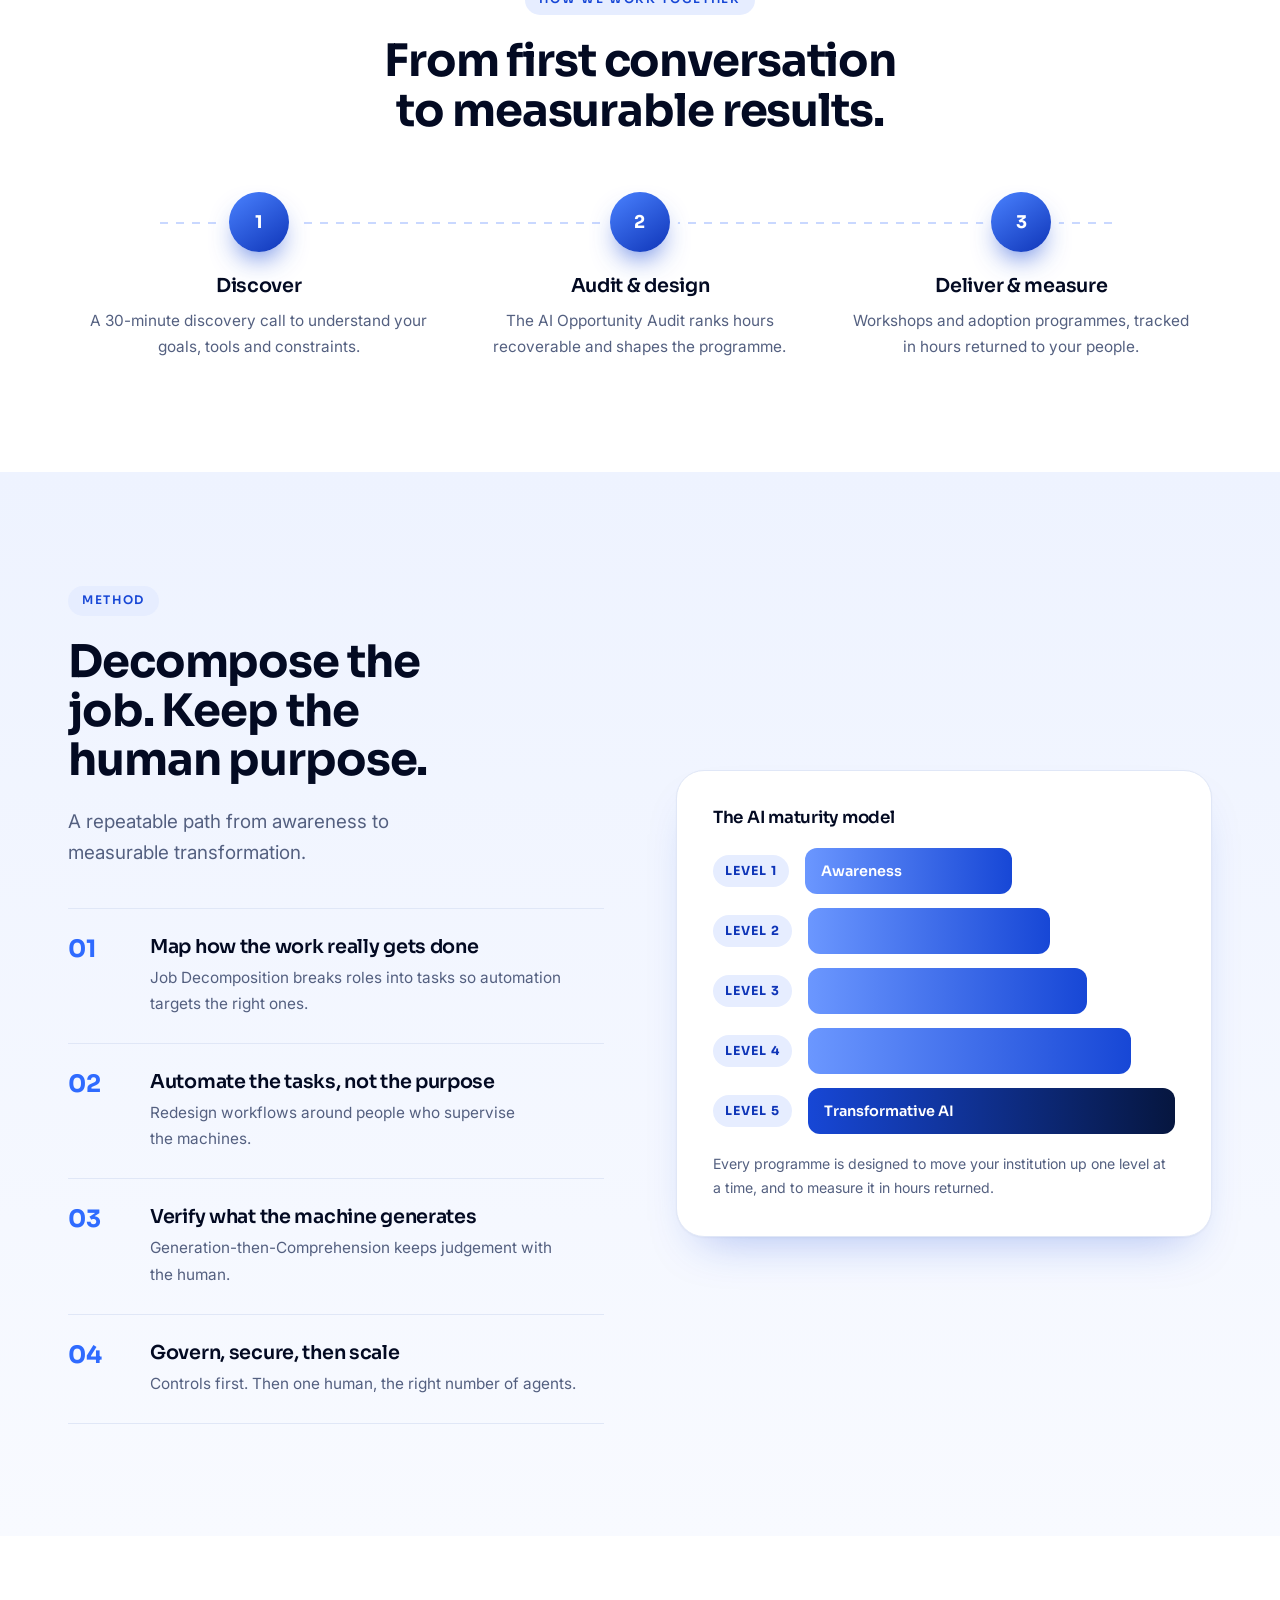
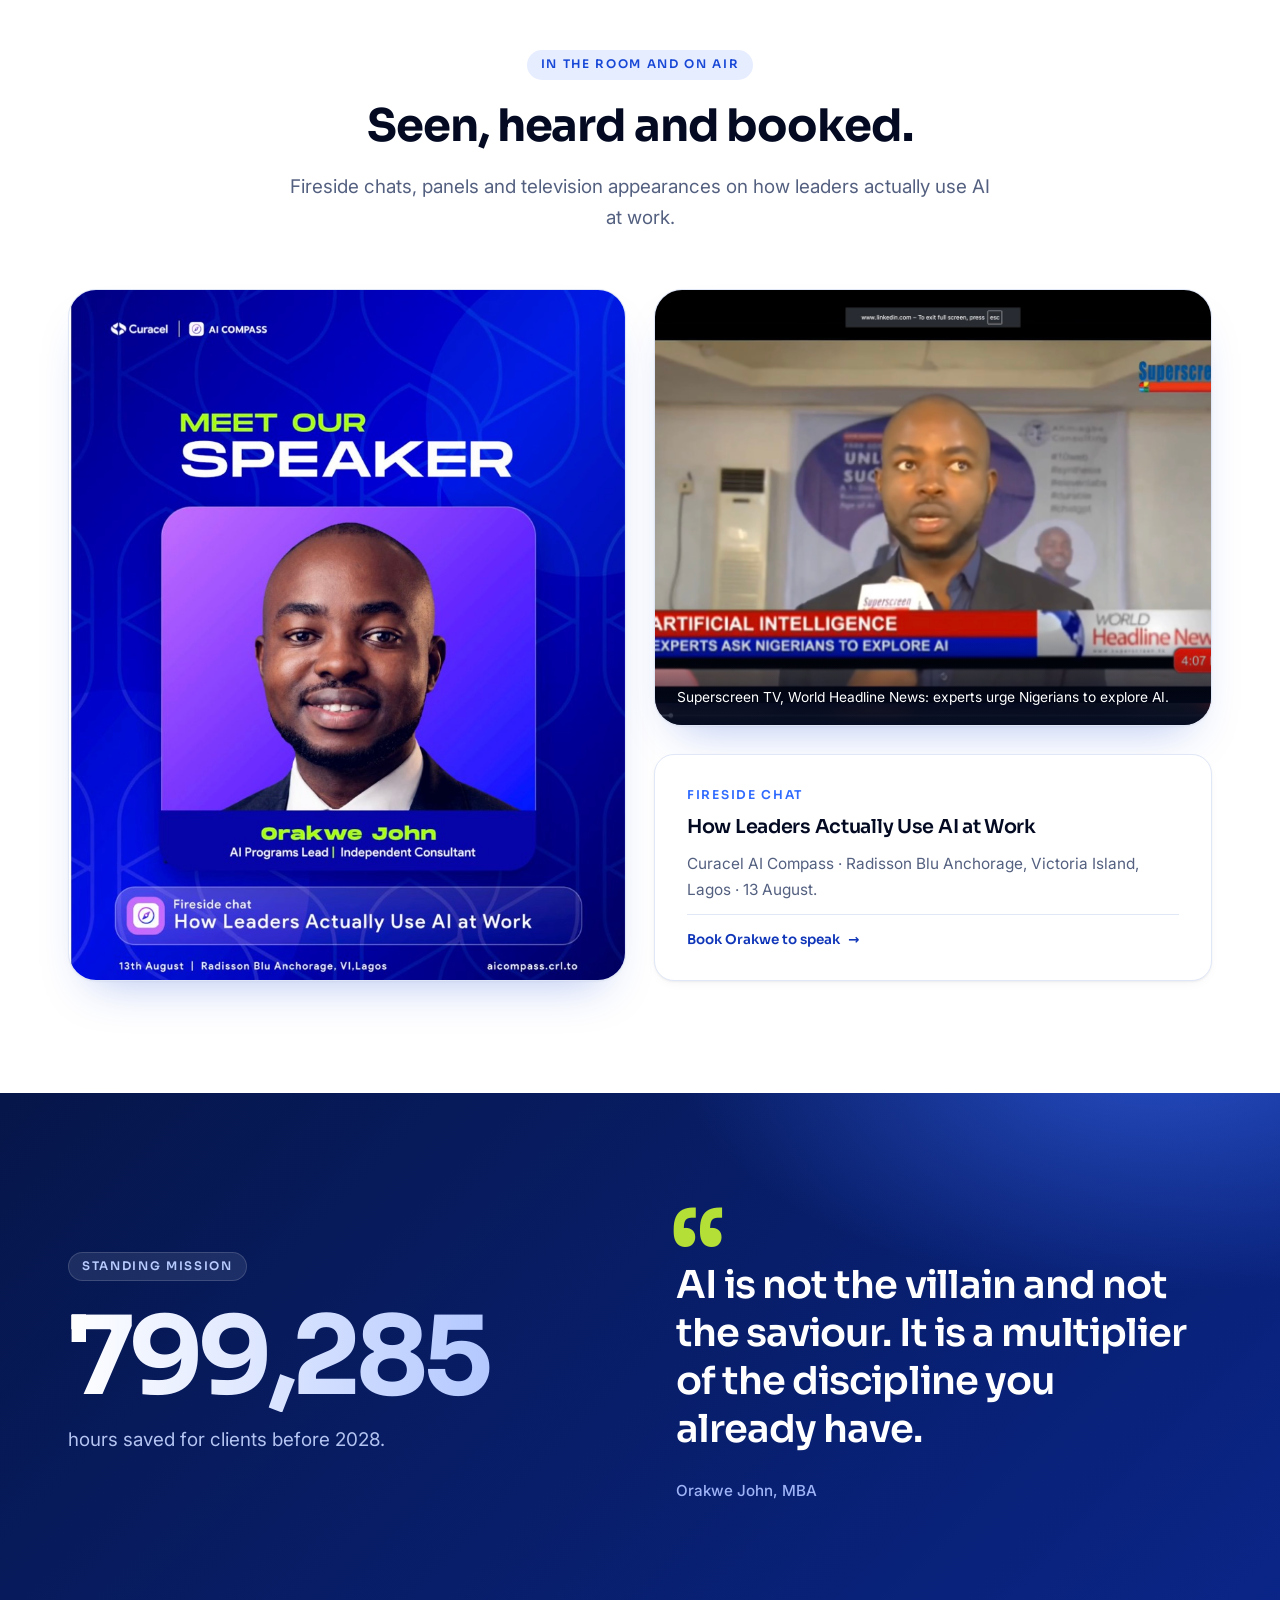
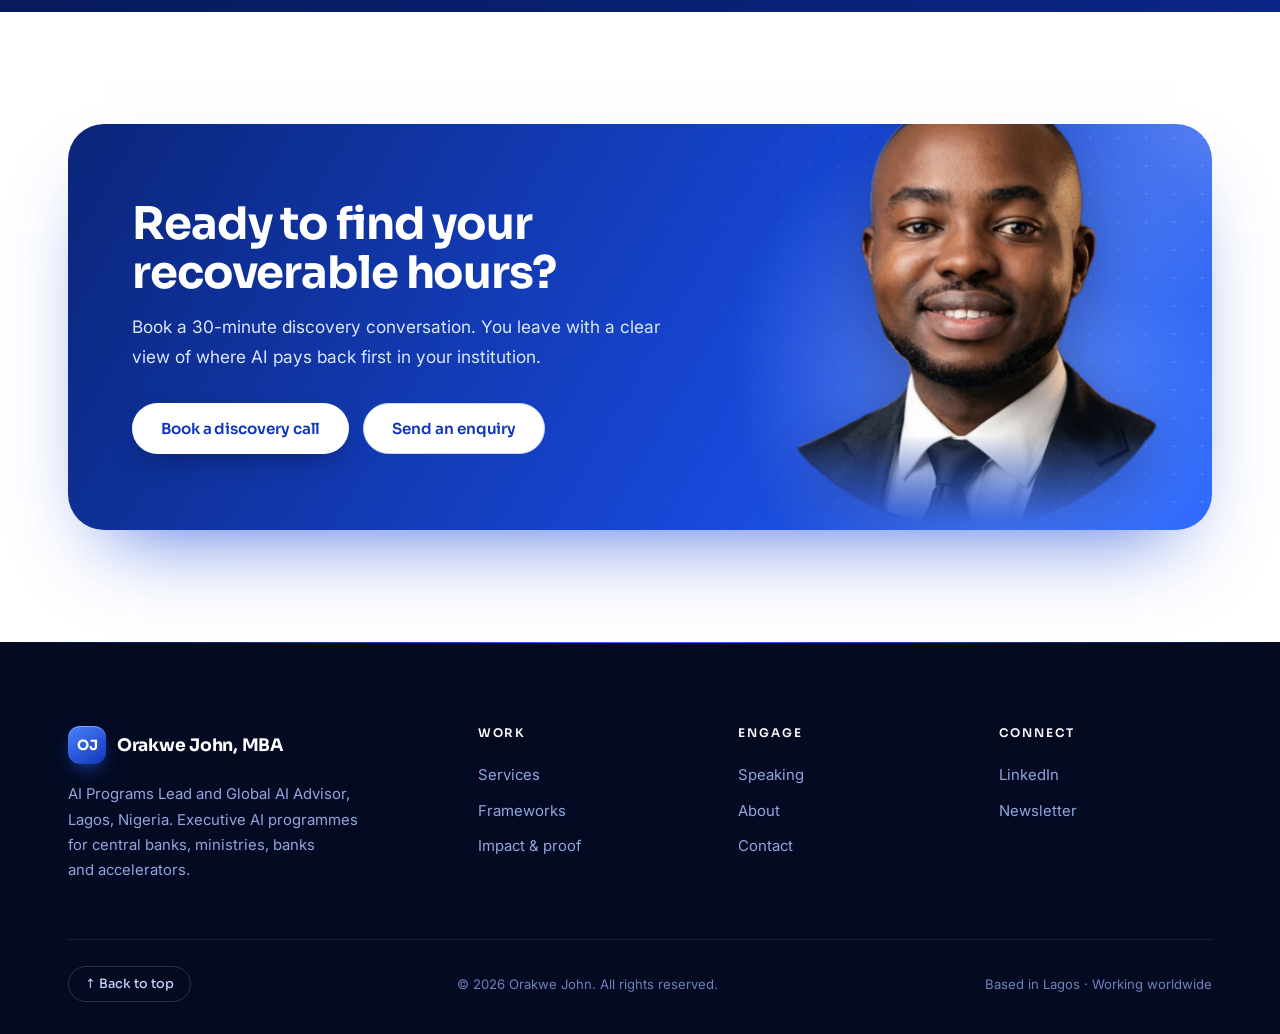
==== commit b263c16b: "Update index.html" ====
--- a/index.html
+++ b/index.html
@@ -146,17 +146,14 @@
       <div class="bar-track" data-progress><i></i></div>
     </div>
     <div class="reveal d1">
-      <p class="quote">“AI is not the villain and not the saviour. It is a multiplier of the discipline you already have.”<small>Orakwe John, MBA</small></p>
+      <p class="quote"><span class="qm" aria-hidden="true">“</span>AI is not the villain and not the saviour. It is a multiplier of the discipline you already have.<small>Orakwe John, MBA</small></p>
     </div>
   </div>
 </section>
 
 <section class="section">
   <div class="wrap">
-    <div class="cta-band reveal">
-      <div><h2>Ready to find your recoverable hours?</h2><p>Book a 30-minute discovery conversation. You leave with a clear view of where AI pays back first in your institution.</p></div>
-      <div class="btn-row"><a class="btn btn-light" data-book href="contact.html">Book a discovery call</a><a class="btn btn-ghost" href="contact.html#enquiry">Send an enquiry</a></div>
-    </div>
+    <div class="cta-band reveal"><div class="cta-copy"><h2>Ready to find your recoverable hours?</h2><p>Book a 30-minute discovery conversation. You leave with a clear view of where AI pays back first in your institution.</p><div class="btn-row"><a class="btn btn-light" data-book href="contact.html">Book a discovery call</a><a class="btn btn-ghost" href="contact.html#enquiry">Send an enquiry</a></div></div></div>
   </div>
 </section>
 </main>
--- a/assets/css/style.css
+++ b/assets/css/style.css
@@ -336,3 +336,57 @@
 }
 .hero-points{gap:10px 22px;font-size:.84rem}
 @media (max-width:1020px){.hero-points{margin-top:30px}}
+
+/* ===== v4 refinements ===== */
+/* CTA band with portrait */
+.cta-band{display:block;padding:76px 64px;min-height:320px}
+.cta-band .cta-copy{max-width:560px;position:relative;z-index:2}
+.cta-band .btn-row{flex-direction:row;width:auto;margin-top:32px;justify-self:auto}
+.cta-band .btn-row .btn{width:auto}
+.cta-band .cta-fig{position:absolute;right:40px;bottom:0;height:112%;width:auto;max-width:44%;object-fit:contain;object-position:bottom;z-index:1;filter:drop-shadow(0 20px 30px rgba(2,10,50,.35))}
+.cta-band::after{content:"";position:absolute;right:-60px;bottom:-120px;width:560px;height:560px;border-radius:50%;background:radial-gradient(circle,rgba(150,185,255,.55),transparent 66%);z-index:0}
+@media (max-width:900px){.cta-band{padding:48px 28px}.cta-band .cta-fig{display:none}.cta-band .cta-copy{max-width:none}}
+@media (max-width:640px){.cta-band .btn-row{flex-direction:column}.cta-band .btn-row .btn{width:100%}}
+
+/* quote */
+.quote{position:relative;padding-top:56px}
+.quote .qm{position:absolute;top:-8px;left:-6px;font:700 7rem/1 var(--font-head);color:var(--lime);opacity:.9}
+.quote small{padding-top:4px}
+
+/* inner page headers */
+.page-hero::after{content:"";position:absolute;right:-140px;top:-120px;width:620px;height:620px;border-radius:50%;border:1.5px solid rgba(255,255,255,.16);box-shadow:0 0 0 80px rgba(255,255,255,.035),0 0 0 81px rgba(255,255,255,.1),0 0 0 170px rgba(255,255,255,.02)}
+.page-hero{padding-bottom:96px}
+.page-hero h1{max-width:18ch}
+
+/* frameworks cards: big outlined numerals */
+.fw{counter-reset:fw}
+.fw .card{counter-increment:fw;overflow:hidden;padding-top:44px;min-height:260px}
+.fw .card::before{content:"0" counter(fw);position:absolute;right:20px;top:2px;font:700 5.2rem/1 var(--font-head);letter-spacing:-.05em;color:transparent;-webkit-text-stroke:1.5px var(--blue-200);transition:-webkit-text-stroke-color .3s}
+.fw .card:hover::before{-webkit-text-stroke-color:var(--blue-500)}
+.fw .card.feature::before{-webkit-text-stroke-color:rgba(255,255,255,.35)}
+.fw .card .num{display:none}
+
+/* card accents */
+.bento .card:not(.feature)::before,.cards .card::before{content:"";position:absolute;left:24px;right:24px;top:0;height:3px;border-radius:0 0 4px 4px;background:linear-gradient(90deg,var(--blue-500),var(--lime));transform:scaleX(0);transform-origin:left;transition:transform .45s cubic-bezier(.2,.7,.2,1)}
+.bento .card:not(.feature):hover::before,.cards .card:hover::before{transform:scaleX(1)}
+.card:hover .icon{transform:translateY(-3px) rotate(-4deg);transition:transform .3s}
+.icon{transition:transform .3s}
+
+/* sticky mobile cta */
+.sticky-cta{position:fixed;left:16px;right:16px;bottom:16px;z-index:40;transform:translateY(140%);transition:transform .4s cubic-bezier(.2,.7,.2,1);box-shadow:0 18px 40px -12px rgba(23,71,214,.9);display:none}
+.sticky-cta.show{transform:none}
+@media (max-width:1020px){.sticky-cta{display:inline-flex}.site-footer{padding-bottom:110px}}
+
+/* footer */
+.site-footer .legal{align-items:center}
+.site-footer a.totop{display:inline-flex;padding:9px 16px;border:1px solid rgba(255,255,255,.16);border-radius:999px;color:#c3d1fb;font:500 .8rem var(--font-head)}
+.site-footer a.totop:hover{background:#fff;color:var(--blue-900)}
+
+/* eyebrow glow + section rhythm */
+.head h2{max-width:20ch;margin-left:auto;margin-right:auto}
+.section.alt{position:relative}
+.photo{transition:transform .5s,box-shadow .5s}
+.photo:hover{transform:translateY(-4px)}
+.table tbody tr{transition:background .2s}
+.proof .cell b{background:linear-gradient(180deg,var(--blue-950),var(--blue-700));-webkit-background-clip:text;background-clip:text;color:transparent}
+.btn-primary:focus-visible,.btn-light:focus-visible{outline-offset:4px}
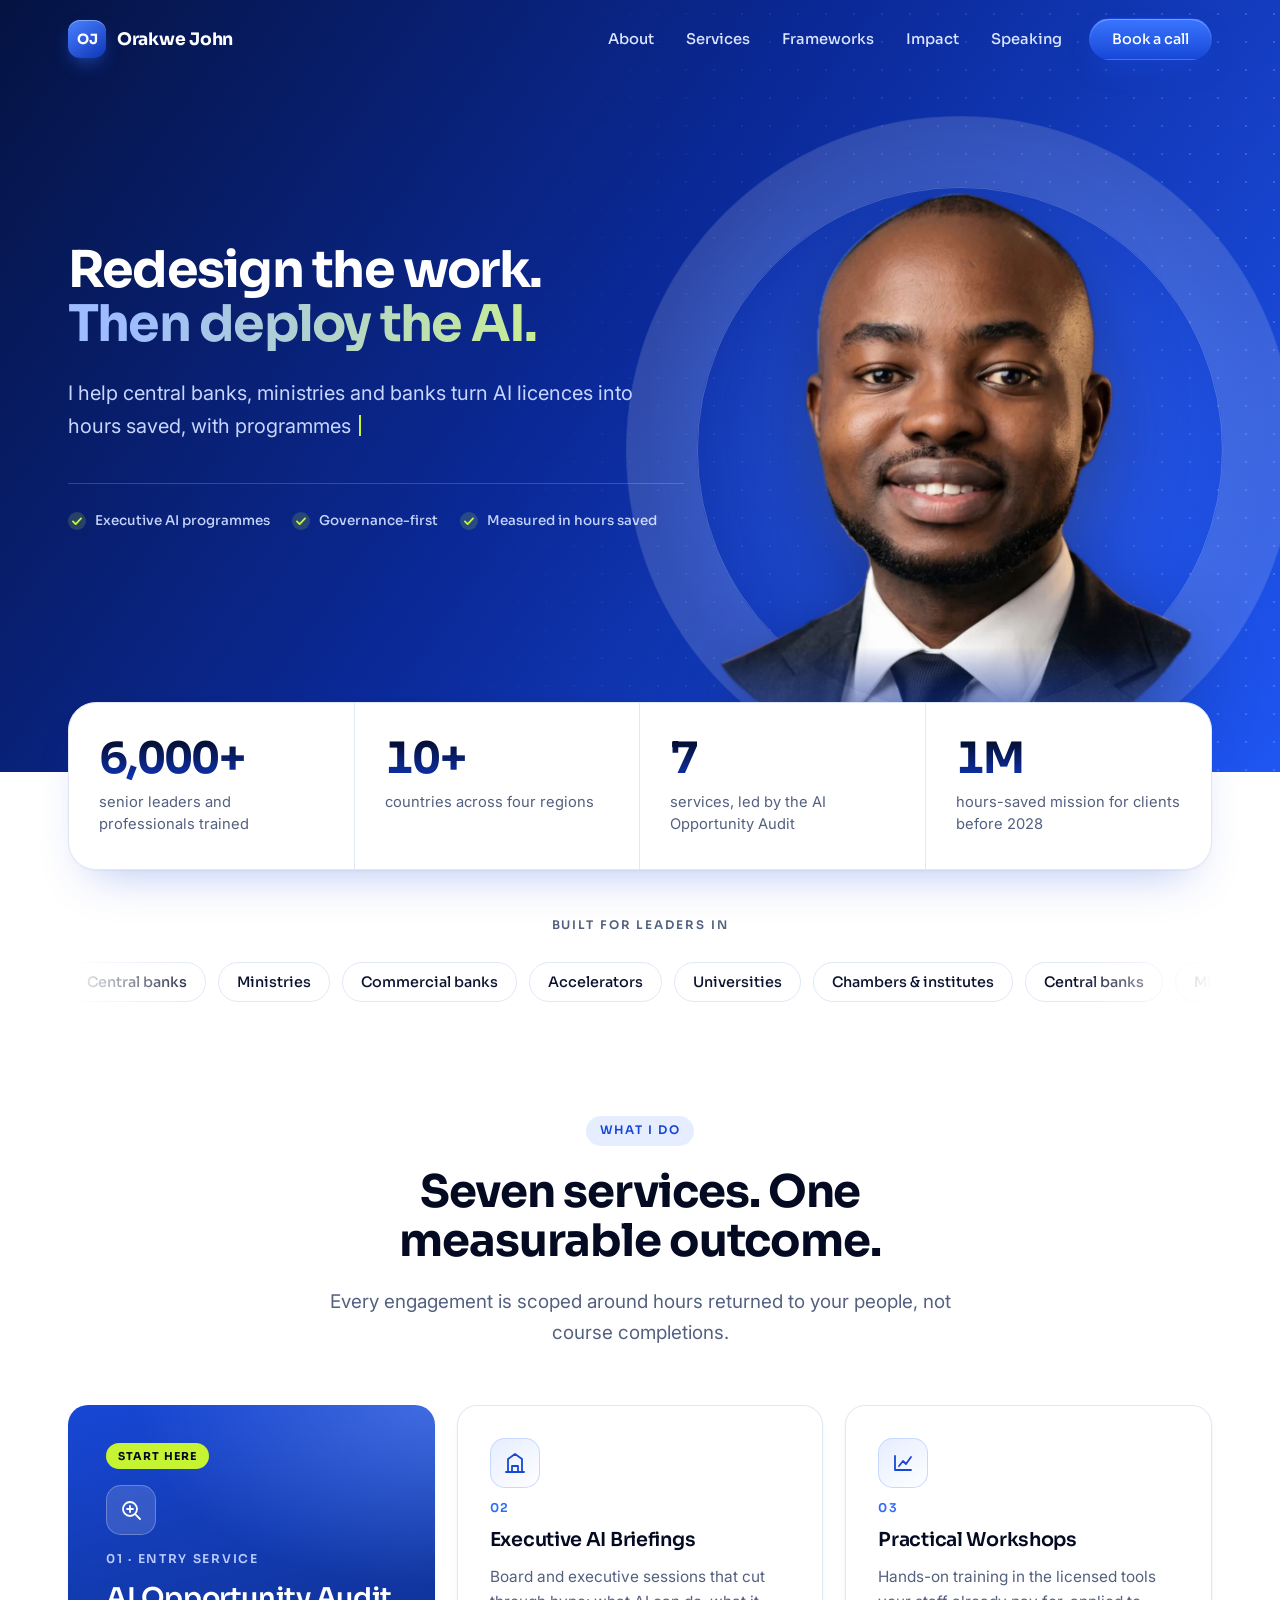
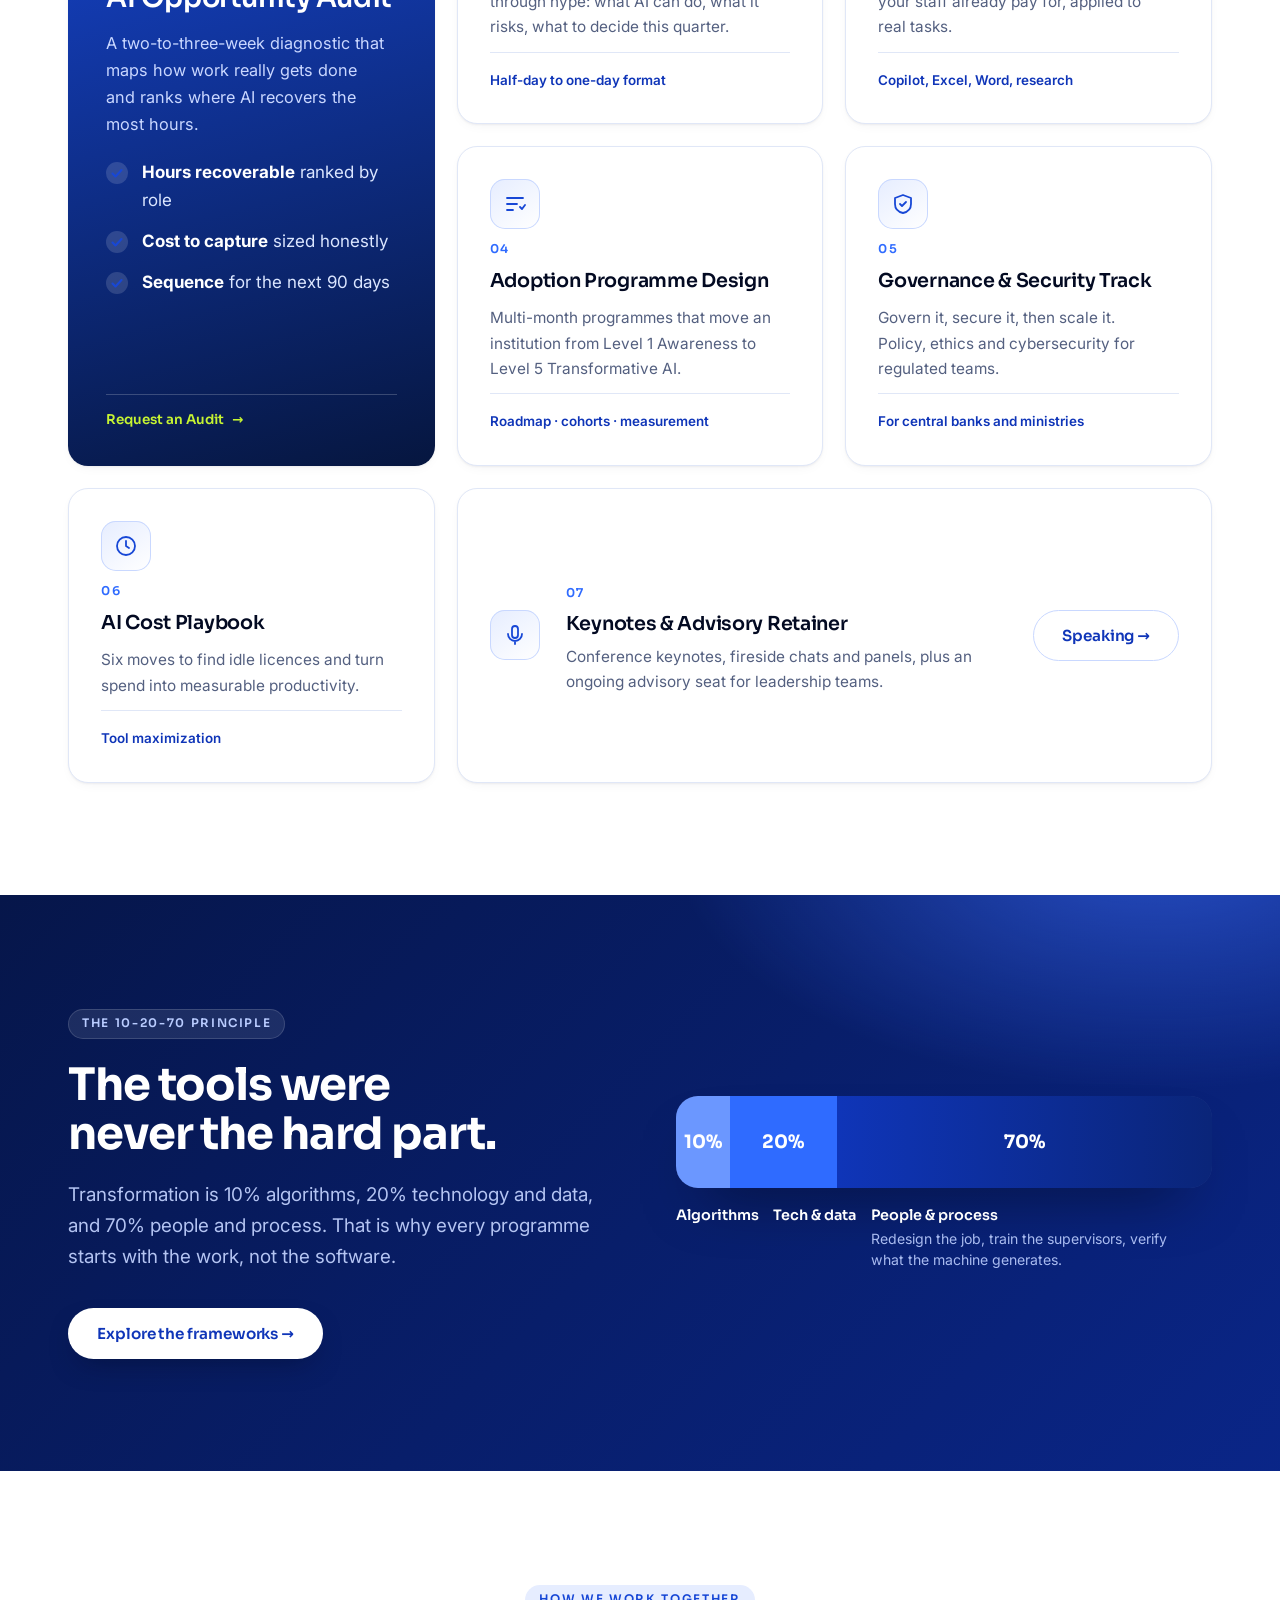
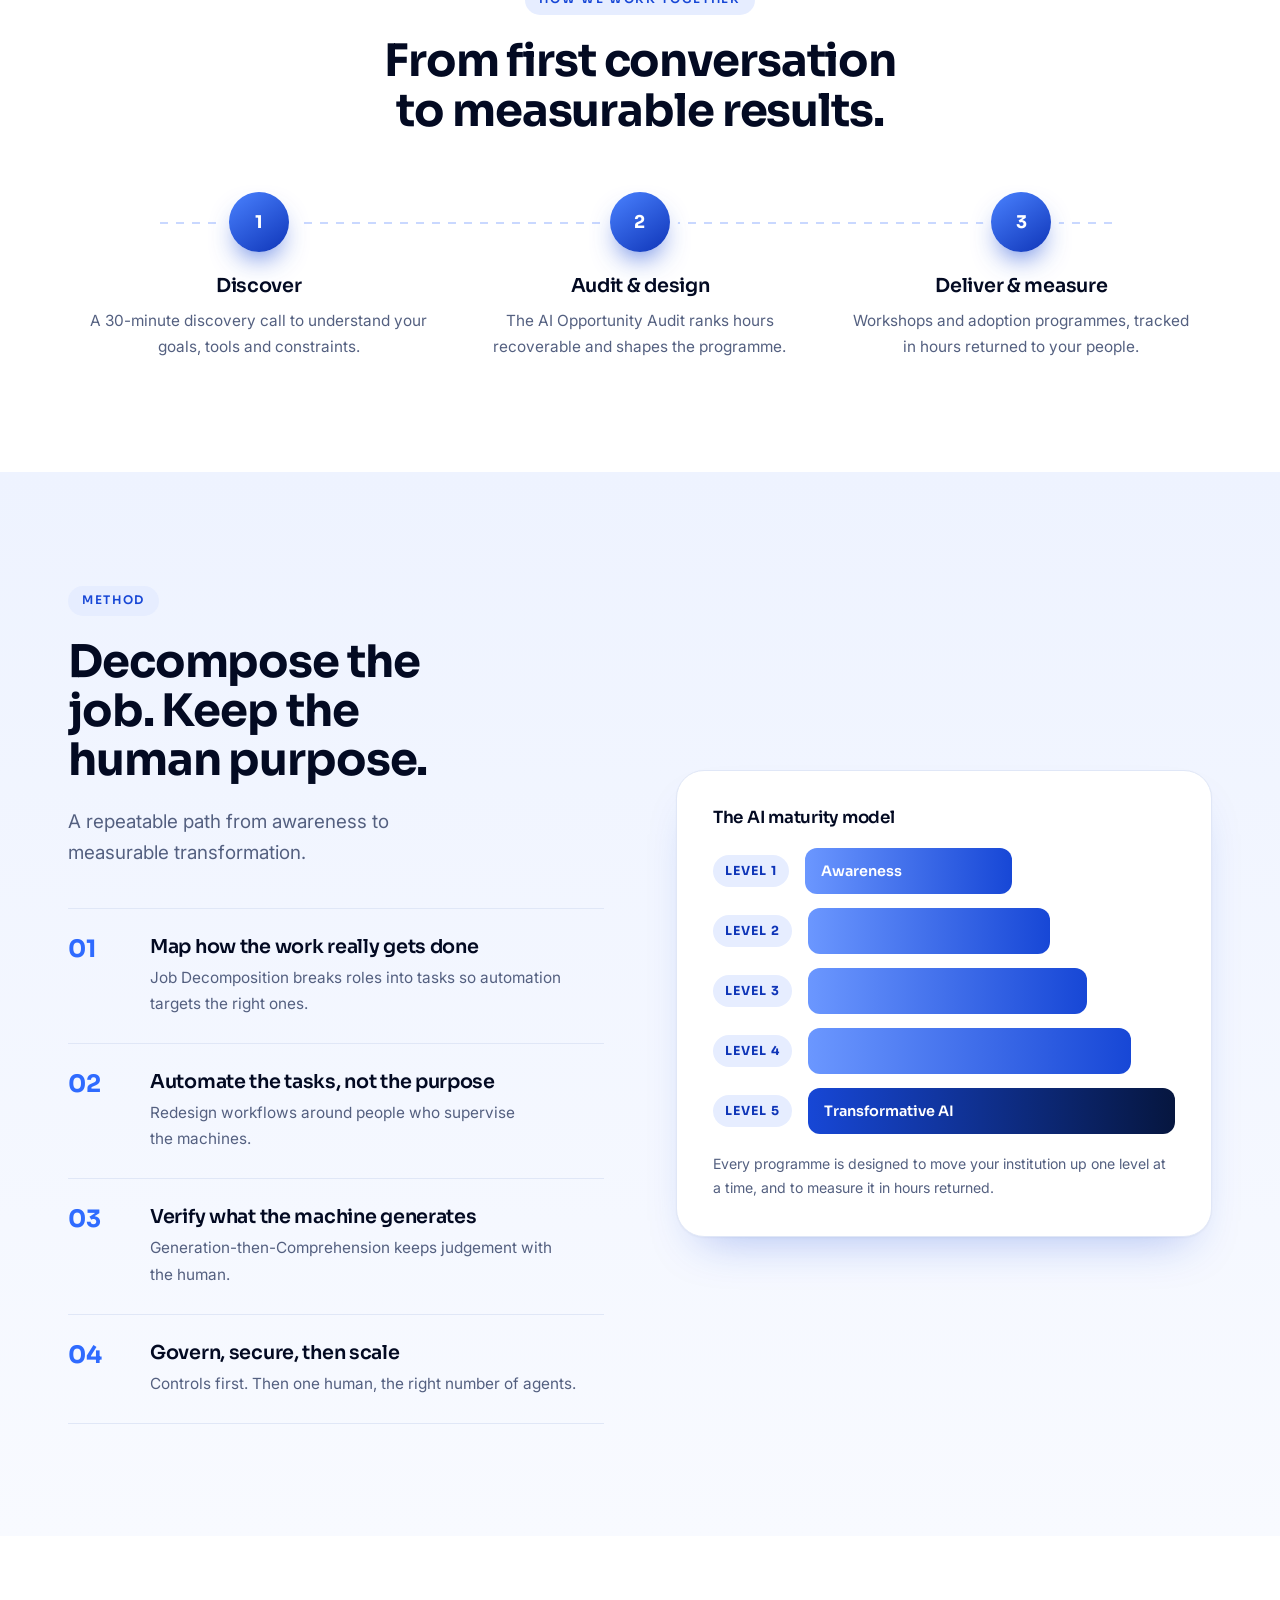
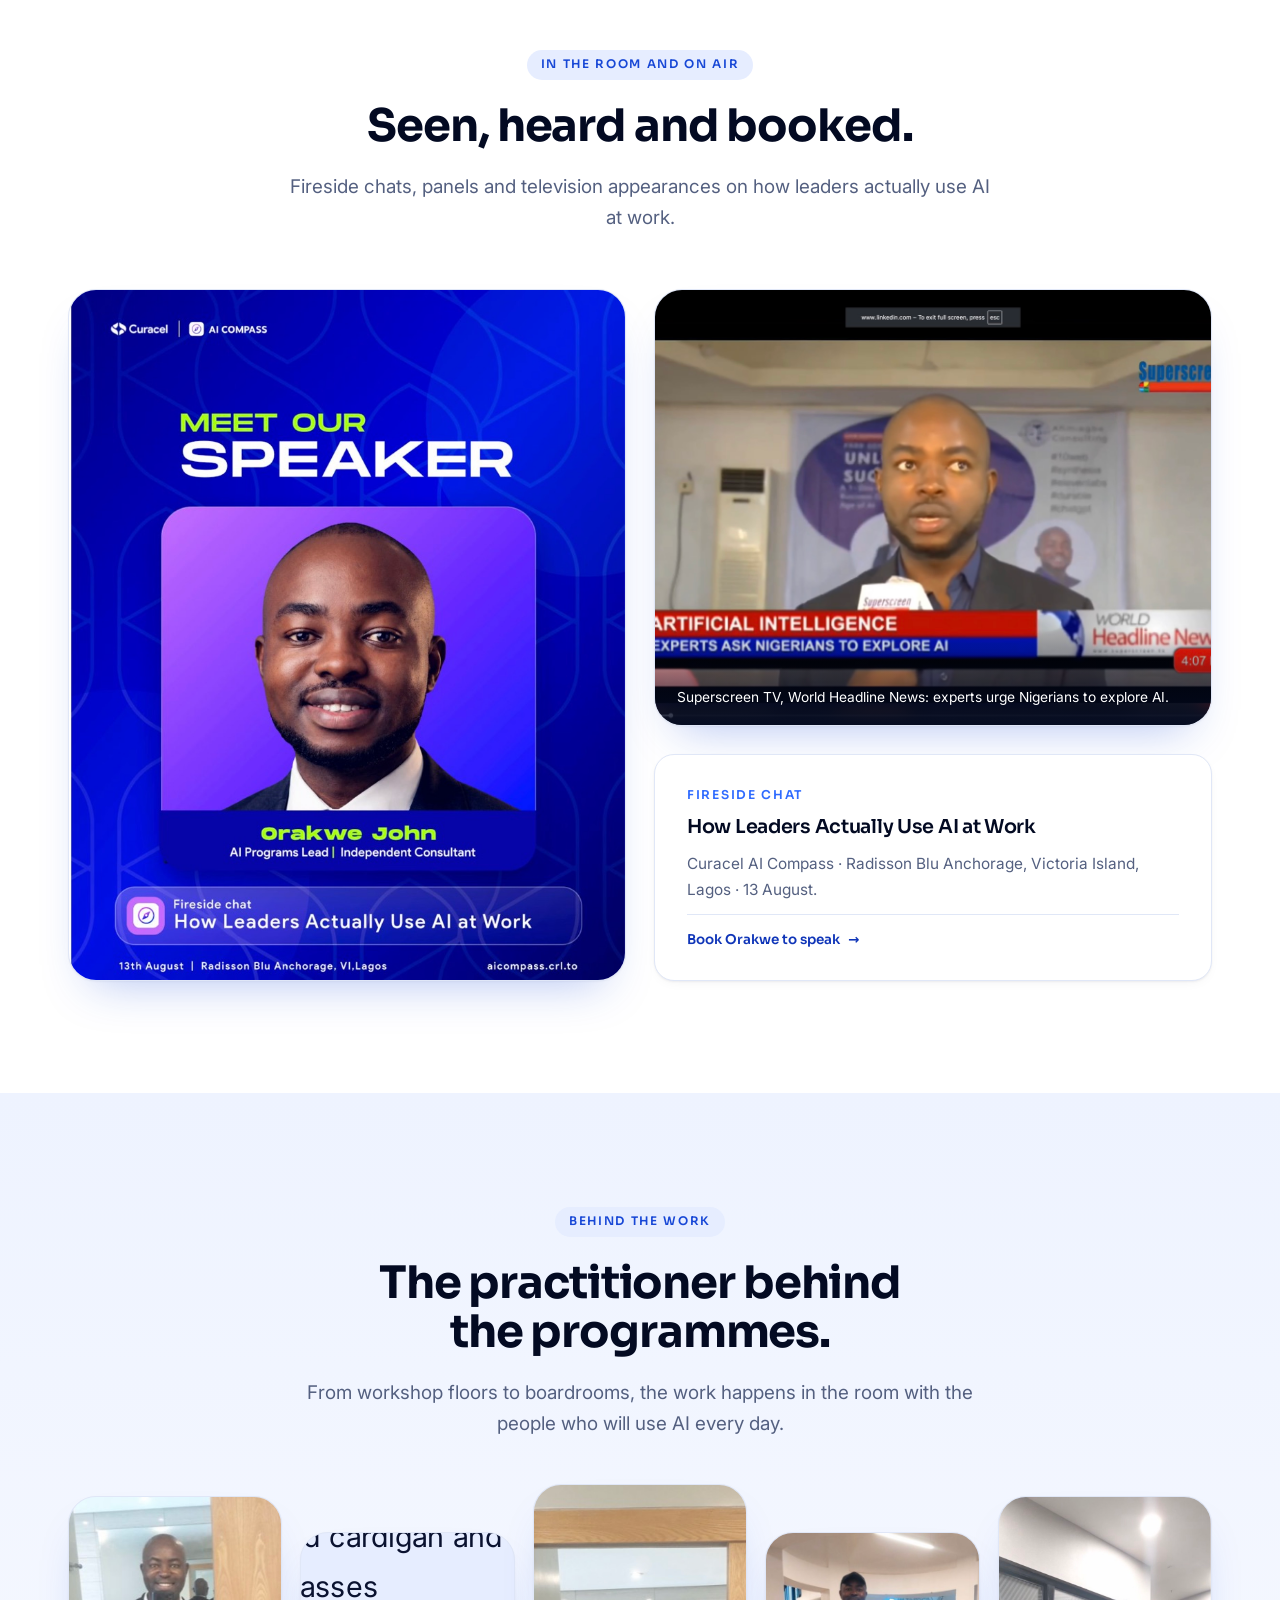
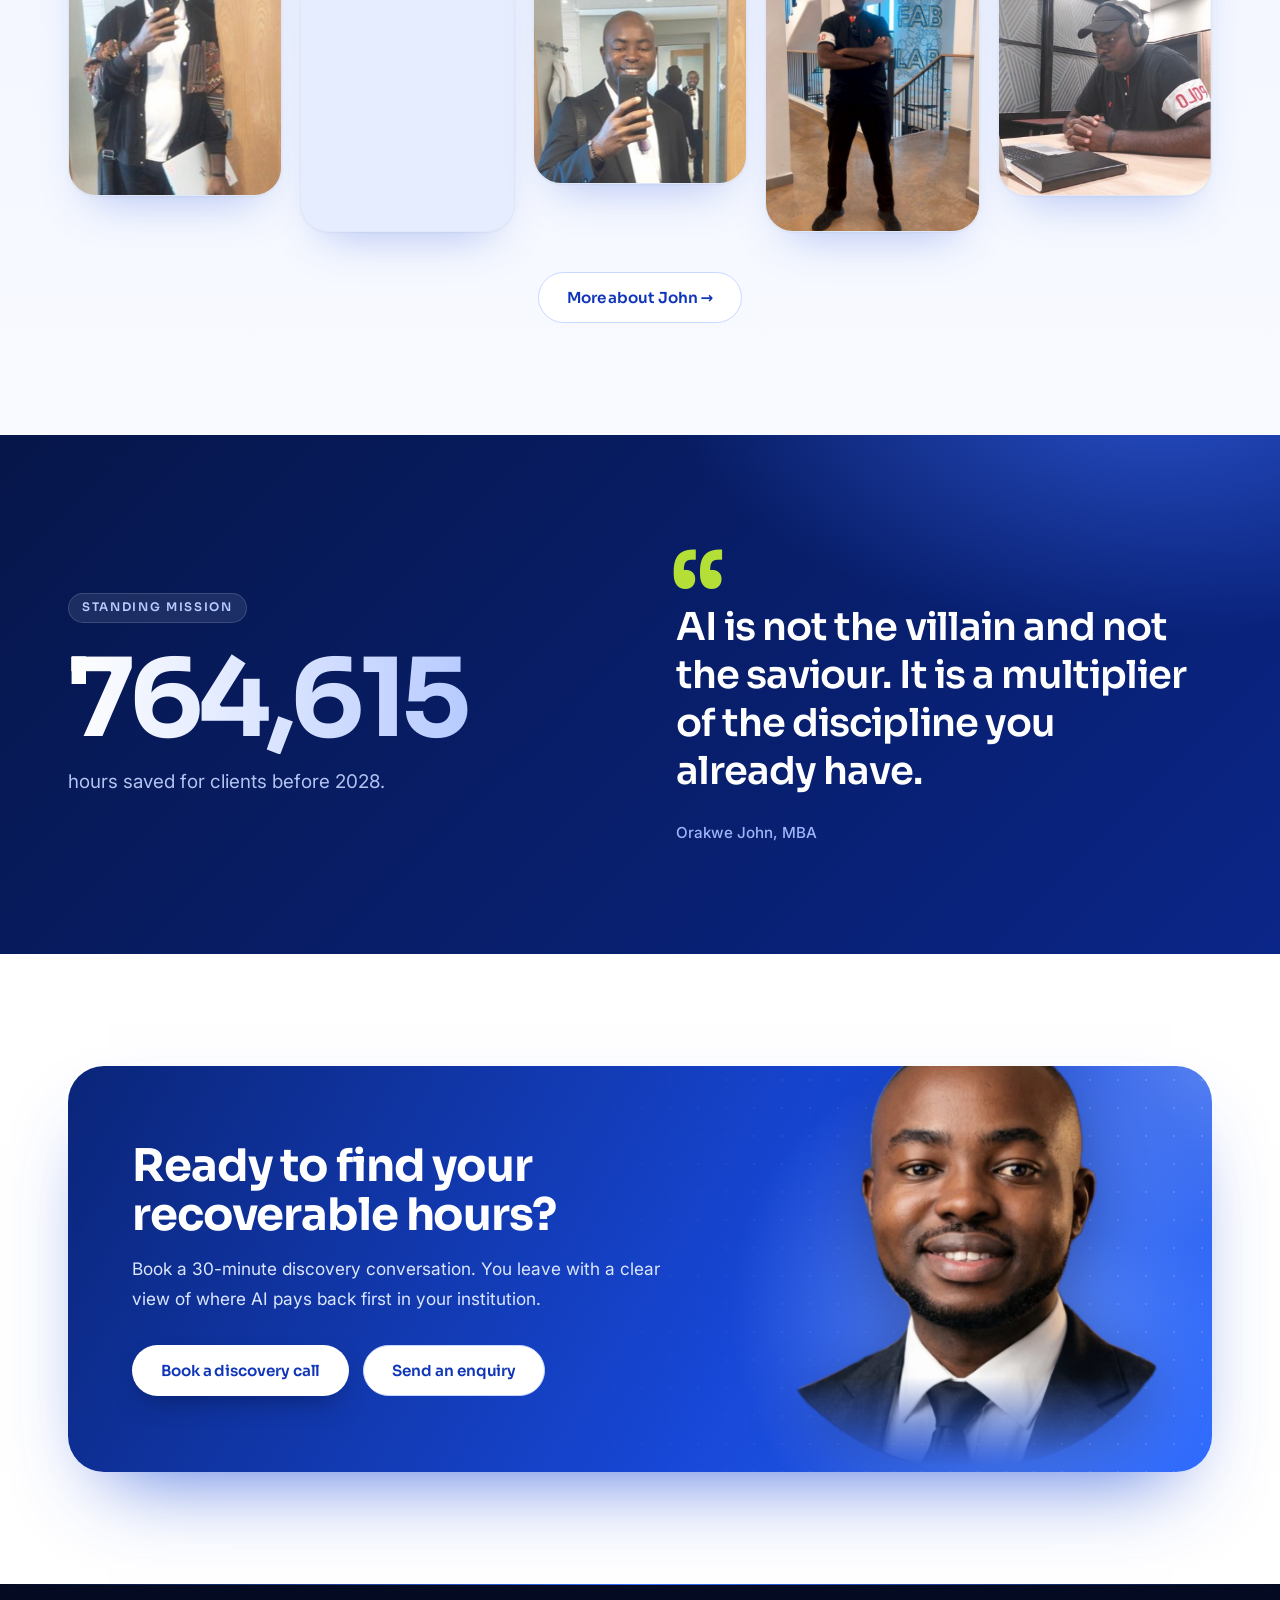
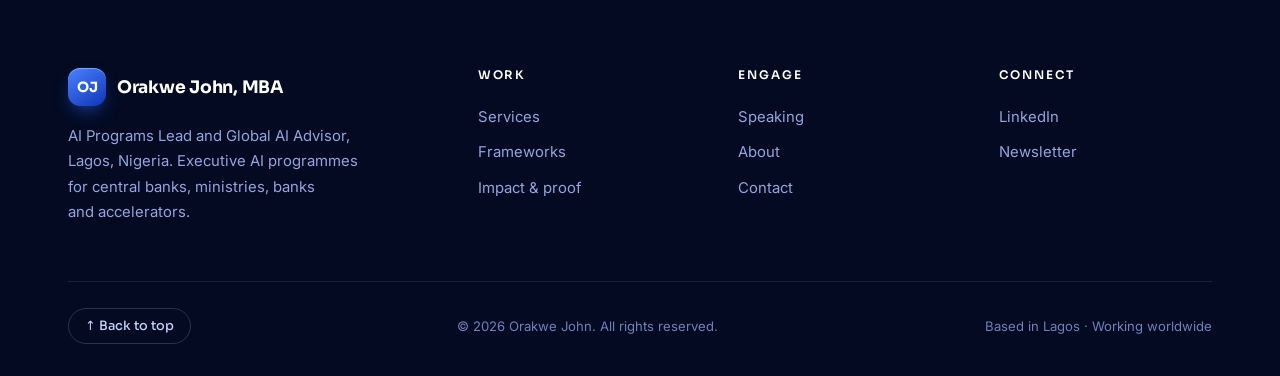
==== commit bcf61938: "Update index.html" ====
--- a/index.html
+++ b/index.html
@@ -137,6 +137,20 @@
   </div>
 </section>
 
+<section class="section alt">
+  <div class="wrap">
+    <div class="head reveal"><span class="eyebrow">Behind the work</span><h2>The practitioner behind the programmes.</h2><p class="lead">From workshop floors to boardrooms, the work happens in the room with the people who will use AI every day.</p></div>
+    <div class="strip">
+      <figure class="photo zoom reveal"><img src="assets/img/kente.jpg" alt="Orakwe John in a patterned jacket, laptop in hand" loading="lazy" style="object-position:50% 30%"></figure>
+      <figure class="photo zoom reveal d1"><img src="assets/img/sunglasses.jpg" alt="Orakwe John in a striped cardigan and sunglasses" loading="lazy" style="object-position:50% 28%"></figure>
+      <figure class="photo zoom reveal d2"><img src="assets/img/suit.jpg" alt="Orakwe John in a blazer, ready for a session" loading="lazy" style="object-position:50% 12%"></figure>
+      <figure class="photo zoom-sm reveal d1"><img src="assets/img/fablab.jpg" alt="Orakwe John at an innovation hub" loading="lazy" style="object-position:50% 40%"></figure>
+      <figure class="photo reveal d2"><img src="assets/img/working.jpg" alt="Orakwe John preparing for a session" loading="lazy" style="object-position:55% 45%"></figure>
+    </div>
+    <p class="center reveal" style="margin:40px auto 0"><a class="btn btn-ghost" href="about.html">More about John →</a></p>
+  </div>
+</section>
+
 <section class="section dark">
   <div class="wrap grid-2">
     <div class="reveal">
--- a/assets/css/style.css
+++ b/assets/css/style.css
@@ -390,3 +390,20 @@
 .table tbody tr{transition:background .2s}
 .proof .cell b{background:linear-gradient(180deg,var(--blue-950),var(--blue-700));-webkit-background-clip:text;background-clip:text;color:transparent}
 .btn-primary:focus-visible,.btn-light:focus-visible{outline-offset:4px}
+
+/* photo strip + gallery */
+.strip{display:grid;grid-template-columns:repeat(5,1fr);gap:18px;align-items:start}
+.strip .photo{aspect-ratio:3/4.2}
+.strip .photo:nth-child(even){margin-top:36px}
+.strip .photo:nth-child(odd):nth-child(3){margin-top:-12px}
+.gallery.three .photo figcaption{font:500 .84rem var(--font-head)}
+@media (max-width:1020px){
+  .strip{display:flex;overflow-x:auto;scroll-snap-type:x mandatory;gap:14px;margin:0 -20px;padding:0 20px 20px;-webkit-overflow-scrolling:touch}
+  .strip .photo{flex:0 0 66%;max-width:300px;scroll-snap-align:center;margin-top:0!important}
+}
+.photo.zoom img{transform:scale(1.7);transform-origin:50% 33%}
+.photo.zoom:hover img{transform:scale(1.76)}
+.photo.zoom-sm img{transform:scale(1.35);transform-origin:50% 45%}
+.photo.zoom-sm:hover img{transform:scale(1.4)}
+.photo.zoom img[src*="suit"]{transform-origin:50% 20%;transform:scale(1.55)}
+.photo.zoom:hover img[src*="suit"]{transform:scale(1.6)}
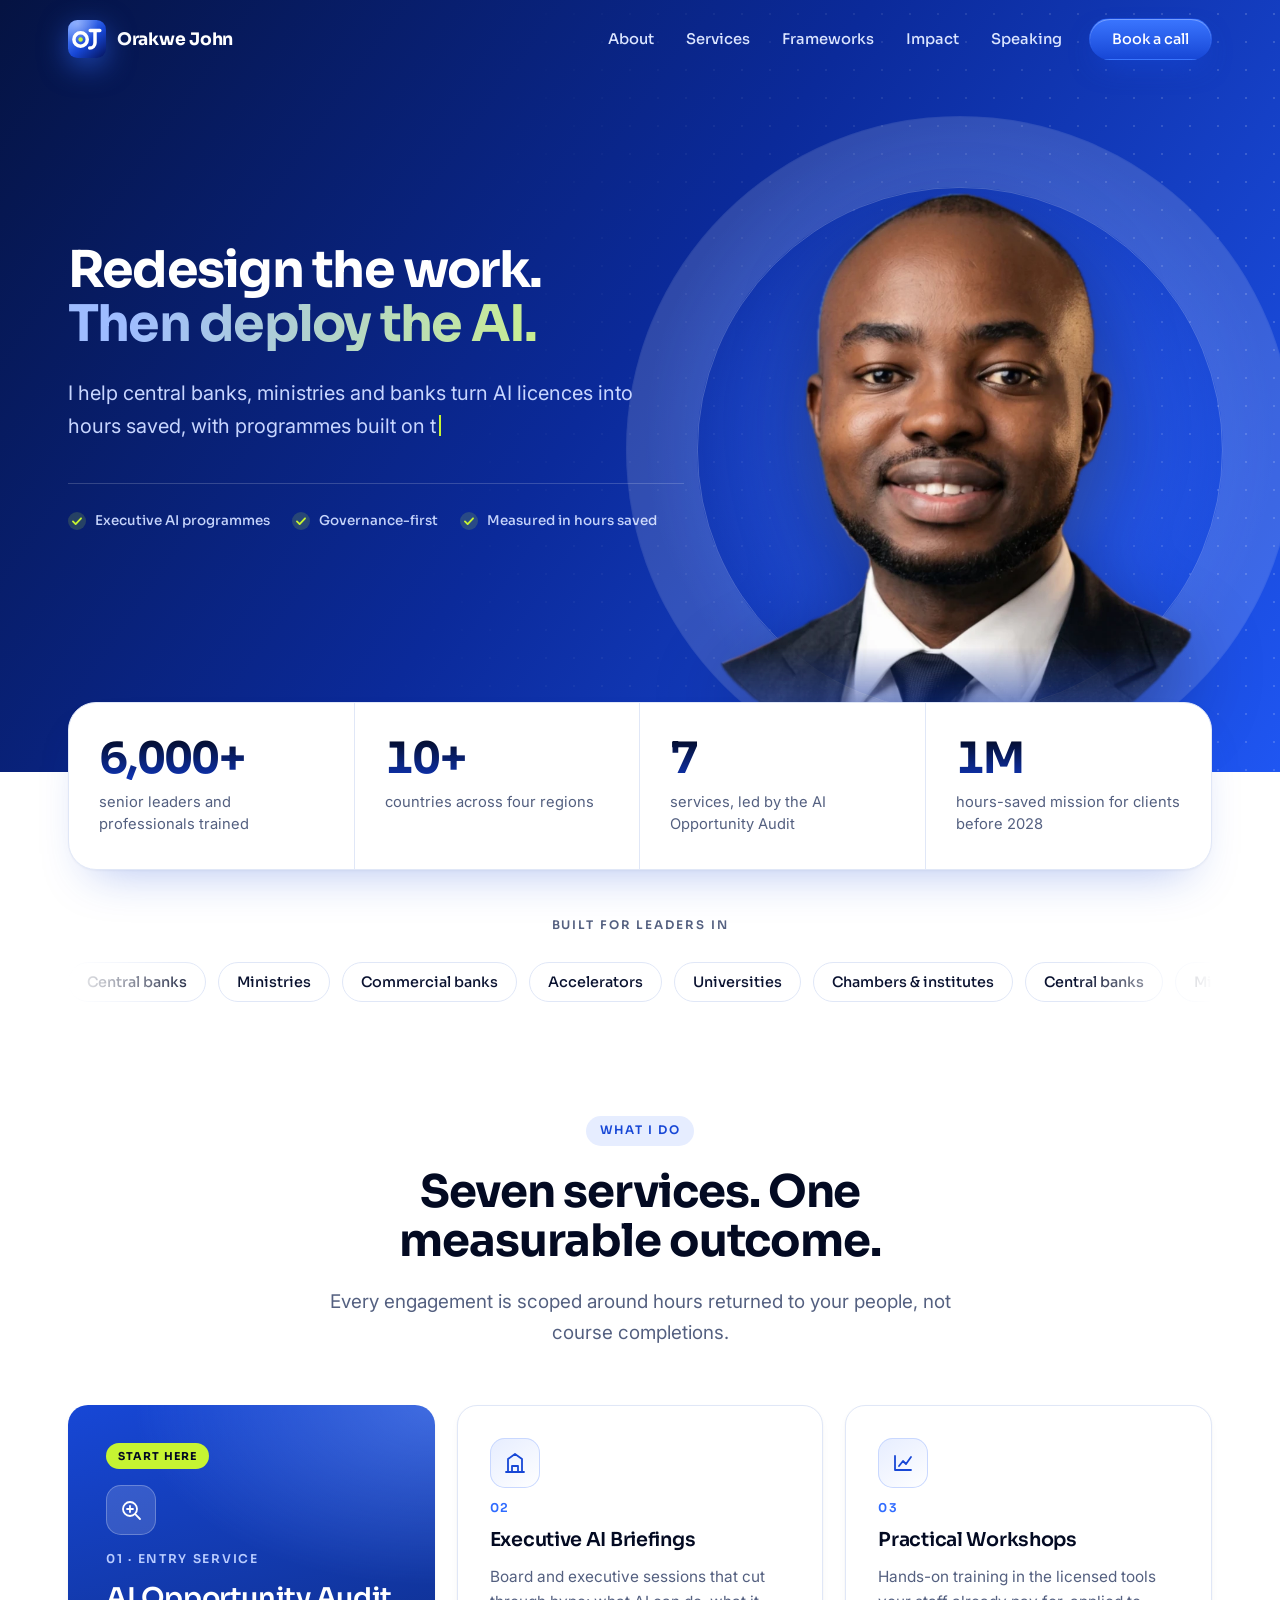
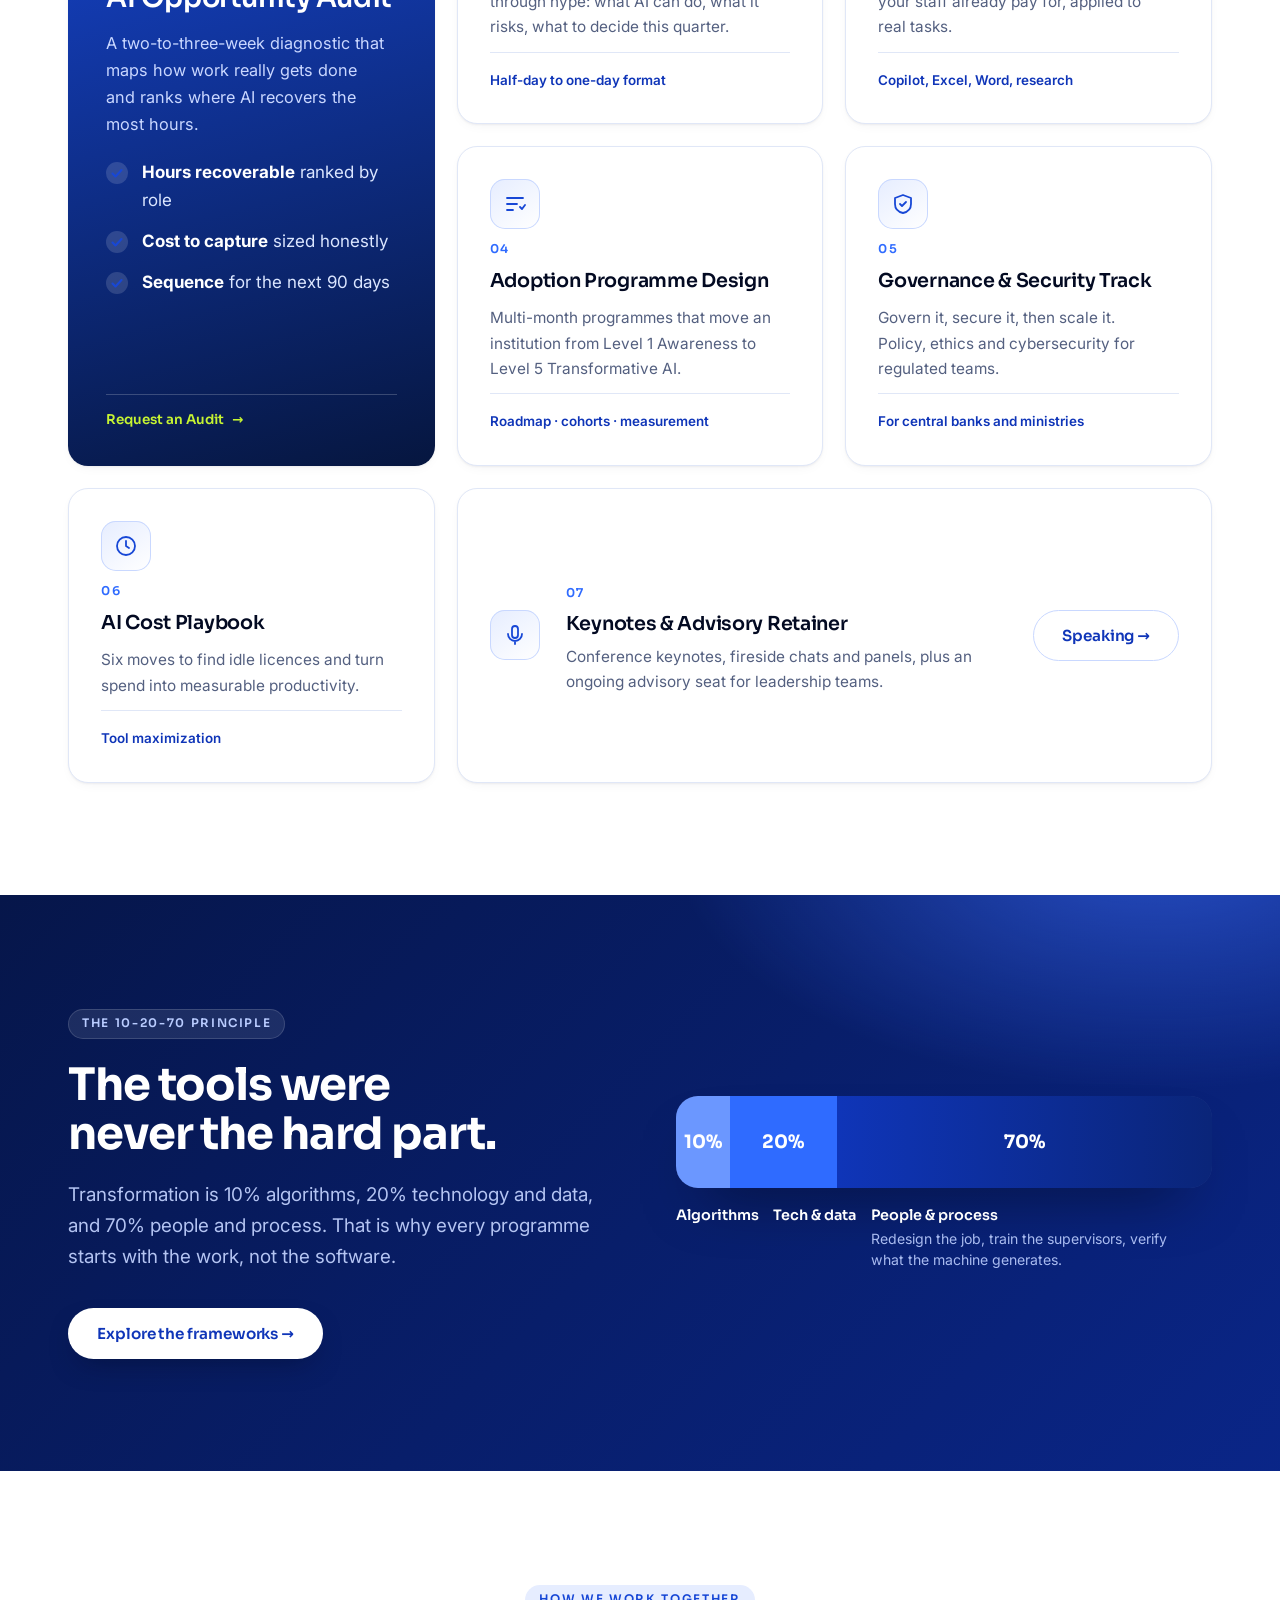
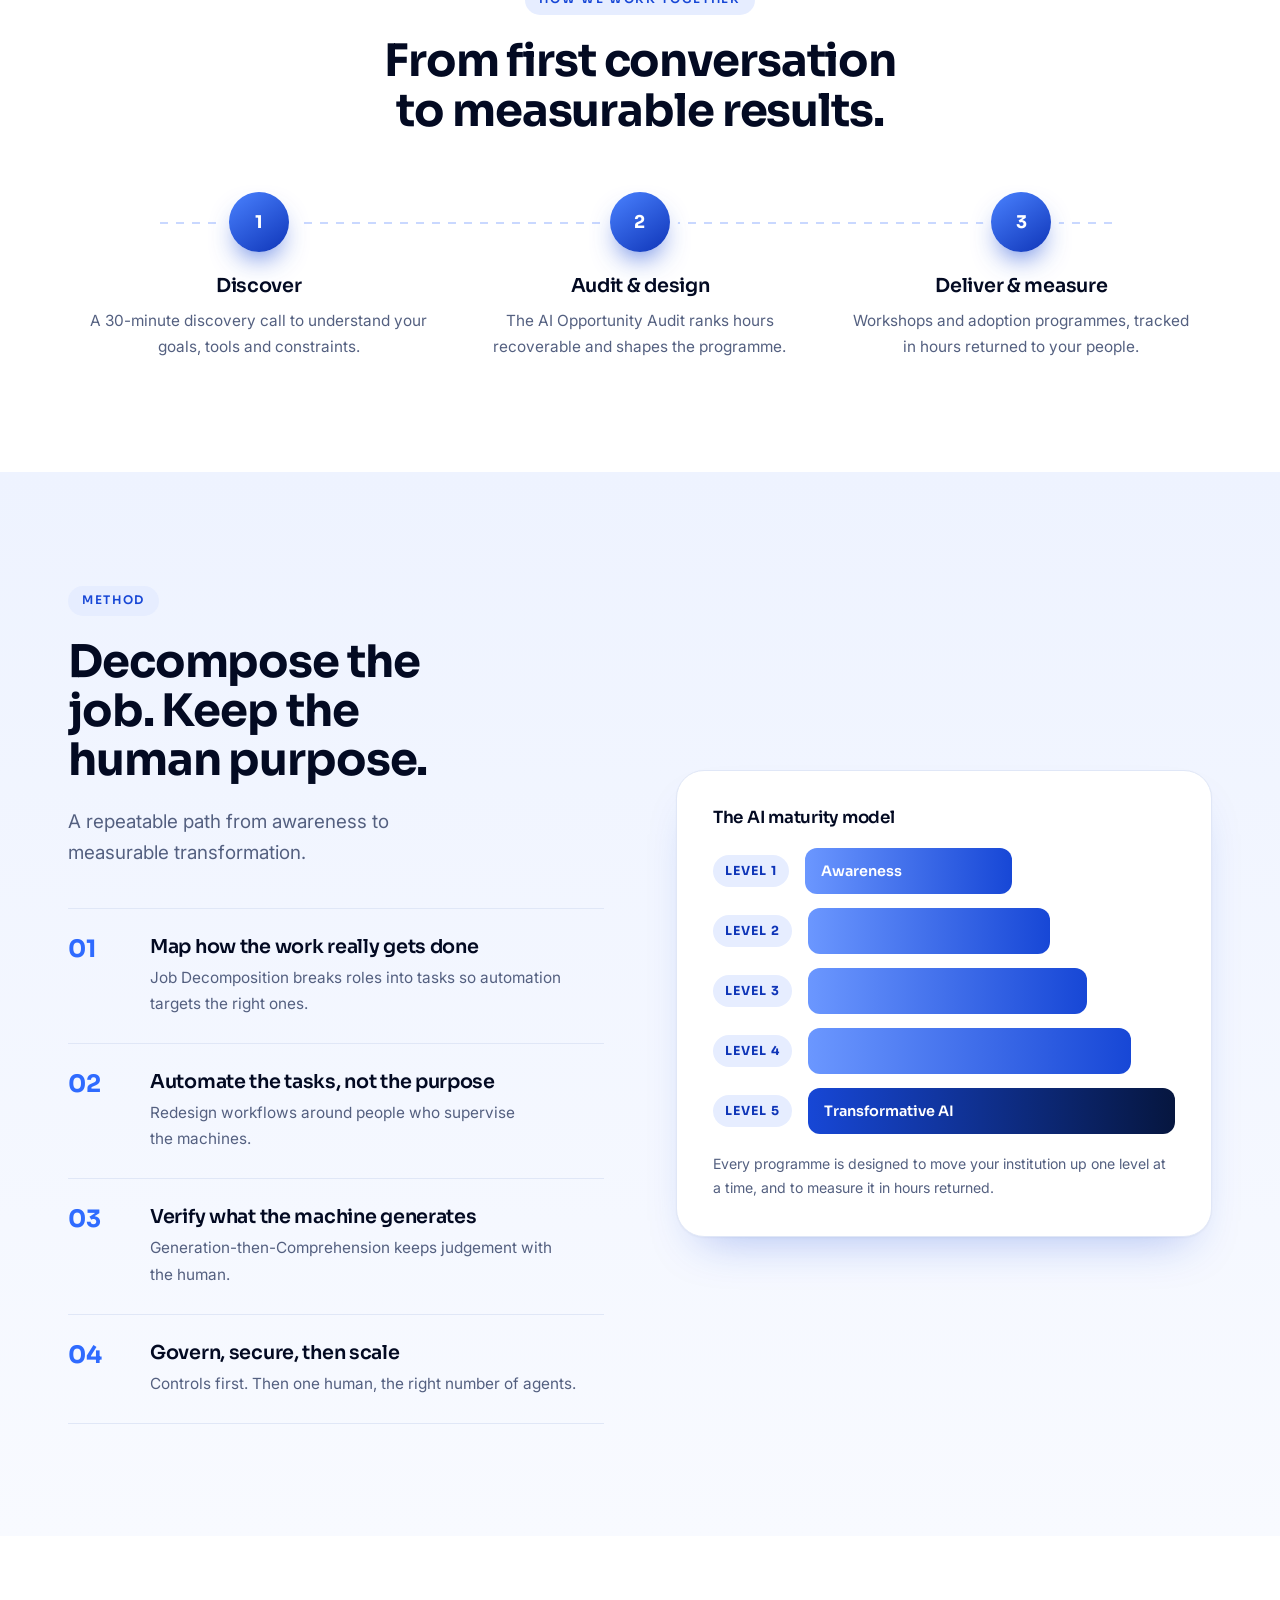
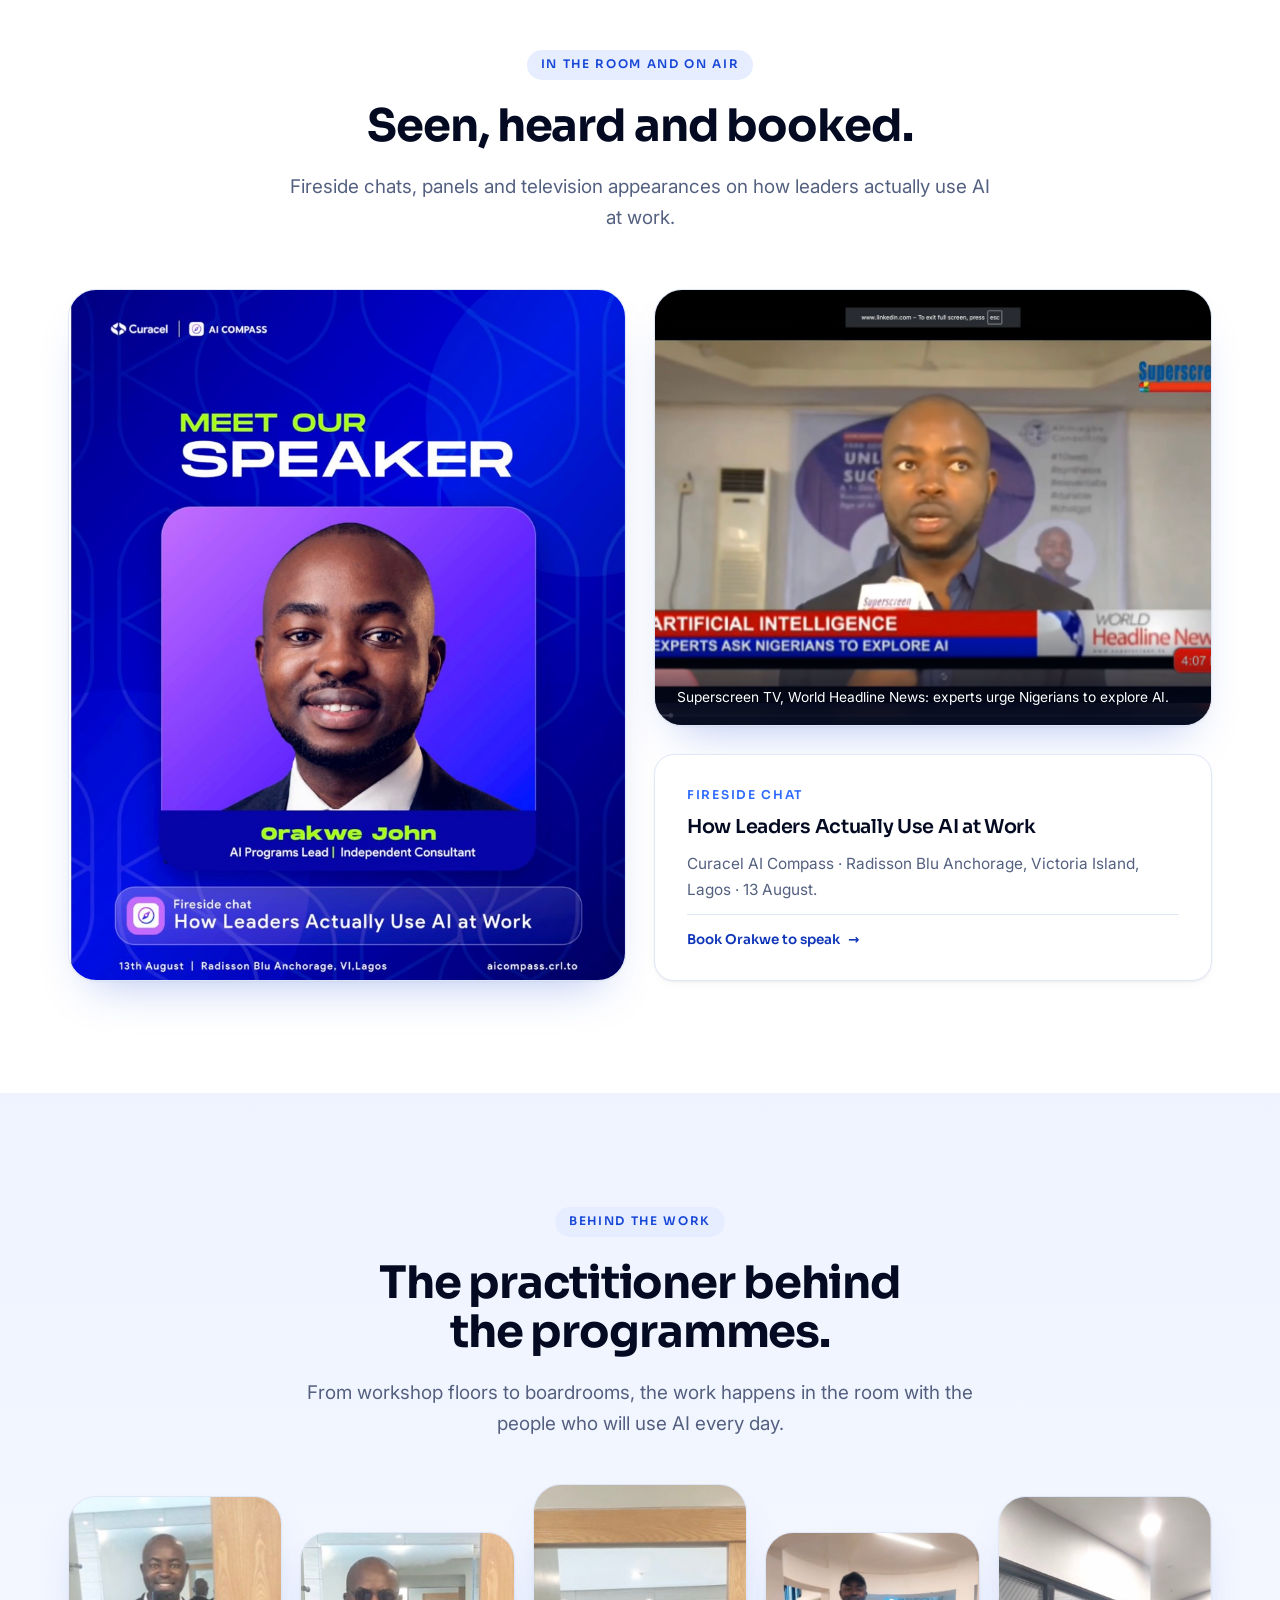
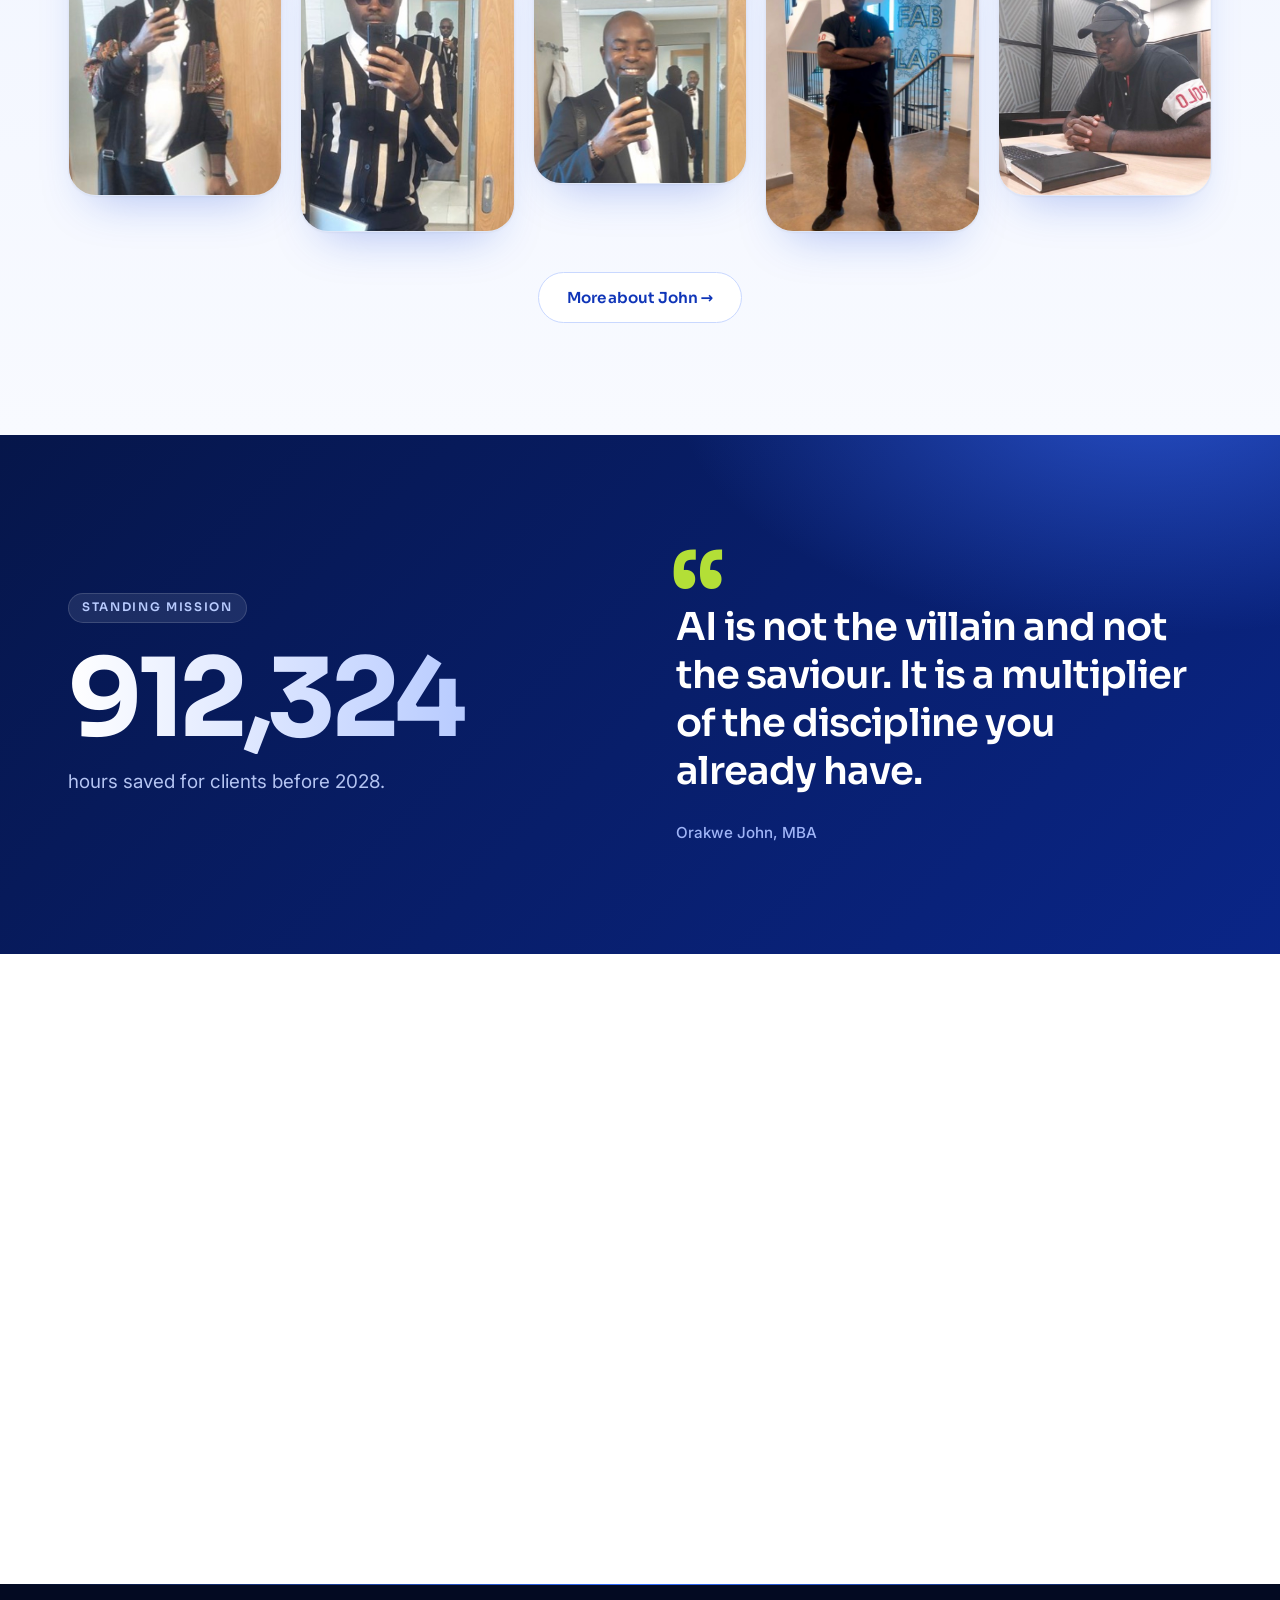
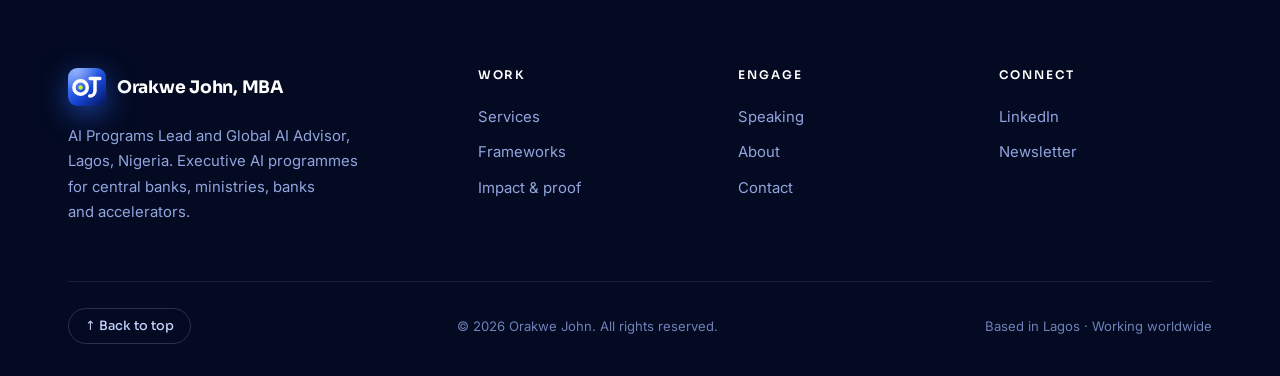
==== commit 1b393f9d: "Update index.html" ====
--- a/index.html
+++ b/index.html
@@ -7,9 +7,9 @@
 <meta name="description" content="Executive AI programmes for central banks, ministries, banks and accelerators across Africa, the Middle East, Europe and Southeast Asia. Orakwe John, AI Programs Lead and Global AI Advisor.">
 <meta property="og:title" content="Orakwe John, MBA | From AI awareness to AI transformation">
 <meta property="og:description" content="Executive AI programmes built on the 10-20-70 principle, measured in hours saved.">
-<meta property="og:image" content="assets/img/portrait.jpg">
-<meta name="theme-color" content="#030a22">
-<link rel="icon" href="assets/img/favicon.svg" type="image/svg+xml">
+
+<meta property="og:type" content="website"><meta property="og:site_name" content="Orakwe John, MBA"><meta property="og:image" content="https://orakwe-john.vercel.app/assets/img/og-card.jpg"><meta property="og:image:width" content="1200"><meta property="og:image:height" content="630"><meta name="twitter:card" content="summary_large_image"><meta name="twitter:image" content="https://orakwe-john.vercel.app/assets/img/og-card.jpg"><meta name="theme-color" content="#030a22">
+<link rel="icon" href="/assets/img/favicon.svg" type="image/svg+xml"><link rel="icon" href="/assets/img/favicon-32.png" sizes="32x32" type="image/png"><link rel="alternate icon" href="/favicon.ico" sizes="any"><link rel="apple-touch-icon" href="/assets/img/apple-touch-icon.png">
 <link rel="preconnect" href="https://fonts.googleapis.com"><link rel="preconnect" href="https://fonts.gstatic.com" crossorigin>
 <link href="https://fonts.googleapis.com/css2?family=Inter:wght@400;500;600&family=Sora:wght@500;600;700&display=swap" rel="stylesheet">
 <link rel="stylesheet" href="assets/css/style.css">
--- a/assets/css/style.css
+++ b/assets/css/style.css
@@ -407,3 +407,9 @@
 .photo.zoom-sm:hover img{transform:scale(1.4)}
 .photo.zoom img[src*="suit"]{transform-origin:50% 20%;transform:scale(1.55)}
 .photo.zoom:hover img[src*="suit"]{transform:scale(1.6)}
+
+/* logo mark */
+.brand .mark{background:none;box-shadow:none;border-radius:11px;overflow:visible;filter:drop-shadow(0 8px 14px rgba(47,107,255,.55));transition:transform .35s cubic-bezier(.2,.7,.2,1)}
+.brand .mark img{width:100%;height:100%;display:block}
+.brand:hover .mark{transform:rotate(-6deg) scale(1.06)}
+.site-header.scrolled .brand .mark,.site-header.solid .brand .mark{filter:drop-shadow(0 6px 10px rgba(23,71,214,.35))}
